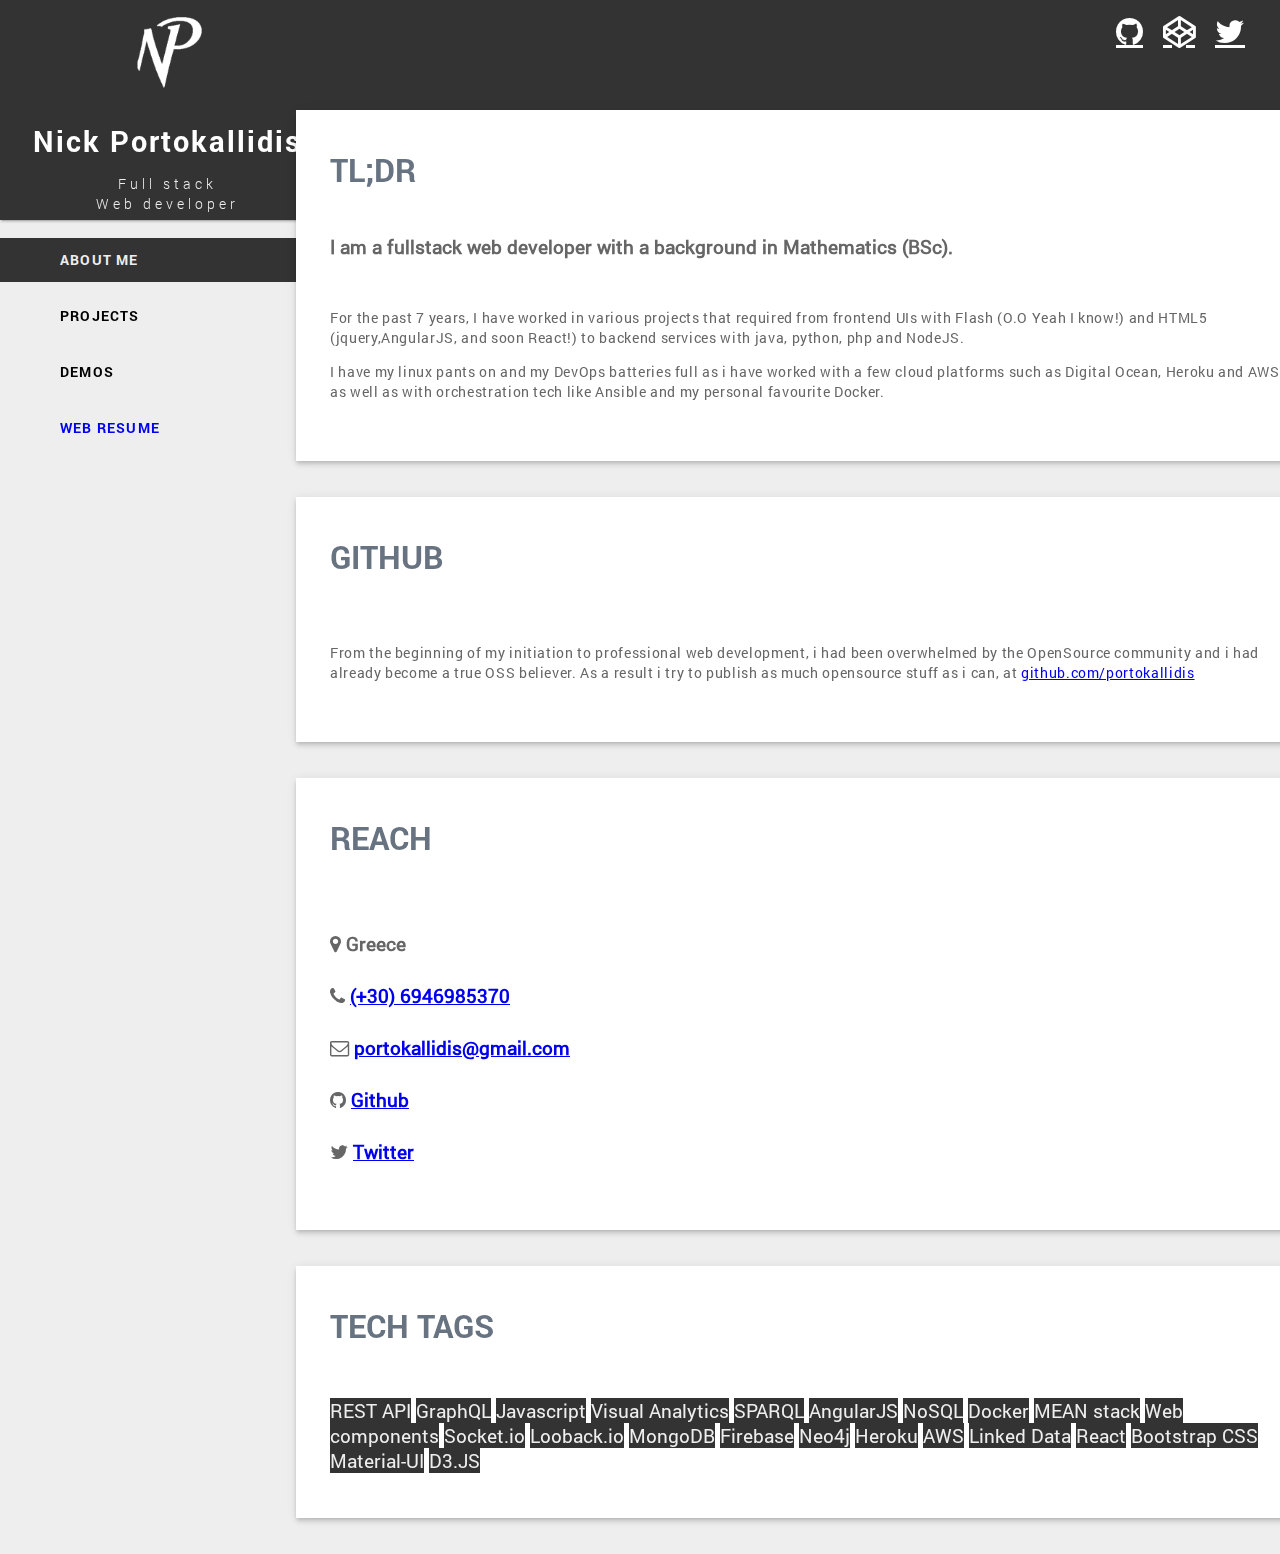
==== index.html @ b7dd83bd "deploy" ====
<!doctype html><html ng-app="nportoCom"><head><base href="/"><meta charset="utf-8"><!--inject:signature--><!--
                             __                                           
                            /\ \__                                        
  ___   _____     ___   _ __\ \ ,_\   ___       ___    ___     ___ ___    
/' _ `\/\ '__`\  / __`\/\`'__\ \ \/  / __`\    /'___\ / __`\ /' __` __`\  
/\ \/\ \ \ \ \ \/\ \ \ \ \ \/ \ \ \_/\ \ \ \__/\ \__//\ \ \ \/\ \/\ \/\ \ 
\ \_\ \_\ \ ,__/\ \____/\ \_\  \ \__\ \____/\_\ \____\ \____/\ \_\ \_\ \_\
 \/_/\/_/\ \ \/  \/___/  \/_/   \/__/\/___/\/_/\/____/\/___/  \/_/\/_/\/_/
          \ \_\                                                           
           \/_/                                                           
           
~/$ Hi! I am Nick Portokallidis, a Full stack web developer and aspiring FOSS contributor.
~/$ Stop trying to hack my stuff and give me some love at github.com/portokallidis, i would happily give you the source


--><!--endinject--><title>Nick Portokallidis :: Full stack Web Developer</title><meta name="description" content=""><meta name="viewport" content="width=device-width"><!--Place favicon.ico and apple-touch-icon.png in the root directory--><link rel="stylesheet" href="styles/app-e3cb44bc48.css"><link rel="stylesheet" href="https://maxcdn.bootstrapcdn.com/bootstrap/3.3.6/css/bootstrap.min.css" integrity="sha384-1q8mTJOASx8j1Au+a5WDVnPi2lkFfwwEAa8hDDdjZlpLegxhjVME1fgjWPGmkzs7" crossorigin="anonymous"><link href="//maxcdn.bootstrapcdn.com/font-awesome/4.1.0/css/font-awesome.min.css" rel="stylesheet"></head><body><!--[if lt IE 10]>
 <p class="browsehappy">You are using an <strong>outdated</strong> browser. Please <a href="http://browsehappy.com/">upgrade your browser</a> to improve your experience.</p>
 <![endif]--><!--LOADERS--><div class="loads"><div class="pre-loader" data-ng-hide="loader"><h1 style="position:fixed;top:150px">Good things come to those who wait</h1><img src="/img/icons/load.svg" alt="/img/icons/load.svg"></div></div><div ui-view=""></div><script src="scripts/vendor-253da6dd9e.js"></script><script src="scripts/app-14f62c822e.js"></script></body></html>
---- styles/app-e3cb44bc48.css ----
.full,img{width:100%}:focus,input:focus,textarea:focus{outline:0}.loads h1,button{text-align:center}.close-button,.menu{background-image:url(/img/icons/close.svg);cursor:pointer}img,label{pointer-events:none}.primary{background-color:#333;color:#eee}.warn{background-color:#F44336}.accent{background-color:#FF4081}.primary-font{color:#687381}.warn-font{color:#F44336}.accent-font{color:#FF4081}h1.loadingLine{position:relative;margin-bottom:0;padding-bottom:0;font-size:200%}.full{height:auto;margin:0 0 20px;min-height:120px;background-color:#fff;position:relative;padding:34px;color:#666;display:inline-block;box-shadow:0 2px 4px -1px rgba(0,0,0,.14),0 4px 5px 0 rgba(0,0,0,.098),0 1px 10px 0 rgba(0,0,0,.084)}::selection,body,code,html{background-color:#eee}@font-face{font-family:Roboto-Regular;src:url(/fonts/Roboto-Regular.ttf)}@font-face{font-family:Roboto-Light;src:url(/fonts/Roboto-Light.ttf)}@font-face{font-family:Roboto-LightItalic;src:url(/fonts/Roboto-LightItalic.ttf)}@font-face{font-family:Roboto-Medium;src:url(/fonts/Roboto-Medium.ttf)}@font-face{font-family:Roboto-Bold;src:url(/fonts/Roboto-Bold.ttf)}body,html{min-height:100%;padding:0;font-family:Roboto-Regular;margin:0}::selection{color:#6CAFEC}::-moz-selection{color:#6CAFEC;background-color:#eee}::-webkit-selection{color:#6CAFEC;background-color:#eee}hr{padding:0;border:1.9px solid #eee}code{padding:4px 12px}button{border:0;padding:0 6px!important;border-radius:3px;box-shadow:0 2px 5px 0 rgba(0,0,0,.26);letter-spacing:.01em;margin:6px 8px 6px 0;line-height:36px;min-height:36px;color:rgba(58,58,58,.87);cursor:pointer;min-width:88px;text-transform:uppercase;font-weight:500;font-size:14px;font-style:inherit;font-variant:inherit;font-family:inherit;background-color:rgba(250,250,250,.89)}label,p{font-weight:400}button.accent,button.primary,button.warn{color:rgba(250,250,250,.89)}h1,h2,h3,h4,h5,h6{margin-bottom:1rem;margin-top:1rem;word-break:break-word;line-height:inherit;padding:.34rem 0}[ng-click]{cursor:pointer}p{font-size:14px;letter-spacing:.01em;line-height:20px}input,textarea{padding:20px 10px 10px 5px;display:block;width:98.666%;border:none;border-bottom:1px solid #eee}textarea{resize:none}label{color:#999;position:absolute;left:5px;top:10px;-webkit-transition:all ease .2s;-moz-transition:all ease .2s;-o-transition:all ease .2s;transition:all ease .2s}input.ng-dirty~label,input:focus~label,textarea.ng-dirty~label,textarea:focus~label{top:-18px;color:#999;font-size:12px}.left-side{width:340px;height:auto;display:block;margin:18px 0;padding:0;background-color:transparent;position:relative;z-index:1}.right-side{width:75%;position:absolute;right:24px;top:110px;z-index:4}.loads,.pre-loader{width:100%;height:100%}.loads h1,.pre-loader>img{margin-right:auto;margin-left:auto;right:0;left:0}.loads{position:fixed;z-index:9999;background-color:#aaa;-webkit-transition:all ease .3s;-moz-transition:all ease .3s;-o-transition:all ease .3s;transition:all ease .3s}.loads h1{color:#fff;letter-spacing:1.2px;font-size:1.4em;top:38%;position:absolute}.loads>.pre-loader{top:100px}.pre-loader{position:fixed;z-index:111;opacity:1}.pre-loader>img{margin-top:0;display:block;width:60px;-webkit-animation:rotating .4s infinite;-o-animation:rotating .4s infinite;animation:rotating .4s infinite}.info-content{width:100%;margin:12px 0;position:relative;padding:1px 0 28px;border-bottom:1px solid rgba(200,200,200,.3);display:inline-block}.info-content>.title{font-family:Roboto-Bold;letter-spacing:1px;color:#666}.close-button{width:45px;height:45px;min-width:45px;padding:0!important;border-radius:50%;display:block;margin:-36px auto 0;position:relative;background-position:center;background-size:50%;background-repeat:no-repeat;box-shadow:0 3px 1px -2px rgba(0,0,0,.14),0 2px 2px 0 rgba(0,0,0,.098),0 1px 5px 0 rgba(0,0,0,.084)}.comments,.date,.ic-attach-file,.ic-build,.ic-forum,.ic-map,.ic-photo-library,.ic-work,.name{width:16px;height:16px;margin:0 6px;float:left;background-repeat:no-repeat}.comments,.date,.ic-attach-file,.ic-build,.ic-forum,.ic-map,.ic-work,.menu,.name,.social-icons{background-size:cover}.info-content>.second-title{font-family:Roboto-LightItalic;letter-spacing:.78px;color:#6e6e6e}.info-content>p{font-family:Roboto-Regular;letter-spacing:.65px}.portfolio-page>.title,.simple-page>.title,.single-portfolio-page>.title{font-family:Roboto-Bold;font-size:32px;word-wrap:break-word;font-weight:400}.comments{background-image:url(/img/icons/comment.svg)}.date{background-image:url(/img/icons/time.svg)}.name{background-image:url(/img/icons/person.svg)}.ic-work{background-image:url(/img/icons/work.svg)}.ic-attach-file{background-image:url(/img/icons/attach_file.svg)}.ic-photo-library{background-image:url(/img/icons/photo_library.svg);background-size:cover}.ic-map{background-image:url(/img/icons/map.svg)}.ic-forum{background-image:url(/img/icons/forum.svg)}.ic-build{background-image:url(/img/icons/build.svg)}.portfolio-page,.simple-page{height:auto;background-color:#fff;color:#666;box-shadow:0 2px 4px -1px rgba(0,0,0,.14),0 4px 5px 0 rgba(0,0,0,.098),0 1px 10px 0 rgba(0,0,0,.084);position:relative;min-height:120px;display:inline-block}.single-info-container{width:100%;margin-right:10px;padding-bottom:23px;float:left}.info-container{width:calc(68% - 10px);margin-right:10px;float:left}.info-container-two{width:calc(32% - 10px);margin-left:10px;float:right}.simple-page{width:100%;margin:0 0 36px;padding:0 34px 5px;-webkit-transition:all ease .6s;-moz-transition:all ease .6s;-o-transition:all ease .6s;transition:all ease .6s}.portfolio-avatar,.portfolio-page>.info-content>div>img{-moz-transition:all ease .6s;-o-transition:all ease .6s}.portfolio-page{margin:0 0 20px;padding:0 34px}.info-content:last-child{border-bottom:none}.activities-page>.title,.price-page>.title{padding:32px 34px 22px!important}.portfolio-page>.title,.simple-page>.title{padding:22px 0;text-transform:uppercase}.single-portfolio-page>.title{background-color:transparent!important;padding:32px 0 22px;letter-spacing:1.2px}.td-main,.td-second{letter-spacing:1px;border:none}.simple-page>table{margin:14px 0}.simple-page>table>tbody>tr>td{border:none;padding:18px 6px 18px 0}.td-main{color:#3a3a3a;font-size:14px;margin:0 12px 0 0;font-family:Roboto-Bold,sans-serif;text-transform:uppercase}.td-second{word-break:break-word;padding:8px;font-size:13px;margin:0;font-style:italic;font-family:Roboto-Regular,serif}.portfolio-page>.info-content{width:calc(50% - 24px);float:left;position:relative;cursor:pointer;color:#fff;padding:0 24px;margin:12px;display:inline-block;box-shadow:0 3px 1px -2px rgba(0,0,0,.14),0 2px 2px 0 rgba(0,0,0,.098),0 1px 5px 0 rgba(0,0,0,.084)}.portfolio-page>.info-content:hover img{opacity:.3}.portfolio-page>.info-content>div>img{width:calc(100% + 48px);display:inline-block;background-color:#fff;margin-bottom:-1px;margin-left:-24px;-webkit-transition:all ease .6s;transition:all ease .6s}.cover,.portfolio-avatar{-webkit-transition:all ease .6s}.portfolio-avatar{width:45px!important;height:45px!important;border-radius:50%;z-index:11;left:12px;top:12px;position:absolute;transition:all ease .6s;margin-top:-20px}.cover,.portfolio-page>.info-content>div>.cover>.info-title{-moz-transition:all ease .6s;-o-transition:all ease .6s;position:absolute}.portfolio-page>.info-content>div>.user-content{width:100%;height:auto;min-height:120px;position:absolute;bottom:0}.portfolio-page>.info-content:hover .info-title{margin-top:0!important}.portfolio-page>.info-content:hover .portfolio-avatar{margin-top:0!important;opacity:1}.portfolio-page>.info-content:hover .cover{opacity:1}.cover{width:100%;height:100%;height:0;top:0;opacity:0;left:0;z-index:2;transition:all ease .6s}.portfolio-page>.info-content>div>.info-title:hover{color:#fff}.portfolio-page>.info-content>div>.cover>.info-title{letter-spacing:1.1px;margin-top:120px;padding-top:12px;cursor:pointer;color:#FFF;top:38px;font-family:Roboto-Bold;left:68px;text-transform:uppercase;margin-right:64px;font-weight:200;font-size:1.8em;-webkit-transition:all ease .6s;transition:all ease .6s}.portfolio-page>.info-content>div>div>.icon{position:absolute;width:auto;border-bottom:1px solid rgba(200,200,200,.3);height:auto;display:inline-block;padding:6px;background-color:transparent;left:68px;font-size:12px;font-style:italic;color:#eee;letter-spacing:1px;font-family:Roboto-Regular;top:14px}.menu,.menu-cont{position:fixed;right:0;top:0}.menu{width:30px;height:30px;background-repeat:no-repeat;background-position:center;margin:8px 12px;z-index:99}.menu-cont{width:auto;min-width:220px;height:100%;background-color:#eee;box-shadow:-1px 0 15px #A0A0A0}.top-nav{width:100%;min-height:220px;position:relative;display:block;z-index:3;box-shadow:0 3px 1px -2px rgba(0,0,0,.14),0 2px 2px 0 rgba(0,0,0,.098),0 1px 5px 0 rgba(0,0,0,.084);-webkit-transition:all ease .6s;-moz-transition:all ease .6s;-o-transition:all ease .6s;transition:all ease .6s}.top-nav-socials{width:auto;position:relative;z-index:5;height:auto;margin-top:6px;margin-right:25px;float:right}ul.top-nav-socials li{padding:0;float:left;list-style:none;margin:0}.social-icons{background-color:transparent;z-index:6;color:#fff;padding:2px;list-style:none;margin:8px;float:left;font-size:14px}a.social-icons:active,a.social-icons:focus,a.social-icons:hover{color:#000;text-decoration:none}.menu-list{padding:0;margin:0}.menu-list>li{padding:12px 0;margin:12px 0;list-style:none}.menu-list>li .fa,.menu-list>li>div .fa{background-color:transparent;position:absolute;left:28px;line-height:20px;font-size:14px;color:rgba(45,45,45,.9)}.child-data{position:relative;display:block;z-index:33;list-style:square!important;padding:12px 2px 12px 54px}.child-data li{padding:8px 2px!important;color:#eee!important}.child-data li,.menu-list>li>div>span,.menu-list>li>span{text-transform:uppercase;padding-left:60px;margin:0;border-radius:0;cursor:pointer;display:block;align-items:inherit;line-height:20px;overflow:hidden;text-align:left;font-size:14px;letter-spacing:1.2px;text-decoration:none;white-space:normal;font-family:Roboto-Bold,sans-serif}.menu-list>li:hover{cursor:pointer}.menu-list>li:hover .fa,.menu-list>li:hover div>.fa,.menu-list>li:hover div>span,.menu-list>li:hover span{text-decoration:none;cursor:pointer;opacity:.8}.menu-list>li .child-data li:hover>div>span{text-decoration:none;cursor:pointer;opacity:1}.toggle{-webkit-transition:all 0 cubic-bezier(.25,.46,.45,.94);-moz-transition:all 0 cubic-bezier(.25,.46,.45,.94);-ms-transition:all 0 cubic-bezier(.25,.46,.45,.94);-o-transition:all 0 cubic-bezier(.25,.46,.45,.94);transition:all 0 cubic-bezier(.25,.46,.45,.94);-webkit-transition-timing-function:cubic-bezier(.25,.46,.45,.94);-moz-transition-timing-function:cubic-bezier(.25,.46,.45,.94);-ms-transition-timing-function:cubic-bezier(.25,.46,.45,.94);-o-transition-timing-function:cubic-bezier(.25,.46,.45,.94);transition-timing-function:cubic-bezier(.25,.46,.45,.94)}.toggle.ng-enter{opacity:0;transition-duration:.4s;-webkit-transition-duration:.4s}.toggle.ng-enter-active{opacity:1}.toggle.ng-leave{opacity:1;transition-duration:.4s;-webkit-transition-duration:.4s}.toggle.ng-leave-active{opacity:0}.toggle.ng-hide-add{transition-duration:.4s;-webkit-transition-duration:.4s;opacity:1}.toggle.ng-hide-add.ng-hide-add-active{opacity:0}.toggle.ng-hide-remove{transition-duration:.4s;-webkit-transition-duration:.4s;display:block!important;opacity:0}.toggle.ng-hide-remove.ng-hide-remove-active{opacity:1}.slide-top{-webkit-transition:all 0 cubic-bezier(.25,.46,.45,.94);-moz-transition:all 0 cubic-bezier(.25,.46,.45,.94);-ms-transition:all 0 cubic-bezier(.25,.46,.45,.94);-o-transition:all 0 cubic-bezier(.25,.46,.45,.94);transition:all 0 cubic-bezier(.25,.46,.45,.94);-webkit-transition-timing-function:cubic-bezier(.25,.46,.45,.94);-moz-transition-timing-function:cubic-bezier(.25,.46,.45,.94);-ms-transition-timing-function:cubic-bezier(.25,.46,.45,.94);-o-transition-timing-function:cubic-bezier(.25,.46,.45,.94);transition-timing-function:cubic-bezier(.25,.46,.45,.94)}.slide-top.ng-enter{transform:translateY(60px);-ms-transform:translateY(60px);-webkit-transform:translateY(60px);transition-duration:.4s;-webkit-transition-duration:.4s;opacity:0}.slide-top.ng-enter-active{transform:translateY(0);-ms-transform:translateY(0);-webkit-transform:translateY(0);opacity:1}.slide-top.ng-leave{transform:translateY(0);-ms-transform:translateY(0);-webkit-transform:translateY(0);transition-duration:.4s;-webkit-transition-duration:.4s;opacity:1}.slide-top.ng-leave-active{transform:translateY(60px);-ms-transform:translateY(60px);-webkit-transform:translateY(60px);opacity:0}.slide-top.ng-hide-add{transform:translateY(0);-ms-transform:translateY(0);-webkit-transform:translateY(0);transition-duration:.4s;-webkit-transition-duration:.4s;opacity:1}.slide-top.ng-hide-add.ng-hide-add-active{transform:translateY(60px);-ms-transform:translateY(60px);-webkit-transform:translateY(60px);opacity:0}.slide-top.ng-hide-remove{transform:translateY(60px);-ms-transform:translateY(60px);-webkit-transform:translateY(60px);transition-duration:.4s;-webkit-transition-duration:.4s;display:block!important;opacity:0}.slide-top.ng-hide-remove.ng-hide-remove-active{transform:translateY(0);-ms-transform:translateY(0);-webkit-transform:translateY(0);opacity:1}@-webkit-keyframes rotating{from{-ms-transform:rotate(0);-moz-transform:rotate(0);-webkit-transform:rotate(0);-o-transform:rotate(0);transform:rotate(0)}to{-ms-transform:rotate(360deg);-moz-transform:rotate(360deg);-webkit-transform:rotate(360deg);-o-transform:rotate(360deg);transform:rotate(360deg)}}@keyframes rotating{from{-ms-transform:rotate(0);-moz-transform:rotate(0);-webkit-transform:rotate(0);-o-transform:rotate(0);transform:rotate(0)}to{-ms-transform:rotate(360deg);-moz-transform:rotate(360deg);-webkit-transform:rotate(360deg);-o-transform:rotate(360deg);transform:rotate(360deg)}}@media screen and (max-width:1200px){.open-button{display:none!important;opacity:none!important}.closeMobileMenu{opacity:0!important;min-width:140px!important;z-index:0!important;transform:translateX(-60px);-ms-transform:translateX(-60px);-webkit-transform:translateX(-60px);transition-duration:.4s;-webkit-transition-duration:.4s}.openMobileMenu{opacity:1!important;min-width:100%!important;z-index:99!important;transform:translateX(0);-ms-transform:translateX(0);-webkit-transform:translateX(0);transition-duration:.4s;-webkit-transition-duration:.4s}.mobile-menu{width:45px;height:45px;position:absolute;left:5%;top:12px;background:url(/img/icons/menu.svg) center no-repeat;z-index:19;cursor:pointer}.menu-list{position:fixed!important;min-width:240px;padding:26px;top:0;margin:0;min-height:100%;background-color:#fff}.left-side{margin:0;min-width:140px;width:auto;min-height:720px;background-color:rgba(0,0,0,.52);height:100%;opacity:0;top:0;bottom:0;position:absolute;z-index:0;box-shadow:0 3px 5px -1px rgba(0,0,0,.14),0 6px 10px 0 rgba(0,0,0,.098),0 1px 18px 0 rgba(0,0,0,.084)}.top-nav-avatar{margin:0 auto;padding-top:22px;display:block}.top-nav{min-height:420px}.right-side{width:92%;right:0;margin:4%;top:224px}.info-container,.info-container-two,.single-info-container{width:100%}.menu-list>li:after{left:0;opacity:.1}.pre-loader>img{margin-right:auto;margin-left:auto;right:0;left:0;margin-top:0;display:block}.portfolio-page>.info-content{width:100%;margin:12px 0}}@media screen and (max-width:767px){.color-changer{display:none}.top-nav-avatar{width:135px;height:135px}.right-side{top:224px}.portfolio-page>.info-content>.info-title{position:relative!important;left:0!important;right:0!important;top:0!important;bottom:0!important;margin-right:0!important}.simple-page>iframe,.simple-page>img,.single-portfolio-page iframe,.single-portfolio-page img{min-height:135px}}@media screen and (max-width:520px){.simple-page,.single-blog-page,.single-portfolio-page{margin:0 0 12px}.portfolio-page>.title,.simple-page>.title{font-size:18px}.top-nav-socials{display:none}.td-main{font-size:12px}.portfolio-page>.info-content>div>.cover>.info-title{font-size:14px}.info-content>.title{font-size:18px}.col-lg-1,.col-lg-10,.col-lg-11,.col-lg-12,.col-lg-2,.col-lg-3,.col-lg-4,.col-lg-5,.col-lg-6,.col-lg-7,.col-lg-8,.col-lg-9,.col-md-1,.col-md-10,.col-md-11,.col-md-12,.col-md-2,.col-md-3,.col-md-4,.col-md-5,.col-md-6,.col-md-7,.col-md-8,.col-md-9,.col-sm-1,.col-sm-10,.col-sm-11,.col-sm-12,.col-sm-2,.col-sm-3,.col-sm-4,.col-sm-5,.col-sm-6,.col-sm-7,.col-sm-8,.col-sm-9,.col-xs-1,.col-xs-10,.col-xs-11,.col-xs-12,.col-xs-2,.col-xs-3,.col-xs-4,.col-xs-5,.col-xs-6,.col-xs-7,.col-xs-8,.col-xs-9{padding-right:0;padding-left:0}}@media screen and (max-width:420px){.portfolio-page>.info-content>div>.cover{display:none}}.top-nav-avatar{width:335px;height:135px;position:relative;display:block;padding-top:12px;z-index:5}.top-nav-avatar h2{text-align:center;color:#fff;display:block;letter-spacing:2px;font-family:Roboto-Bold}.top-nav-avatar p{text-align:center;color:#eee;display:block;letter-spacing:4px;font-family:Roboto-Light}.top-avatar{background:url(/img/np_logo_white.png) no-repeat;background-size:auto 80px;width:70px;height:90px;position:relative;margin:0 auto;display:block}.hvr-float-shadow,.hvr-hang{display:inline-block;vertical-align:middle;box-shadow:0 0 1px transparent;-moz-osx-font-smoothing:grayscale}.hvr-float-shadow{-webkit-transform:translateZ(0);transform:translateZ(0);-webkit-backface-visibility:hidden;backface-visibility:hidden;position:relative;-webkit-transition-duration:.3s;transition-duration:.3s;-webkit-transition-property:transform;transition-property:transform}.hvr-float-shadow:before{pointer-events:none;position:absolute;z-index:-1;content:'';top:100%;left:5%;height:10px;width:90%;opacity:0;background:-webkit-radial-gradient(center,ellipse,rgba(0,0,0,.35) 0,rgba(0,0,0,0) 80%);background:radial-gradient(ellipse at center,rgba(0,0,0,.35) 0,rgba(0,0,0,0) 80%);-webkit-transition-duration:.3s;transition-duration:.3s;-webkit-transition-property:transform,opacity;transition-property:transform,opacity}.hvr-float-shadow:active:before,.hvr-float-shadow:focus:before,.hvr-float-shadow:hover:before{opacity:1}@-webkit-keyframes hvr-hang{0%,100%{-webkit-transform:translateY(8px);transform:translateY(8px)}50%{-webkit-transform:translateY(4px);transform:translateY(4px)}}@keyframes hvr-hang{0%,100%{-webkit-transform:translateY(8px);transform:translateY(8px)}50%{-webkit-transform:translateY(4px);transform:translateY(4px)}}@-webkit-keyframes hvr-hang-sink{100%{-webkit-transform:translateY(8px);transform:translateY(8px)}}@keyframes hvr-hang-sink{100%{-webkit-transform:translateY(8px);transform:translateY(8px)}}.hvr-hang{-webkit-transform:translateZ(0);transform:translateZ(0);-webkit-backface-visibility:hidden;backface-visibility:hidden}.hvr-hang:active,.hvr-hang:focus,.hvr-hang:hover{-webkit-animation-name:hvr-hang-sink,hvr-hang;animation-name:hvr-hang-sink,hvr-hang;-webkit-animation-duration:.3s,1.5s;animation-duration:.3s,1.5s;-webkit-animation-delay:0s,.3s;animation-delay:0s,.3s;-webkit-animation-timing-function:ease-out,ease-in-out;animation-timing-function:ease-out,ease-in-out;-webkit-animation-iteration-count:1,infinite;animation-iteration-count:1,infinite;-webkit-animation-fill-mode:forwards;animation-fill-mode:forwards;-webkit-animation-direction:normal,alternate;animation-direction:normal,alternate}
/*# sourceMappingURL=../maps/styles/app-e3cb44bc48.css.map */
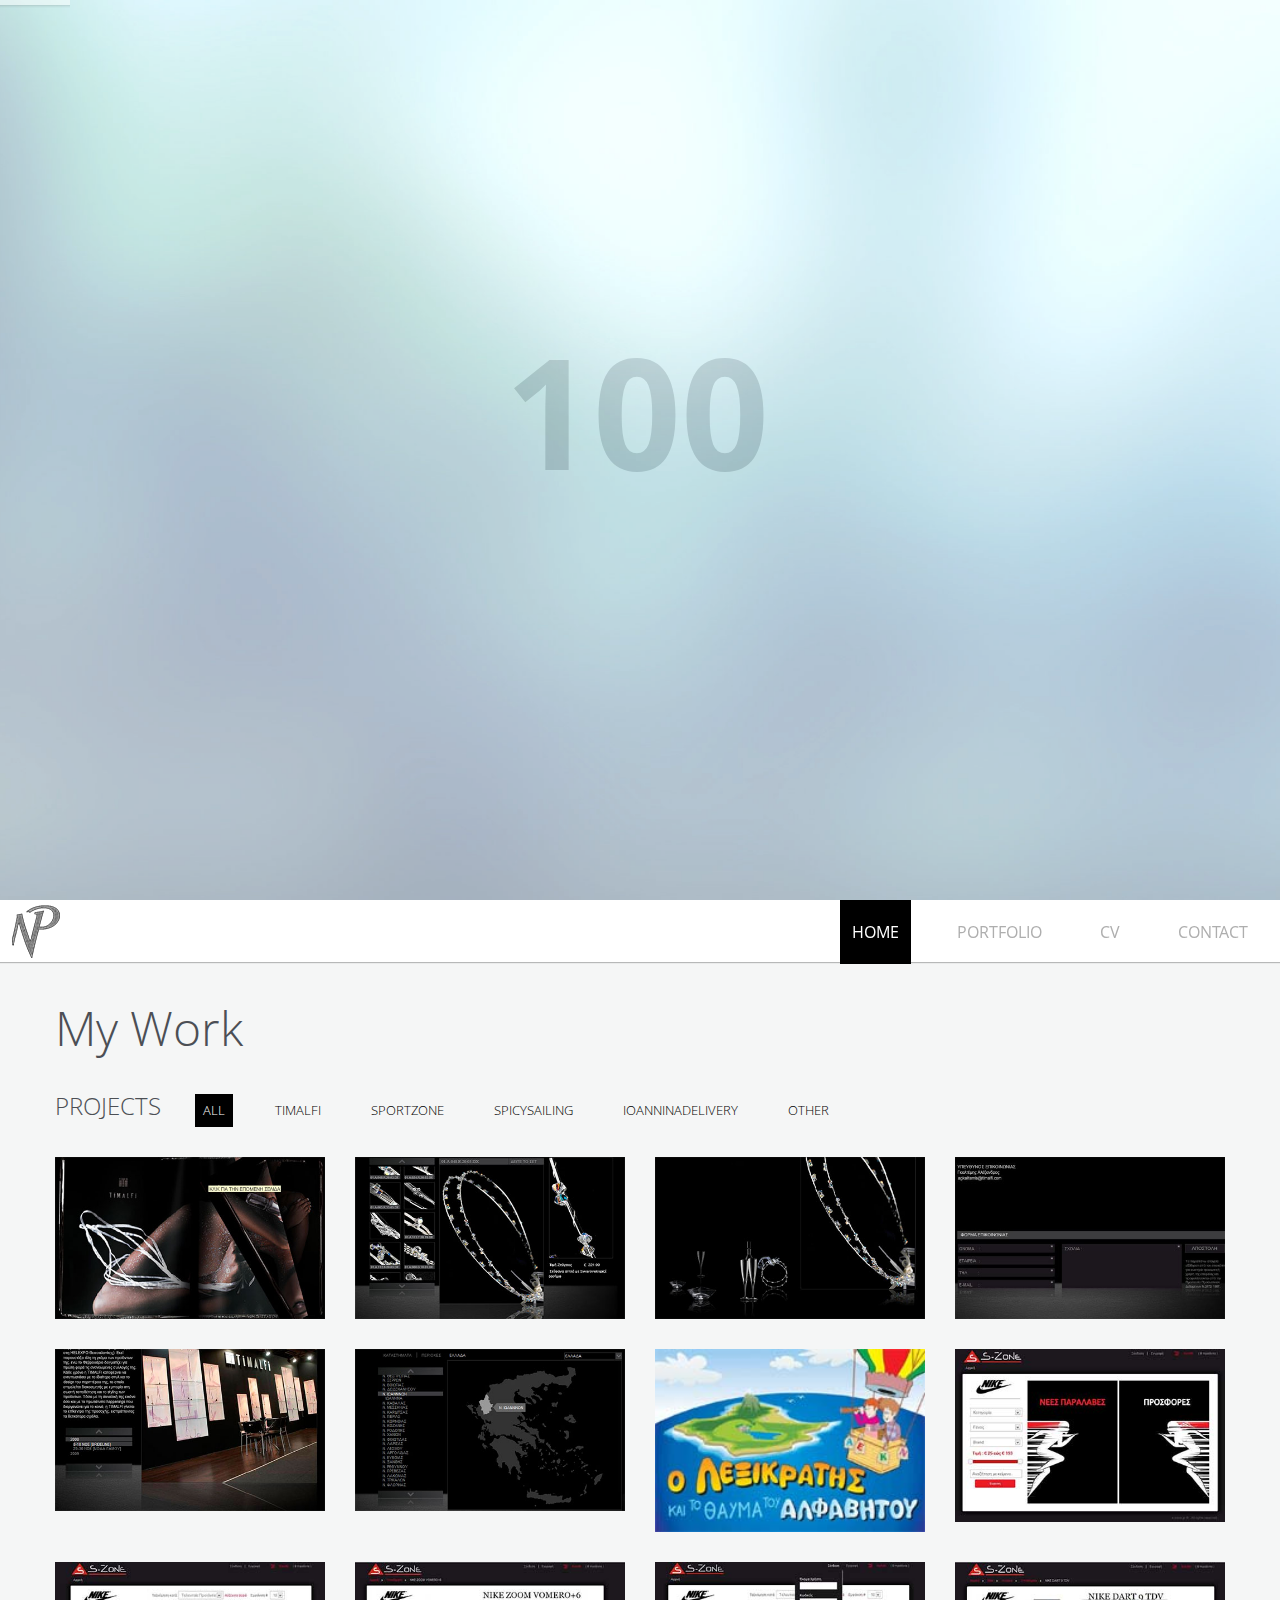
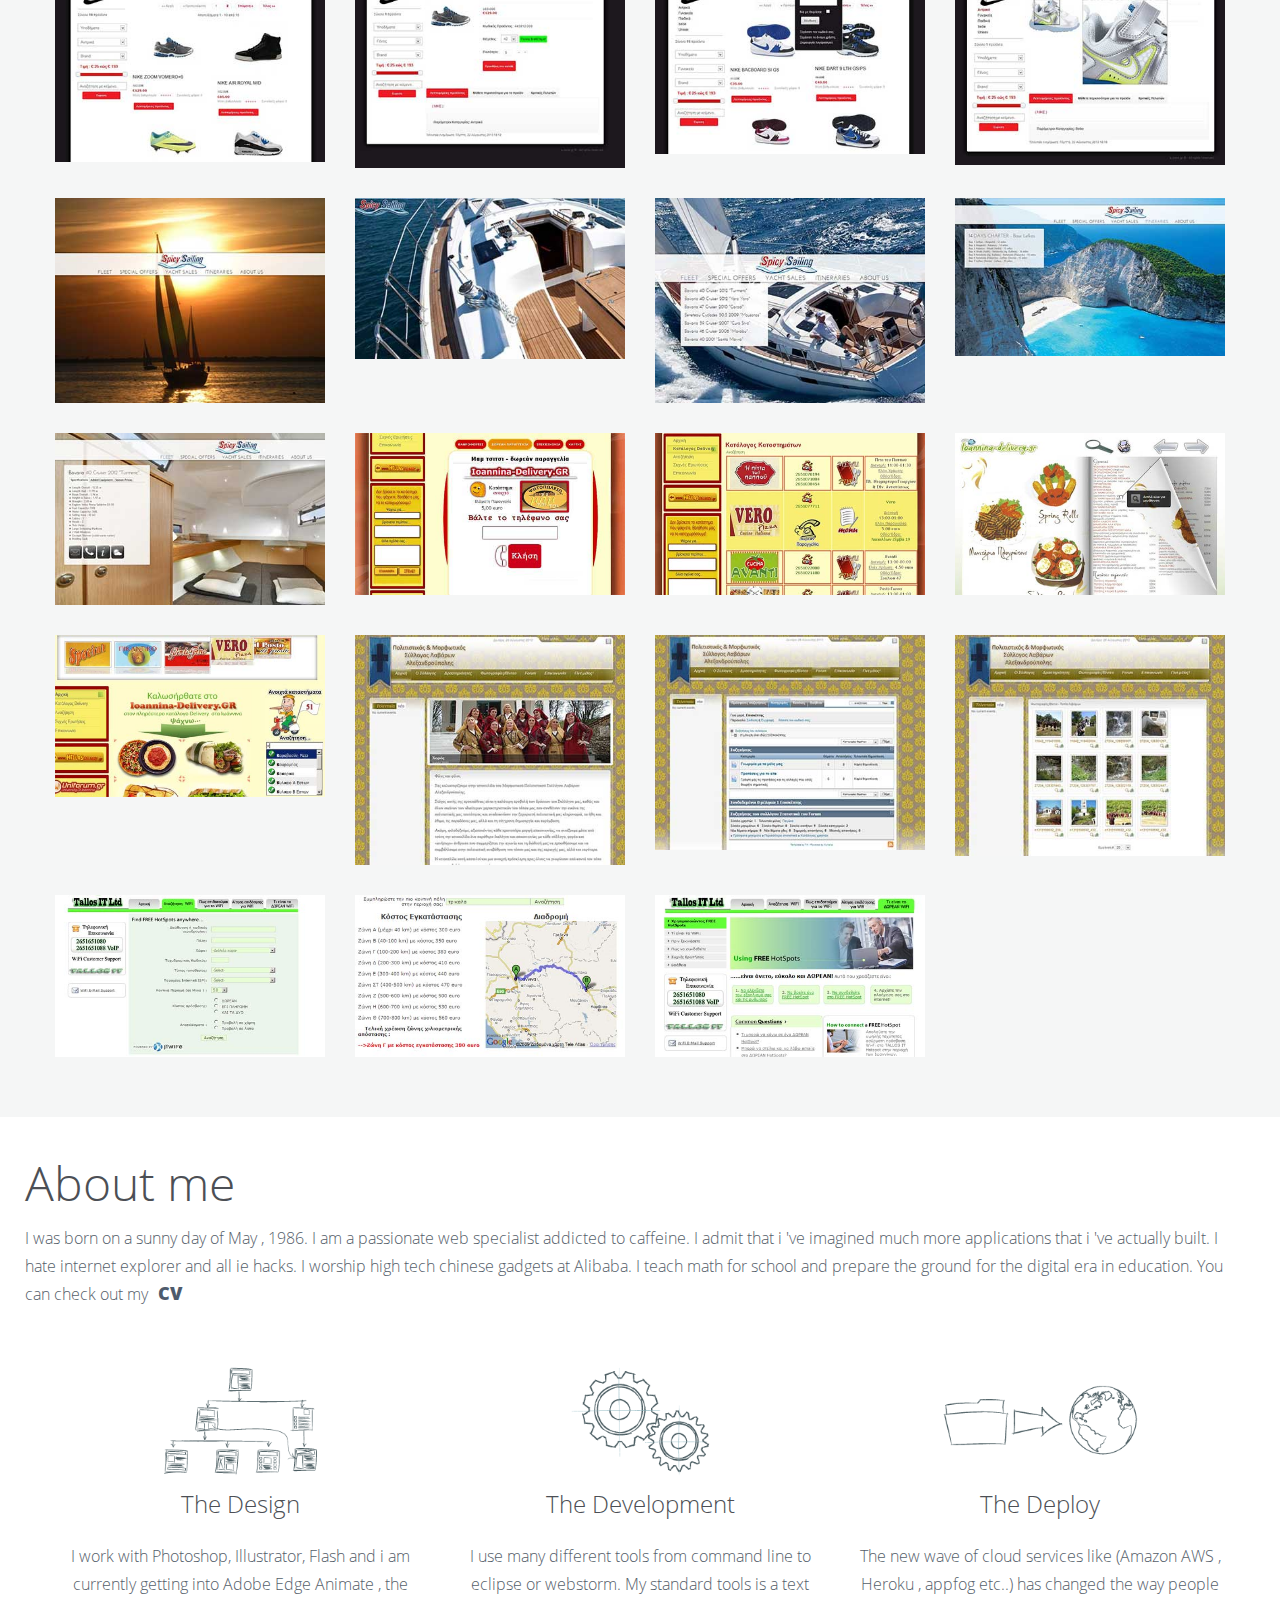
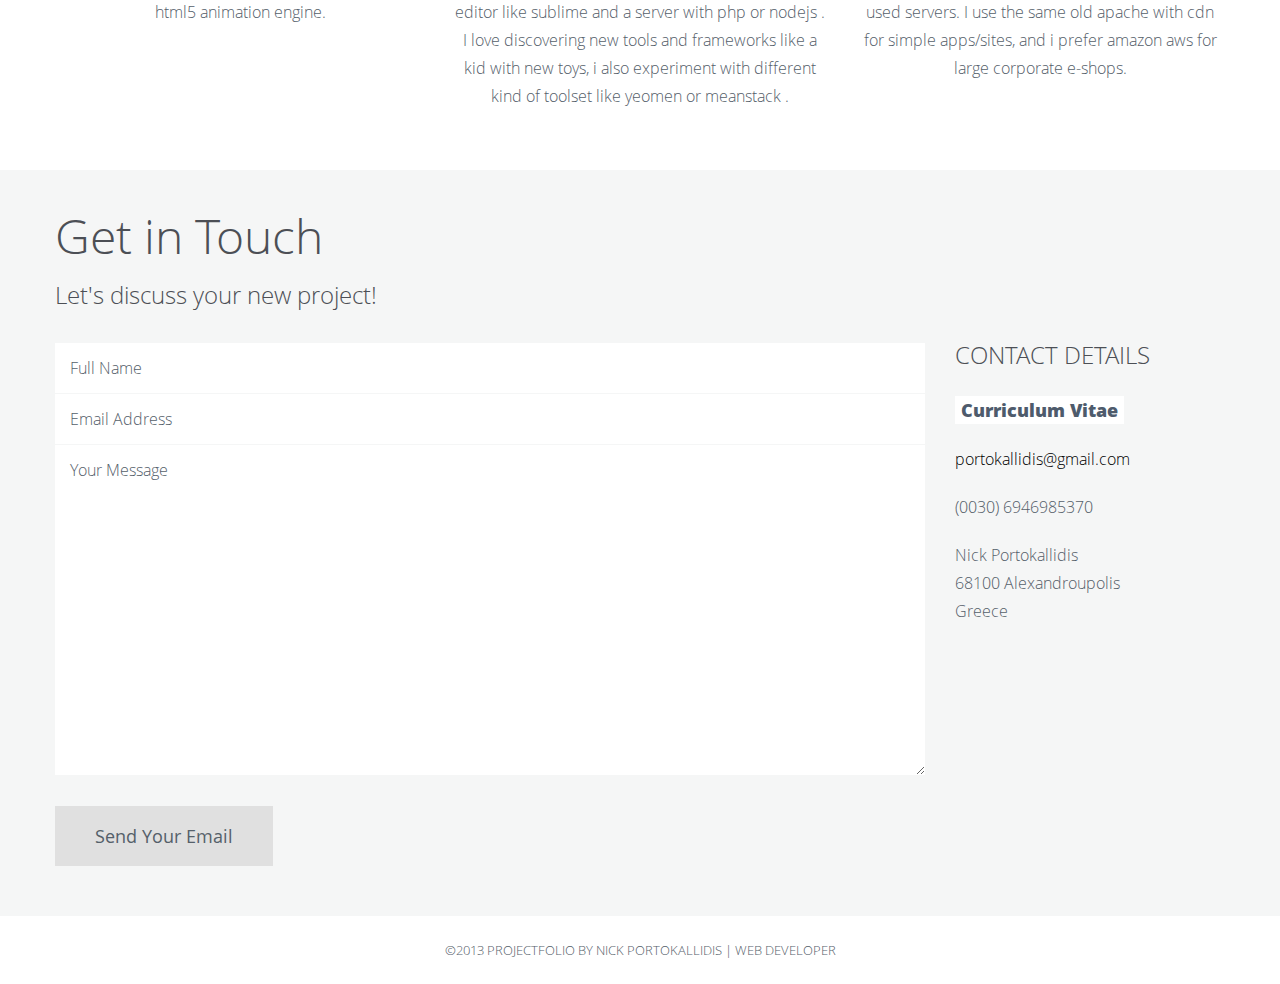
==== commit daf81838: "deploy" ====
--- a/index.html
+++ b/index.html
@@ -1,5 +1,5 @@
-<!doctype html><html ng-app="nportoCom"><head><base href="/"><meta charset="utf-8"><!--inject:signature--><!--
-                             __                                           
+<!DOCTYPE html><!--[if lt IE 7]><html class="no-js lt-ie9 lt-ie8 lt-ie7" lang="en"><![endif]--><!--[if (IE 7)&!(IEMobile)]><html class="no-js lt-ie9 lt-ie8" lang="en"><![endif]--><!--[if (IE 8)&!(IEMobile)]><html class="no-js lt-ie9" lang="en"><![endif]--><!--[if (IE 9)]><html class="no-js ie9" lang="en"><![endif]--><!--[if gt IE 8]><!--> <html lang="en-US"> <!--<![endif]--><head><meta charset="utf-8"> 
+<!--                         __                                           
                             /\ \__                                        
   ___   _____     ___   _ __\ \ ,_\   ___       ___    ___     ___ ___    
 /' _ `\/\ '__`\  / __`\/\`'__\ \ \/  / __`\    /'___\ / __`\ /' __` __`\  
@@ -8,11 +8,8 @@
  \/_/\/_/\ \ \/  \/___/  \/_/   \/__/\/___/\/_/\/____/\/___/  \/_/\/_/\/_/
           \ \_\                                                           
            \/_/                                                           
-           
-~/$ Hi! I am Nick Portokallidis, a Full stack web developer and aspiring FOSS contributor.
-~/$ Stop trying to hack my stuff and give me some love at github.com/portokallidis, i would happily give you the source
 
-
---><!--endinject--><title>Nick Portokallidis :: Full stack Web Developer</title><meta name="description" content=""><meta name="viewport" content="width=device-width"><!--Place favicon.ico and apple-touch-icon.png in the root directory--><link rel="stylesheet" href="styles/app-e3cb44bc48.css"><link rel="stylesheet" href="https://maxcdn.bootstrapcdn.com/bootstrap/3.3.6/css/bootstrap.min.css" integrity="sha384-1q8mTJOASx8j1Au+a5WDVnPi2lkFfwwEAa8hDDdjZlpLegxhjVME1fgjWPGmkzs7" crossorigin="anonymous"><link href="//maxcdn.bootstrapcdn.com/font-awesome/4.1.0/css/font-awesome.min.css" rel="stylesheet"></head><body><!--[if lt IE 10]>
- <p class="browsehappy">You are using an <strong>outdated</strong> browser. Please <a href="http://browsehappy.com/">upgrade your browser</a> to improve your experience.</p>
- <![endif]--><!--LOADERS--><div class="loads"><div class="pre-loader" data-ng-hide="loader"><h1 style="position:fixed;top:150px">Good things come to those who wait</h1><img src="/img/icons/load.svg" alt="/img/icons/load.svg"></div></div><div ui-view=""></div><script src="scripts/vendor-253da6dd9e.js"></script><script src="scripts/app-14f62c822e.js"></script></body></html>+Built and minified with grunt and various plugins , thanks yeoman!
+Based on a html5BoilerPlate and Twitter Bootstrap.
+<== NICK PORTOKALLIDIS : web developer ==>
+--><title>Nick Portokallidis | web developer</title> <meta http-equiv="X-UA-Compatible" content="IE=edge"> <meta name="description" content="Hello World , I am Nick Portokallidis and i make stuff for the Web!"> <meta name="viewport" content="width=device-width, initial-scale=1.0"> <meta name="HandheldFriendly" content="true"> <meta name="MobileOptimized" content="320"> <link rel="stylesheet" href="styles/724dc9bd.main.css"/> <!--[if IEMobile]><meta http-equiv="cleartype" content="on"><![endif]--> <style type="text/css">#jpreOverlay,#jSplash {background-color: #FFFFFF;position: absolute;width: 100%;height: 100%;z-index: 700;}#jpreSlide{position: absolute;top: 50% !important;left: 50% !important;margin: -50px 0 0 -50px;width: 100px;height: 100px;}#jpreLoader {position: relative !important;width: 100% !important;height: 100% !important;top: 0 !important;}#jprePercentage {width: 150px;height: 150px !important;line-height: 150px;position: absolute !important;text-align: center;left: 50%;top: 50%;margin-left: -135px;margin-top:-115px;z-index: 800;font-size: 154px;font-weight: bold;color: #8c8a8c;}</style> </head> <body> <section id="jSplash"> <div id="circle"></div> </section> <div id="home-slider" class="fullscreen-container"> <div class="fullscreenbanner"> <ul> <li data-transition="slidehorizontal" data-slotamount="1" data-masterspeed="300"> <img src="img/slides/2.jpg" alt="background 2"> <div class="tp-caption modern_medium_fat sft" data-x="350" data-y="171" data-speed="300" data-start="400" data-easing="easeOutExpo"> Hello world! Welcome to my Lab! </div> <div class="tp-caption lfl" data-x="780" data-y="50" data-speed="300" data-start="1400" data-easing="easeOutExpo"> <img src="img/slides/mylab.png" alt="lab"> </div> <div class="tp-caption modern_big_redbg sfr" data-x="353" data-y="220" data-speed="300" data-start="2200" data-easing="easeOutExpo"> I am </div> <div class="tp-caption modern_big_bluebg sfl" data-x="446" data-y="220" data-speed="300" data-start="2800" data-easing="easeOutExpo"> Nick Portokallidis </div> <div class="tp-caption modern_big_redbg sfr" data-x="353" data-y="300" data-speed="300" data-start="3600" data-easing="easeOutExpo"> and i make stuff for the </div> <div class="tp-caption modern_big_bluebg sfl" data-x="700" data-y="300" data-speed="300" data-start="4400" data-easing="easeOutExpo"> WEB </div> </li> <li data-transition="slidehorizontal" data-slotamount="7" data-masterspeed="300" data-delay="7000"> <img src="img/6.jpg" alt="6"> <div class="tp-caption big_white fade" data-x="338" data-y="66" data-speed="300" data-start="800" data-easing="easeOutExpo">NOT </div> <div class="tp-caption large_text fade" data-x="432" data-y="64" data-speed="300" data-start="1100" data-easing="easeOutExpo">yet another web designer </div> <div class="tp-caption modern_medium_fat_white fade" data-x="217" data-y="174" data-speed="300" data-start="1400" data-easing="easeOutExpo">I build from </div> <div class="tp-caption modern_big_redbg fade" data-x="383" data-y="164" data-speed="300" data-start="1700" data-easing="easeOutExpo">scratch </div> <div class="tp-caption modern_medium_fat_white fade" data-x="522" data-y="173" data-speed="300" data-start="2000" data-easing="easeOutExpo">with the latest </div> <div class="tp-caption modern_big_bluebg fade" data-x="723" data-y="159" data-speed="300" data-start="2300" data-easing="easeOutExpo">tech </div> <div class="tp-caption modern_medium_fat_white fade" data-x="828" data-y="174" data-speed="300" data-start="2600" data-easing="easeOutExpo">available </div> <div class="tp-caption randomrotate" data-x="244" data-y="301" data-speed="300" data-start="2900" data-easing="easeOutExpo"><img src="img/bootstrap_icon.png" alt="twitter bootstrap"> </div> <div class="tp-caption randomrotate" data-x="423" data-y="300" data-speed="300" data-start="3200" data-easing="easeOutExpo"><img src="img/wordpress_icon.png" alt="wordpress"> </div> <div class="tp-caption randomrotate" data-x="509" data-y="282" data-speed="300" data-start="3500" data-easing="easeOutExpo"><img src="img/html5_icon.png" alt="html 5"> </div> <div class="tp-caption randomrotate" data-x="618" data-y="297" data-speed="300" data-start="3800" data-easing="easeInCirc"><img src="img/joomla_icon.png" alt="joomla 3"> </div> <div class="tp-caption randomrotate" data-x="743" data-y="293" data-speed="300" data-start="4100" data-easing="easeInCirc"><img src="img/nodejs_icon.png" alt="nodejs"> </div> <div class="tp-caption randomrotate" data-x="250" data-y="393" data-speed="300" data-start="4300" data-easing="easeInCirc"><img src="img/yo.png" alt="Yeoman"> </div> <div class="tp-caption randomrotate" data-x="370" data-y="400" data-speed="300" data-start="4600" data-easing="easeInCirc"><img src="img/bower.png" alt="Twitter Bower"> </div> <div class="tp-caption randomrotate" data-x="490" data-y="393" data-speed="300" data-start="4900" data-easing="easeInCirc"><img src="img/grunt.png" alt="Grunt Task Manager"> </div> <div class="tp-caption randomrotate" data-x="618" data-y="393" data-speed="300" data-start="5100" data-easing="easeInCirc"><img src="img/angular.png" alt="Angular JS"> </div> <div class="tp-caption randomrotate" data-x="743" data-y="393" data-speed="300" data-start="5300" data-easing="easeInCirc"><img src="img/laravel.png" alt="Laravel PHP"> </div> </li> <li data-transition="slidehorizontal" data-slotamount="1" data-masterspeed="300" data-delay="5000"> <img src="img/transparent.png" style="background-color:#a70023" alt=""> <div class="tp-caption very_large_text lft" data-x="209" data-y="57" data-speed="400" data-start="700" data-easing="easeOutExpo">I build for Mobile and Tablet </div> <div class="tp-caption lfr" data-x="481" data-y="168" data-speed="300" data-start="2200" data-easing="easeOutExpo"><img src="img/tablet-frame.png" alt="tablet"> </div> <div class="tp-caption lfl" data-x="217" data-y="156" data-speed="300" data-start="1500" data-easing="easeOutExpo"><img src="img/phone_frame.png" alt="mobile"> </div> </li> <li data-transition="slidehorizontal" data-slotamount="1" data-masterspeed="300"> <img src="img/slides/4.jpg" alt="citybg"> <div class="tp-caption sft" data-x="0" data-y="0" data-speed="1000" data-start="1000" data-easing="easeOutBack"> <div class="np"><img src="img/np.png" alt="nick portokallidis"></div> </div> <div class="tp-caption modern_medium_fat_white sfl" data-x="260" data-y="122" data-speed="300" data-start="1000" data-easing="easeOutExpo"> Let's build together your next </div> <div class="tp-caption modern_big_bluebg sfl" data-x="280" data-y="200" data-speed="300" data-start="1600" data-easing="easeOutExpo"> Project </div> <div class="tp-caption modern_big_redbg sfl" data-x="450" data-y="201" data-speed="300" data-start="2400" data-easing="easeOutExpo"> with style! </div> <div class="tp-caption sfb" data-x="520" data-y="bottom" data-speed="300" data-start="3500" data-easing="easeOutExpo"> <a id="nextsection" href="#work"> <img src="img/mywork.png"> </a> </div> <div class="tp-caption sfb" data-x="200" data-y="400" data-speed="300" data-start="3000" data-easing="easeOutExpo"> <a id="contactme" href="#contact"> <img src="img/contactme.png"> </a> </div> </li> </ul> <div class="tp-bannertimer"> </div> </div> </div> <header> <div class="sticky-nav"> <a id="mobile-nav" class="menu-nav" href="#menu-nav"></a> <div id="logo"> <a id="goHome" href="#home-slider" title="Nick Portokallidis | Software Developer">NP</a> </div> <nav id="menu"> <ul id="menu-nav"> <li class="current"><a href="#home-slider">Home</a></li> <li><a href="#work">PortFolio</a></li> <li><a href="#about">CV</a></li> <li><a href="#contact">Contact</a></li> </ul> </nav> </div> </header> <div id="home-m" class="page" style="display:none"> <div class="container"> <div class="row"> <div class="span12"> <h2> Hello world! I am <span><strong>Nick Portokallidis </strong></span> and i make stuff for the WEB. </h2> <h3 class="title-description">I am a Web developer from Greece addicted to code perfection. </h3> </div> </div> </div> </div> <div id="work" class="page"> <div class="container"> <div class="row"> <div class="span12"> <div class="title-page"> <h2 class="title">My Work</h2> <h3 class="title-description"></h3> </div> </div> </div> <div class="row"> <div class="span12"> <nav id="options" class="work-nav"> <ul id="filters" class="option-set" data-option-key="filter"> <li class="type-work">Projects</li> <li><a href="#filter" data-option-value="*" class="selected">All</a></li> <li><a href="#filter" data-option-value=".timalfi">Timalfi</a></li> <li><a href="#filter" data-option-value=".szone">SportZone</a></li> <li><a href="#filter" data-option-value=".spicy">SpicySailing</a></li> <li><a href="#filter" data-option-value=".delivery">IoanninaDelivery</a></li> <li><a href="#filter" data-option-value=".other">Other</a></li> </ul> </nav> </div> <div class="span12"> <div class="row"> <section id="projects"> <ul id="thumbs"> <li class="item-thumbs span3 timalfi"> <a class="hover-wrap fancybox" data-fancybox-group="timalfi" title="Timalfi.com : Corporate site" href="img/work/full/timalfi/magazine.jpg"> <span class="overlay-img"></span> <span class="overlay-img-thumb font-icon-search"></span> </a> <img src="img/work/thumbs/t-m6.jpg" alt="#Magazine paper effect <br/> <i><a href='http://www.timalfi.com'>Site Online</a> : Full flash catalog based on Virtuemart/Joomla.Dynamic flash animations & effects.</i> "> </li> <li class="item-thumbs span3 timalfi"> <a class="hover-wrap fancybox" data-fancybox-group="timalfi" title="Timalfi.com : Corporate site" href="img/work/full/timalfi/p-l1.jpg"> <span class="overlay-img"></span> <span class="overlay-img-thumb font-icon-search"></span> </a> <img src="img/work/thumbs/t-m1.jpg" alt="#Product catalog <br/> <i><a href='http://www.timalfi.com'>Site Online</a> : Full flash catalog based on Virtuemart/Joomla.Dynamic flash animations & effects. </i>"> </li> <li class="item-thumbs span3 timalfi"> <a class="hover-wrap fancybox" data-fancybox-group="timalfi" title="Timalfi.com : Corporate site" href="img/work/full/timalfi/p-l2.jpg"> <span class="overlay-img"></span> <span class="overlay-img-thumb font-icon-search"></span> </a> <img src="img/work/thumbs/t-m2.jpg" alt="#Products Set Gallery <br/> <i><a href='http://www.timalfi.com'>Site Online</a> : Full flash catalog based on Virtuemart/Joomla.Dynamic flash animations & effects. </i>"> </li> <li class="item-thumbs span3 timalfi"> <a class="hover-wrap fancybox" data-fancybox-group="timalfi" title="Timalfi.com : Corporate site" href="img/work/full/timalfi/p-l3.jpg"> <span class="overlay-img"></span> <span class="overlay-img-thumb font-icon-search"></span> </a> <img src="img/work/thumbs/t-m3.jpg" alt="#Animated contact form <br/> <i><a href='http://www.timalfi.com'>Site Online</a> : Full flash catalog based on Virtuemart/Joomla.Dynamic flash animations & effects. </i>"> </li> <li class="item-thumbs span3 timalfi"> <a class="hover-wrap fancybox" data-fancybox-group="timalfi" title="Timalfi.com : Corporate site" href="img/work/full/timalfi/p-l4.jpg"> <span class="overlay-img"></span> <span class="overlay-img-thumb font-icon-search"></span> </a> <img src="img/work/thumbs/t-m4.jpg" alt="#Annual exhibition gallery <br/> <i><a href='http://www.timalfi.com'>Site Online</a> : Full flash catalog based on Virtuemart/Joomla.Dynamic flash animations & effects. </i>"> </li> <li class="item-thumbs span3 timalfi"> <a class="hover-wrap fancybox" data-fancybox-group="timalfi" title="Timalfi.com : Corporate site" href="img/work/full/timalfi/p-l5.jpg"> <span class="overlay-img"></span> <span class="overlay-img-thumb font-icon-search"></span> </a> <img src="img/work/thumbs/t-m5.jpg" alt="#Database driven Map-locator <br/> <i><a href='http://www.timalfi.com'>Site Online</a> : Full flash catalog based on Virtuemart/Joomla.Dynamic flash animations & effects. </i>"> </li> <li class="item-thumbs span3 other"> <a class="hover-wrap fancybox" data-fancybox-group="other" title="Λεξικράτης" href="img/work/full/education/lexikratis.jpg"> <span class="overlay-img"></span> <span class="overlay-img-thumb font-icon-search"></span> </a> <img src="img/work/thumbs/lexikratis.jpg" alt="#Educational Software <br/> <i><a href='http://nlampp-lab.uoi.gr/lexikratis/app/loadpage.php'>Site Online</a> : Flash development of custom apps designed for children with special needs. </i>"> </li> <li class="item-thumbs span3 szone"> <a class="hover-wrap fancybox" data-fancybox-group="szone" title="Sports Zone Ioannina" href="img/work/full/szone/homepage.jpg"> <span class="overlay-img"></span> <span class="overlay-img-thumb font-icon-search"></span> </a> <img src="img/work/thumbs/szonehome.jpg" alt="#Sports Zone Eshop <br/> <i><a href='http://www.ktriadas.com/demoszone/'>Site Online</a> : Joomla + virtuemart implementation with custom search engine and back-office integration</i>"> </li> <li class="item-thumbs span3 szone"> <a class="hover-wrap fancybox" data-fancybox-group="szone" title="Sports Zone Ioannina" href="img/work/full/szone/1.jpg"> <span class="overlay-img"></span> <span class="overlay-img-thumb font-icon-search"></span> </a> <img src="img/work/thumbs/szone1.jpg" alt="#Sports Zone Eshop <br/> <i><a href='http://www.ktriadas.com/demoszone/'>Site Online</a> : Joomla + virtuemart implementation with custom search engine and back-office integration</i>"> </li> <li class="item-thumbs span3 szone"> <a class="hover-wrap fancybox" data-fancybox-group="szone" title="Sports Zone Ioannina" href="img/work/full/szone/2.jpg"> <span class="overlay-img"></span> <span class="overlay-img-thumb font-icon-search"></span> </a> <img src="img/work/thumbs/szone2.jpg" alt="#Sports Zone Eshop <br/> <i><a href='http://www.ktriadas.com/demoszone/'>Site Online</a> : Joomla + virtuemart implementation with custom search engine and back-office integration</i>"> </li> <li class="item-thumbs span3 szone"> <a class="hover-wrap fancybox" data-fancybox-group="szone" title="Sports Zone Ioannina" href="img/work/full/szone/3.jpg"> <span class="overlay-img"></span> <span class="overlay-img-thumb font-icon-search"></span> </a> <img src="img/work/thumbs/szone3.jpg" alt="#Sports Zone Eshop <br/> <i><a href='http://www.ktriadas.com/demoszone/'>Site Online</a> : Joomla + virtuemart implementation with custom search engine and back-office integration</i>"> </li> <li class="item-thumbs span3 szone"> <a class="hover-wrap fancybox" data-fancybox-group="szone" title="Sports Zone Ioannina" href="img/work/full/szone/4.jpg"> <span class="overlay-img"></span> <span class="overlay-img-thumb font-icon-search"></span> </a> <img src="img/work/thumbs/szone4.jpg" alt="#Sports Zone Ioannina: Eshop <br/> <i><a href='http://www.ktriadas.com/demoszone/'>Site Online</a> : Joomla + virtuemart implementation with custom search engine and back-office integration</i>"> </li> <li class="item-thumbs span3 spicy"> <a class="hover-wrap fancybox" data-fancybox-group="spicy" title="Spicy Sailing" href="img/work/full/spicysailing/homepage.jpg"> <span class="overlay-img"></span> <span class="overlay-img-thumb font-icon-search"></span> </a> <img src="img/work/thumbs/spicyhome.jpg" alt="#Spicy Sailing :Luxury yacht renting site <br/> <i><a href='http://beta.spicy-sailing.gr'>Site Online</a> : Simple Joomla site </i>"> </li> <li class="item-thumbs span3 spicy"> <a class="hover-wrap fancybox" data-fancybox-group="spicy" title="Spicy Sailing" href="img/work/full/spicysailing/1.jpg"> <span class="overlay-img"></span> <span class="overlay-img-thumb font-icon-search"></span> </a> <img src="img/work/thumbs/spicy1.jpg" alt="#Spicy Sailing :Luxury yacht renting site <br/> <i><a href='http://beta.spicy-sailing.gr'>Site Online</a> : Simple Joomla site </i>"> </li> <li class="item-thumbs span3 spicy"> <a class="hover-wrap fancybox" data-fancybox-group="spicy" title="Spicy Sailing" href="img/work/full/spicysailing/2.jpg"> <span class="overlay-img"></span> <span class="overlay-img-thumb font-icon-search"></span> </a> <img src="img/work/thumbs/spicy2.jpg" alt="#Spicy Sailing :Luxury yacht renting site <br/> <i><a href='http://beta.spicy-sailing.gr'>Site Online</a> : Simple Joomla site </i>"> </li> <li class="item-thumbs span3 spicy"> <a class="hover-wrap fancybox" data-fancybox-group="spicy" title="Spicy Sailing" href="img/work/full/spicysailing/3.jpg"> <span class="overlay-img"></span> <span class="overlay-img-thumb font-icon-search"></span> </a> <img src="img/work/thumbs/spicy3.jpg" alt="#Spicy Sailing :Luxury yacht renting site <br/> <i><a href='http://beta.spicy-sailing.gr'>Site Online</a> : Simple Joomla site </i>"> </li> <li class="item-thumbs span3 spicy"> <a class="hover-wrap fancybox" data-fancybox-group="spicy" title="Spicy Sailing" href="img/work/full/spicysailing/4.jpg"> <span class="overlay-img"></span> <span class="overlay-img-thumb font-icon-search"></span> </a> <img src="img/work/thumbs/spicy4.jpg" alt="#Spicy Sailing :Luxury yacht renting site <br/> <i><a href='http://beta.spicy-sailing.gr'>Site Online</a> : Simple Joomla site </i>"> </li> <li class="item-thumbs span3 delivery"> <a class="hover-wrap fancybox" data-fancybox-group="delivery" title="Ioannina Delivery" href="img/work/full/ioanninadelivery/p-l1.jpg"> <span class="overlay-img"></span><span class="overlay-img-thumb font-icon-search"></span> </a><img src="img/work/thumbs/d-m1.jpg" alt="#Ioannina-delivery.gr :Food portal with menus click to call order <br/><i>Featured Shop minisite integrated!</i>"> </li> <li class="item-thumbs span3 delivery"> <a class="hover-wrap fancybox" data-fancybox-group="delivery" title="Ioannina Delivery" href="img/work/full/ioanninadelivery/p-l2.jpg"> <span class="overlay-img"></span><span class="overlay-img-thumb font-icon-search"></span> </a><img src="img/work/thumbs/d-m2.jpg" alt="#Ioannina-delivery.gr :Food portal with menus click to call order <br/><i>Featured Shop look in the catalog</i>"> </li> <li class="item-thumbs span3 delivery"> <a class="hover-wrap fancybox" data-fancybox-group="delivery" title="Ioannina Delivery" href="img/work/full/ioanninadelivery/p-l3.jpg"> <span class="overlay-img"></span><span class="overlay-img-thumb font-icon-search"></span> </a><img src="img/work/thumbs/d-m3.jpg" alt="#Ioannina-delivery.gr :Food portal with menus click to call order <br/><i>Featured Shop brochure magazine effect!</i>"> </li> <li class="item-thumbs span3 delivery"> <a class="hover-wrap fancybox" data-fancybox-group="delivery" title="Ioannina Delivery" href="img/work/full/ioanninadelivery/p-l4.jpg"> <span class="overlay-img"></span><span class="overlay-img-thumb font-icon-search"></span> </a><img src="img/work/thumbs/d-m4.jpg" alt="#Ioannina-delivery.gr :Food portal with menus click to call order <br/><i>Featured Shop top advertising and easy search module! </i>"> </li> <li class="item-thumbs span3 other"> <a class="hover-wrap fancybox" data-fancybox-group="elavara" title="e-lavara.gr" href="img/work/full/elavara/home.jpg"> <span class="overlay-img"></span><span class="overlay-img-thumb font-icon-search"></span> </a><img src="img/work/thumbs/l-home.jpg" alt="#e-lavara.gr :Cultural Organization portal with basic features based on joomla <br/><i>Home page </i>"> </li> <li class="item-thumbs span3 other"> <a class="hover-wrap fancybox" data-fancybox-group="elavara" title="e-lavara.gr" href="img/work/full/elavara/forum.jpg"> <span class="overlay-img"></span><span class="overlay-img-thumb font-icon-search"></span> </a><img src="img/work/thumbs/l-forum.jpg" alt="#e-lavara.gr :Cultural Organization portal with basic features based on joomla <br/><i>Forum integration page </i>"> </li> <li class="item-thumbs span3 other"> <a class="hover-wrap fancybox" data-fancybox-group="elavara" title="e-lavara.gr" href="img/work/full/elavara/gallery.jpg"> <span class="overlay-img"></span><span class="overlay-img-thumb font-icon-search"></span> </a><img src="img/work/thumbs/l-gallery.jpg" alt="#e-lavara.gr :Cultural Organization portal with basic features based on joomla <br/><i>Photo and Video gallery page </i>"> </li> <li class="item-thumbs span3 other"> <a class="hover-wrap fancybox" data-fancybox-group="wifitallos" title="Wifi Tallosweb" href="img/work/full/wifitallos/p-l1.jpg"> <span class="overlay-img"></span><span class="overlay-img-thumb font-icon-search"></span> </a><img src="img/work/thumbs/wifi-m1.jpg" alt="#Wifi Tallosweb : Front-end Html design + Javascript programming (cost-map calculator). <br/><i>Hotspot locator form </i>"> </li> <li class="item-thumbs span3 other"> <a class="hover-wrap fancybox" data-fancybox-group="wifitallos" title="Wifi Tallosweb" href="img/work/full/wifitallos/p-l2.jpg"> <span class="overlay-img"></span><span class="overlay-img-thumb font-icon-search"></span> </a><img src="img/work/thumbs/wifi-m2.jpg" alt="#Wifi Tallosweb : Front-end Html design + Javascript programming (cost-map calculator). <br/><i>Cost calculator</i>"> </li> <li class="item-thumbs span3 other"> <a class="hover-wrap fancybox" data-fancybox-group="wifitallos" title="Wifi Tallosweb" href="img/work/full/wifitallos/p-l3.jpg"> <span class="overlay-img"></span><span class="overlay-img-thumb font-icon-search"></span> </a><img src="img/work/thumbs/wifi-m3.jpg" alt="#Wifi Tallosweb : Front-end Html design + Javascript programming (cost-map calculator). <br/><i>Hotspot wifi guide</i>"> </li> </ul> </section> </div> </div> </div> </div> </div> <div class="page-alternate" id="about"> <div class="container"> <div class="row"> <div class="span12"> <div class="title-page"> <div class="page-description"> <div class="row"> <h2 class="title">About me</h2> <p> I was born on a sunny day of May , 1986. I am a passionate web specialist addicted to caffeine. I admit that i 've imagined much more applications that i 've actually built. I hate internet explorer and all ie hacks. I worship high tech chinese gadgets at Alibaba. I teach math for school and prepare the ground for the digital era in education. You can check out my <a target="_blank" href="http://www.nporto.com/cv/"><span class="cvtemplate">CV</span></a></p> <br> <div class="span4"> <div class="services-box"> <img class="sicon" src="img/design_icon.png"> <h3>The Design</h3> <p>I work with Photoshop, Illustrator, Flash and i am currently getting into Adobe Edge Animate , the html5 animation engine.</p> </div> </div> <div class="span4"> <div class="services-box"> <img class="sicon" src="img/develop_icon.png"> <h3>The Development</h3> <p>I use many different tools from command line to eclipse or webstorm. My standard tools is a text editor like sublime and a server with php or nodejs . I love discovering new tools and frameworks like a kid with new toys, i also experiment with different kind of toolset like yeomen or meanstack .</p> </div> </div> <div class="span4"> <div class="services-box"> <img class="sicon" src="img/deploy_icon.png"> <h3>The Deploy</h3> <p>The new wave of cloud services like (Amazon AWS , Heroku , appfog etc..) has changed the way people used servers. I use the same old apache with cdn for simple apps/sites, and i prefer amazon aws for large corporate e-shops.</p> </div> </div> </div> </div> </div> </div> </div> </div> </div> <div id="contact" class="page"> <div class="container"> <div class="row"> <div class="span12"> <div class="title-page"> <h2 class="title">Get in Touch</h2> <h3 class="title-description">Let's discuss your new project!</h3> <div class="page-description"> </div> </div> </div> </div> <div class="row"> <div class="span9"> <form id="contact-form" class="contact-form" action="#"> <p class="contact-name"> <input id="contact_name" type="text" placeholder="Full Name" value="" name="name"> </p> <p class="contact-email"> <input id="contact_email" type="text" placeholder="Email Address" value="" name="email"> </p> <p class="contact-message"> <textarea id="contact_message" placeholder="Your Message" name="message" rows="15" cols="40"></textarea> </p> <p class="contact-submit"> <a id="contact-submit" class="submit" href="#">Send Your Email</a> </p> <div id="response"> </div> </div> <div class="span3"> <div class="contact-details"> <h3>Contact Details</h3> <ul> <li><a target="_blank" href="http://www.nporto.com/cv/"><span class="cvtemplate">Curriculum Vitae</span></a></li> <li><a href="mailto:portokallidis@gmail.com">portokallidis@gmail.com</a></li> <li>(0030) 6946985370</li> <li> Nick Portokallidis <br> 68100 Alexandroupolis <br> Greece </li> </ul> </div> </div> </div> </div> </div> <footer> <p class="credits">&copy;2013 ProjectFolio by Nick Portokallidis | Web Developer</p> </footer> <a id="back-to-top" href="#"> <i class="font-icon-arrow-simple-up"></i></a> <script src="scripts/4baf8ffb.main.js"></script> <!--[if lt IE 7]><p class="browsehappy">You are using an <strong>outdated</strong> browser. Please <a href="http://browsehappy.com/">upgrade your browser</a> to improve your experience.</p><![endif]--> </body> </html>--- a/styles/724dc9bd.main.css
+++ b/styles/724dc9bd.main.css
@@ -0,0 +1,9 @@
+.clearfix{*zoom:1}.clearfix:before,.clearfix:after{display:table;line-height:0;content:""}.clearfix:after{clear:both}.hide-text{font:0/0 a;color:transparent;text-shadow:none;background-color:transparent;border:0}.input-block-level{display:block;width:100%;min-height:30px;-moz-box-sizing:border-box;box-sizing:border-box}article,aside,details,figcaption,figure,footer,header,hgroup,nav,section{display:block}audio,canvas,video{display:inline-block;*display:inline;*zoom:1}audio:not([controls]){display:none}html{font-size:100%;-webkit-text-size-adjust:100%;-ms-text-size-adjust:100%}a:focus{outline:thin dotted #333;outline:5px auto -webkit-focus-ring-color;outline-offset:-2px}a:hover,a:active{outline:0}sub,sup{position:relative;font-size:75%;line-height:0;vertical-align:baseline}sup{top:-.5em}sub{bottom:-.25em}img{width:auto\9;height:auto;max-width:100%;vertical-align:middle;border:0;-ms-interpolation-mode:bicubic}#map_canvas img,.google-maps img{max-width:none}button,input,select,textarea{margin:0;font-size:100%;vertical-align:middle}button,input{*overflow:visible;line-height:normal}button::-moz-focus-inner,input::-moz-focus-inner{padding:0;border:0}button,html input[type=button],input[type=reset],input[type=submit]{cursor:pointer;-webkit-appearance:button}label,select,button,input[type=button],input[type=reset],input[type=submit],input[type=radio],input[type=checkbox]{cursor:pointer}input[type=search]{-moz-box-sizing:content-box;box-sizing:content-box;-webkit-appearance:textfield}input[type=search]::-webkit-search-decoration,input[type=search]::-webkit-search-cancel-button{-webkit-appearance:none}textarea{overflow:auto;vertical-align:top}@media print{*{color:#000!important;text-shadow:none!important;background:transparent!important;box-shadow:none!important}a,a:visited{text-decoration:underline}a[href]:after{content:" (" attr(href) ")"}abbr[title]:after{content:" (" attr(title) ")"}.ir a:after,a[href^="javascript:"]:after,a[href^="#"]:after{content:""}pre,blockquote{border:1px solid #999;page-break-inside:avoid}thead{display:table-header-group}tr,img{page-break-inside:avoid}img{max-width:100%!important}@page{margin:.5cm}p,h2,h3{orphans:3;widows:3}h2,h3{page-break-after:avoid}}body{margin:0;font-family:"Helvetica Neue",Helvetica,Arial,sans-serif;font-size:14px;line-height:20px;color:#333;background-color:#fff}a{color:#08c;text-decoration:none}a:hover,a:focus{color:#005580;text-decoration:underline}.img-rounded{border-radius:6px}.img-polaroid{padding:4px;background-color:#fff;border:1px solid #ccc;border:1px solid rgba(0,0,0,.2);box-shadow:0 1px 3px rgba(0,0,0,.1)}.img-circle{border-radius:500px}.row{margin-left:-20px;*zoom:1}.row:before,.row:after{display:table;line-height:0;content:""}.row:after{clear:both}[class*=span]{float:left;min-height:1px;margin-left:20px}.container,.navbar-static-top .container,.navbar-fixed-top .container,.navbar-fixed-bottom .container{width:940px}.span12{width:940px}.span11{width:860px}.span10{width:780px}.span9{width:700px}.span8{width:620px}.span7{width:540px}.span6{width:460px}.span5{width:380px}.span4{width:300px}.span3{width:220px}.span2{width:140px}.span1{width:60px}.offset12{margin-left:980px}.offset11{margin-left:900px}.offset10{margin-left:820px}.offset9{margin-left:740px}.offset8{margin-left:660px}.offset7{margin-left:580px}.offset6{margin-left:500px}.offset5{margin-left:420px}.offset4{margin-left:340px}.offset3{margin-left:260px}.offset2{margin-left:180px}.offset1{margin-left:100px}.row-fluid{width:100%;*zoom:1}.row-fluid:before,.row-fluid:after{display:table;line-height:0;content:""}.row-fluid:after{clear:both}.row-fluid [class*=span]{display:block;float:left;width:100%;min-height:30px;margin-left:2.127659574468085%;*margin-left:2.074468085106383%;-moz-box-sizing:border-box;box-sizing:border-box}.row-fluid [class*=span]:first-child{margin-left:0}.row-fluid .controls-row [class*=span]+[class*=span]{margin-left:2.127659574468085%}.row-fluid .span12{width:100%;*width:99.94680851063829%}.row-fluid .span11{width:91.48936170212765%;*width:91.43617021276594%}.row-fluid .span10{width:82.97872340425532%;*width:82.92553191489361%}.row-fluid .span9{width:74.46808510638297%;*width:74.41489361702126%}.row-fluid .span8{width:65.95744680851064%;*width:65.90425531914893%}.row-fluid .span7{width:57.44680851063829%;*width:57.39361702127659%}.row-fluid .span6{width:48.93617021276595%;*width:48.88297872340425%}.row-fluid .span5{width:40.42553191489362%;*width:40.37234042553192%}.row-fluid .span4{width:31.914893617021278%;*width:31.861702127659576%}.row-fluid .span3{width:23.404255319148934%;*width:23.351063829787233%}.row-fluid .span2{width:14.893617021276595%;*width:14.840425531914894%}.row-fluid .span1{width:6.382978723404255%;*width:6.329787234042553%}.row-fluid .offset12{margin-left:104.25531914893617%;*margin-left:104.14893617021275%}.row-fluid .offset12:first-child{margin-left:102.12765957446808%;*margin-left:102.02127659574467%}.row-fluid .offset11{margin-left:95.74468085106382%;*margin-left:95.6382978723404%}.row-fluid .offset11:first-child{margin-left:93.61702127659574%;*margin-left:93.51063829787232%}.row-fluid .offset10{margin-left:87.23404255319149%;*margin-left:87.12765957446807%}.row-fluid .offset10:first-child{margin-left:85.1063829787234%;*margin-left:84.99999999999999%}.row-fluid .offset9{margin-left:78.72340425531914%;*margin-left:78.61702127659572%}.row-fluid .offset9:first-child{margin-left:76.59574468085106%;*margin-left:76.48936170212764%}.row-fluid .offset8{margin-left:70.2127659574468%;*margin-left:70.10638297872339%}.row-fluid .offset8:first-child{margin-left:68.08510638297872%;*margin-left:67.9787234042553%}.row-fluid .offset7{margin-left:61.70212765957446%;*margin-left:61.59574468085106%}.row-fluid .offset7:first-child{margin-left:59.574468085106375%;*margin-left:59.46808510638297%}.row-fluid .offset6{margin-left:53.191489361702125%;*margin-left:53.085106382978715%}.row-fluid .offset6:first-child{margin-left:51.063829787234035%;*margin-left:50.95744680851063%}.row-fluid .offset5{margin-left:44.68085106382979%;*margin-left:44.57446808510638%}.row-fluid .offset5:first-child{margin-left:42.5531914893617%;*margin-left:42.4468085106383%}.row-fluid .offset4{margin-left:36.170212765957444%;*margin-left:36.06382978723405%}.row-fluid .offset4:first-child{margin-left:34.04255319148936%;*margin-left:33.93617021276596%}.row-fluid .offset3{margin-left:27.659574468085104%;*margin-left:27.5531914893617%}.row-fluid .offset3:first-child{margin-left:25.53191489361702%;*margin-left:25.425531914893618%}.row-fluid .offset2{margin-left:19.148936170212764%;*margin-left:19.04255319148936%}.row-fluid .offset2:first-child{margin-left:17.02127659574468%;*margin-left:16.914893617021278%}.row-fluid .offset1{margin-left:10.638297872340425%;*margin-left:10.53191489361702%}.row-fluid .offset1:first-child{margin-left:8.51063829787234%;*margin-left:8.404255319148938%}[class*=span].hide,.row-fluid [class*=span].hide{display:none}[class*=span].pull-right,.row-fluid [class*=span].pull-right{float:right}.container{margin-right:auto;margin-left:auto;*zoom:1}.container:before,.container:after{display:table;line-height:0;content:""}.container:after{clear:both}.container-fluid{padding-right:20px;padding-left:20px;*zoom:1}.container-fluid:before,.container-fluid:after{display:table;line-height:0;content:""}.container-fluid:after{clear:both}p{margin:0 0 10px}.lead{margin-bottom:20px;font-size:21px;font-weight:200;line-height:30px}small{font-size:85%}strong{font-weight:700}em{font-style:italic}cite{font-style:normal}.muted{color:#999}a.muted:hover,a.muted:focus{color:gray}.text-warning{color:#c09853}a.text-warning:hover,a.text-warning:focus{color:#a47e3c}.text-error{color:#b94a48}a.text-error:hover,a.text-error:focus{color:#953b39}.text-info{color:#3a87ad}a.text-info:hover,a.text-info:focus{color:#2d6987}.text-success{color:#468847}a.text-success:hover,a.text-success:focus{color:#356635}.text-left{text-align:left}.text-right{text-align:right}.text-center{text-align:center}h1,h2,h3,h4,h5,h6{margin:10px 0;font-family:inherit;font-weight:700;line-height:20px;color:inherit;text-rendering:optimizelegibility}h1 small,h2 small,h3 small,h4 small,h5 small,h6 small{font-weight:400;line-height:1;color:#999}h1,h2,h3{line-height:40px}h1{font-size:38.5px}h2{font-size:31.5px}h3{font-size:24.5px}h4{font-size:17.5px}h5{font-size:14px}h6{font-size:11.9px}h1 small{font-size:24.5px}h2 small{font-size:17.5px}h3 small{font-size:14px}h4 small{font-size:14px}.page-header{padding-bottom:9px;margin:20px 0 30px;border-bottom:1px solid #eee}ul,ol{padding:0;margin:0 0 10px 25px}ul ul,ul ol,ol ol,ol ul{margin-bottom:0}li{line-height:20px}ul.unstyled,ol.unstyled{margin-left:0;list-style:none}ul.inline,ol.inline{margin-left:0;list-style:none}ul.inline>li,ol.inline>li{display:inline-block;*display:inline;padding-right:5px;padding-left:5px;*zoom:1}dl{margin-bottom:20px}dt,dd{line-height:20px}dt{font-weight:700}dd{margin-left:10px}.dl-horizontal{*zoom:1}.dl-horizontal:before,.dl-horizontal:after{display:table;line-height:0;content:""}.dl-horizontal:after{clear:both}.dl-horizontal dt{float:left;width:160px;overflow:hidden;clear:left;text-align:right;text-overflow:ellipsis;white-space:nowrap}.dl-horizontal dd{margin-left:180px}hr{margin:20px 0;border:0;border-top:1px solid #eee;border-bottom:1px solid #fff}abbr[title],abbr[data-original-title]{cursor:help;border-bottom:1px dotted #999}abbr.initialism{font-size:90%;text-transform:uppercase}blockquote{padding:0 0 0 15px;margin:0 0 20px;border-left:5px solid #eee}blockquote p{margin-bottom:0;font-size:17.5px;font-weight:300;line-height:1.25}blockquote small{display:block;line-height:20px;color:#999}blockquote small:before{content:'\2014 \00A0'}blockquote.pull-right{float:right;padding-right:15px;padding-left:0;border-right:5px solid #eee;border-left:0}blockquote.pull-right p,blockquote.pull-right small{text-align:right}blockquote.pull-right small:before{content:''}blockquote.pull-right small:after{content:'\00A0 \2014'}q:before,q:after,blockquote:before,blockquote:after{content:""}address{display:block;margin-bottom:20px;font-style:normal;line-height:20px}code,pre{padding:0 3px 2px;font-family:Monaco,Menlo,Consolas,"Courier New",monospace;font-size:12px;color:#333;border-radius:3px}code{padding:2px 4px;color:#d14;white-space:nowrap;background-color:#f7f7f9;border:1px solid #e1e1e8}pre{display:block;padding:9.5px;margin:0 0 10px;font-size:13px;line-height:20px;word-break:break-all;word-wrap:break-word;white-space:pre;white-space:pre-wrap;background-color:#f5f5f5;border:1px solid #ccc;border:1px solid rgba(0,0,0,.15);border-radius:4px}pre.prettyprint{margin-bottom:20px}pre code{padding:0;color:inherit;white-space:pre;white-space:pre-wrap;background-color:transparent;border:0}.pre-scrollable{max-height:340px;overflow-y:scroll}form{margin:0 0 20px}fieldset{padding:0;margin:0;border:0}legend{display:block;width:100%;padding:0;margin-bottom:20px;font-size:21px;line-height:40px;color:#333;border:0;border-bottom:1px solid #e5e5e5}legend small{font-size:15px;color:#999}label,input,button,select,textarea{font-size:14px;font-weight:400;line-height:20px}input,button,select,textarea{font-family:"Helvetica Neue",Helvetica,Arial,sans-serif}label{display:block;margin-bottom:5px}select,textarea,input[type=text],input[type=password],input[type=datetime],input[type=datetime-local],input[type=date],input[type=month],input[type=time],input[type=week],input[type=number],input[type=email],input[type=url],input[type=search],input[type=tel],input[type=color],.uneditable-input{display:inline-block;height:20px;padding:4px 6px;margin-bottom:10px;font-size:14px;line-height:20px;color:#555;vertical-align:middle;border-radius:4px}input,textarea,.uneditable-input{width:206px}textarea{height:auto}textarea,input[type=text],input[type=password],input[type=datetime],input[type=datetime-local],input[type=date],input[type=month],input[type=time],input[type=week],input[type=number],input[type=email],input[type=url],input[type=search],input[type=tel],input[type=color],.uneditable-input{background-color:#fff;border:1px solid #ccc;box-shadow:inset 0 1px 1px rgba(0,0,0,.075);-webkit-transition:border linear .2s,box-shadow linear .2s;transition:border linear .2s,box-shadow linear .2s}textarea:focus,input[type=text]:focus,input[type=password]:focus,input[type=datetime]:focus,input[type=datetime-local]:focus,input[type=date]:focus,input[type=month]:focus,input[type=time]:focus,input[type=week]:focus,input[type=number]:focus,input[type=email]:focus,input[type=url]:focus,input[type=search]:focus,input[type=tel]:focus,input[type=color]:focus,.uneditable-input:focus{border-color:rgba(82,168,236,.8);outline:0;outline:thin dotted \9;box-shadow:inset 0 1px 1px rgba(0,0,0,.075),0 0 8px rgba(82,168,236,.6)}input[type=radio],input[type=checkbox]{margin:4px 0 0;margin-top:1px \9;*margin-top:0;line-height:normal}input[type=file],input[type=image],input[type=submit],input[type=reset],input[type=button],input[type=radio],input[type=checkbox]{width:auto}select,input[type=file]{height:30px;*margin-top:4px;line-height:30px}select{width:220px;background-color:#fff;border:1px solid #ccc}select[multiple],select[size]{height:auto}select:focus,input[type=file]:focus,input[type=radio]:focus,input[type=checkbox]:focus{outline:thin dotted #333;outline:5px auto -webkit-focus-ring-color;outline-offset:-2px}.uneditable-input,.uneditable-textarea{color:#999;cursor:not-allowed;background-color:#fcfcfc;border-color:#ccc;box-shadow:inset 0 1px 2px rgba(0,0,0,.025)}.uneditable-input{overflow:hidden;white-space:nowrap}.uneditable-textarea{width:auto;height:auto}input:-moz-placeholder,textarea:-moz-placeholder{color:#999}input:-ms-input-placeholder,textarea:-ms-input-placeholder{color:#999}input::-webkit-input-placeholder,textarea::-webkit-input-placeholder{color:#999}.radio,.checkbox{min-height:20px;padding-left:20px}.radio input[type=radio],.checkbox input[type=checkbox]{float:left;margin-left:-20px}.controls>.radio:first-child,.controls>.checkbox:first-child{padding-top:5px}.radio.inline,.checkbox.inline{display:inline-block;padding-top:5px;margin-bottom:0;vertical-align:middle}.radio.inline+.radio.inline,.checkbox.inline+.checkbox.inline{margin-left:10px}.input-mini{width:60px}.input-small{width:90px}.input-medium{width:150px}.input-large{width:210px}.input-xlarge{width:270px}.input-xxlarge{width:530px}input[class*=span],select[class*=span],textarea[class*=span],.uneditable-input[class*=span],.row-fluid input[class*=span],.row-fluid select[class*=span],.row-fluid textarea[class*=span],.row-fluid .uneditable-input[class*=span]{float:none;margin-left:0}.input-append input[class*=span],.input-append .uneditable-input[class*=span],.input-prepend input[class*=span],.input-prepend .uneditable-input[class*=span],.row-fluid input[class*=span],.row-fluid select[class*=span],.row-fluid textarea[class*=span],.row-fluid .uneditable-input[class*=span],.row-fluid .input-prepend [class*=span],.row-fluid .input-append [class*=span]{display:inline-block}input,textarea,.uneditable-input{margin-left:0}.controls-row [class*=span]+[class*=span]{margin-left:20px}input.span12,textarea.span12,.uneditable-input.span12{width:926px}input.span11,textarea.span11,.uneditable-input.span11{width:846px}input.span10,textarea.span10,.uneditable-input.span10{width:766px}input.span9,textarea.span9,.uneditable-input.span9{width:686px}input.span8,textarea.span8,.uneditable-input.span8{width:606px}input.span7,textarea.span7,.uneditable-input.span7{width:526px}input.span6,textarea.span6,.uneditable-input.span6{width:446px}input.span5,textarea.span5,.uneditable-input.span5{width:366px}input.span4,textarea.span4,.uneditable-input.span4{width:286px}input.span3,textarea.span3,.uneditable-input.span3{width:206px}input.span2,textarea.span2,.uneditable-input.span2{width:126px}input.span1,textarea.span1,.uneditable-input.span1{width:46px}.controls-row{*zoom:1}.controls-row:before,.controls-row:after{display:table;line-height:0;content:""}.controls-row:after{clear:both}.controls-row [class*=span],.row-fluid .controls-row [class*=span]{float:left}.controls-row .checkbox[class*=span],.controls-row .radio[class*=span]{padding-top:5px}input[disabled],select[disabled],textarea[disabled],input[readonly],select[readonly],textarea[readonly]{cursor:not-allowed;background-color:#eee}input[type=radio][disabled],input[type=checkbox][disabled],input[type=radio][readonly],input[type=checkbox][readonly]{background-color:transparent}.control-group.warning .control-label,.control-group.warning .help-block,.control-group.warning .help-inline{color:#c09853}.control-group.warning .checkbox,.control-group.warning .radio,.control-group.warning input,.control-group.warning select,.control-group.warning textarea{color:#c09853}.control-group.warning input,.control-group.warning select,.control-group.warning textarea{border-color:#c09853;box-shadow:inset 0 1px 1px rgba(0,0,0,.075)}.control-group.warning input:focus,.control-group.warning select:focus,.control-group.warning textarea:focus{border-color:#a47e3c;box-shadow:inset 0 1px 1px rgba(0,0,0,.075),0 0 6px #dbc59e}.control-group.warning .input-prepend .add-on,.control-group.warning .input-append .add-on{color:#c09853;background-color:#fcf8e3;border-color:#c09853}.control-group.error .control-label,.control-group.error .help-block,.control-group.error .help-inline{color:#b94a48}.control-group.error .checkbox,.control-group.error .radio,.control-group.error input,.control-group.error select,.control-group.error textarea{color:#b94a48}.control-group.error input,.control-group.error select,.control-group.error textarea{border-color:#b94a48;box-shadow:inset 0 1px 1px rgba(0,0,0,.075)}.control-group.error input:focus,.control-group.error select:focus,.control-group.error textarea:focus{border-color:#953b39;box-shadow:inset 0 1px 1px rgba(0,0,0,.075),0 0 6px #d59392}.control-group.error .input-prepend .add-on,.control-group.error .input-append .add-on{color:#b94a48;background-color:#f2dede;border-color:#b94a48}.control-group.success .control-label,.control-group.success .help-block,.control-group.success .help-inline{color:#468847}.control-group.success .checkbox,.control-group.success .radio,.control-group.success input,.control-group.success select,.control-group.success textarea{color:#468847}.control-group.success input,.control-group.success select,.control-group.success textarea{border-color:#468847;box-shadow:inset 0 1px 1px rgba(0,0,0,.075)}.control-group.success input:focus,.control-group.success select:focus,.control-group.success textarea:focus{border-color:#356635;box-shadow:inset 0 1px 1px rgba(0,0,0,.075),0 0 6px #7aba7b}.control-group.success .input-prepend .add-on,.control-group.success .input-append .add-on{color:#468847;background-color:#dff0d8;border-color:#468847}.control-group.info .control-label,.control-group.info .help-block,.control-group.info .help-inline{color:#3a87ad}.control-group.info .checkbox,.control-group.info .radio,.control-group.info input,.control-group.info select,.control-group.info textarea{color:#3a87ad}.control-group.info input,.control-group.info select,.control-group.info textarea{border-color:#3a87ad;box-shadow:inset 0 1px 1px rgba(0,0,0,.075)}.control-group.info input:focus,.control-group.info select:focus,.control-group.info textarea:focus{border-color:#2d6987;box-shadow:inset 0 1px 1px rgba(0,0,0,.075),0 0 6px #7ab5d3}.control-group.info .input-prepend .add-on,.control-group.info .input-append .add-on{color:#3a87ad;background-color:#d9edf7;border-color:#3a87ad}input:focus:invalid,textarea:focus:invalid,select:focus:invalid{color:#b94a48;border-color:#ee5f5b}input:focus:invalid:focus,textarea:focus:invalid:focus,select:focus:invalid:focus{border-color:#e9322d;box-shadow:0 0 6px #f8b9b7}.form-actions{padding:19px 20px 20px;margin-top:20px;margin-bottom:20px;background-color:#f5f5f5;border-top:1px solid #e5e5e5;*zoom:1}.form-actions:before,.form-actions:after{display:table;line-height:0;content:""}.form-actions:after{clear:both}.help-block,.help-inline{color:#595959}.help-block{display:block;margin-bottom:10px}.help-inline{display:inline-block;*display:inline;padding-left:5px;vertical-align:middle;*zoom:1}.input-append,.input-prepend{display:inline-block;margin-bottom:10px;font-size:0;white-space:nowrap;vertical-align:middle}.input-append input,.input-prepend input,.input-append select,.input-prepend select,.input-append .uneditable-input,.input-prepend .uneditable-input,.input-append .dropdown-menu,.input-prepend .dropdown-menu,.input-append .popover,.input-prepend .popover{font-size:14px}.input-append input,.input-prepend input,.input-append select,.input-prepend select,.input-append .uneditable-input,.input-prepend .uneditable-input{position:relative;margin-bottom:0;*margin-left:0;vertical-align:top;border-radius:0 4px 4px 0}.input-append input:focus,.input-prepend input:focus,.input-append select:focus,.input-prepend select:focus,.input-append .uneditable-input:focus,.input-prepend .uneditable-input:focus{z-index:2}.input-append .add-on,.input-prepend .add-on{display:inline-block;width:auto;height:20px;min-width:16px;padding:4px 5px;font-size:14px;font-weight:400;line-height:20px;text-align:center;text-shadow:0 1px 0 #fff;background-color:#eee;border:1px solid #ccc}.input-append .add-on,.input-prepend .add-on,.input-append .btn,.input-prepend .btn,.input-append .btn-group>.dropdown-toggle,.input-prepend .btn-group>.dropdown-toggle{vertical-align:top;border-radius:0}.input-append .active,.input-prepend .active{background-color:#a9dba9;border-color:#46a546}.input-prepend .add-on,.input-prepend .btn{margin-right:-1px}.input-prepend .add-on:first-child,.input-prepend .btn:first-child{border-radius:4px 0 0 4px}.input-append input,.input-append select,.input-append .uneditable-input{border-radius:4px 0 0 4px}.input-append input+.btn-group .btn:last-child,.input-append select+.btn-group .btn:last-child,.input-append .uneditable-input+.btn-group .btn:last-child{border-radius:0 4px 4px 0}.input-append .add-on,.input-append .btn,.input-append .btn-group{margin-left:-1px}.input-append .add-on:last-child,.input-append .btn:last-child,.input-append .btn-group:last-child>.dropdown-toggle{border-radius:0 4px 4px 0}.input-prepend.input-append input,.input-prepend.input-append select,.input-prepend.input-append .uneditable-input{border-radius:0}.input-prepend.input-append input+.btn-group .btn,.input-prepend.input-append select+.btn-group .btn,.input-prepend.input-append .uneditable-input+.btn-group .btn{border-radius:0 4px 4px 0}.input-prepend.input-append .add-on:first-child,.input-prepend.input-append .btn:first-child{margin-right:-1px;border-radius:4px 0 0 4px}.input-prepend.input-append .add-on:last-child,.input-prepend.input-append .btn:last-child{margin-left:-1px;border-radius:0 4px 4px 0}.input-prepend.input-append .btn-group:first-child{margin-left:0}input.search-query{padding-right:14px;padding-right:4px \9;padding-left:14px;padding-left:4px \9;margin-bottom:0;border-radius:15px}.form-search .input-append .search-query,.form-search .input-prepend .search-query{border-radius:0}.form-search .input-append .search-query{border-radius:14px 0 0 14px}.form-search .input-append .btn{border-radius:0 14px 14px 0}.form-search .input-prepend .search-query{border-radius:0 14px 14px 0}.form-search .input-prepend .btn{border-radius:14px 0 0 14px}.form-search input,.form-inline input,.form-horizontal input,.form-search textarea,.form-inline textarea,.form-horizontal textarea,.form-search select,.form-inline select,.form-horizontal select,.form-search .help-inline,.form-inline .help-inline,.form-horizontal .help-inline,.form-search .uneditable-input,.form-inline .uneditable-input,.form-horizontal .uneditable-input,.form-search .input-prepend,.form-inline .input-prepend,.form-horizontal .input-prepend,.form-search .input-append,.form-inline .input-append,.form-horizontal .input-append{display:inline-block;*display:inline;margin-bottom:0;vertical-align:middle;*zoom:1}.form-search .hide,.form-inline .hide,.form-horizontal .hide{display:none}.form-search label,.form-inline label,.form-search .btn-group,.form-inline .btn-group{display:inline-block}.form-search .input-append,.form-inline .input-append,.form-search .input-prepend,.form-inline .input-prepend{margin-bottom:0}.form-search .radio,.form-search .checkbox,.form-inline .radio,.form-inline .checkbox{padding-left:0;margin-bottom:0;vertical-align:middle}.form-search .radio input[type=radio],.form-search .checkbox input[type=checkbox],.form-inline .radio input[type=radio],.form-inline .checkbox input[type=checkbox]{float:left;margin-right:3px;margin-left:0}.control-group{margin-bottom:10px}legend+.control-group{margin-top:20px;-webkit-margin-top-collapse:separate}.form-horizontal .control-group{margin-bottom:20px;*zoom:1}.form-horizontal .control-group:before,.form-horizontal .control-group:after{display:table;line-height:0;content:""}.form-horizontal .control-group:after{clear:both}.form-horizontal .control-label{float:left;width:160px;padding-top:5px;text-align:right}.form-horizontal .controls{*display:inline-block;*padding-left:20px;margin-left:180px;*margin-left:0}.form-horizontal .controls:first-child{*padding-left:180px}.form-horizontal .help-block{margin-bottom:0}.form-horizontal input+.help-block,.form-horizontal select+.help-block,.form-horizontal textarea+.help-block,.form-horizontal .uneditable-input+.help-block,.form-horizontal .input-prepend+.help-block,.form-horizontal .input-append+.help-block{margin-top:10px}.form-horizontal .form-actions{padding-left:180px}table{max-width:100%;background-color:transparent;border-collapse:collapse;border-spacing:0}.table{width:100%;margin-bottom:20px}.table th,.table td{padding:8px;line-height:20px;text-align:left;vertical-align:top;border-top:1px solid #ddd}.table th{font-weight:700}.table thead th{vertical-align:bottom}.table caption+thead tr:first-child th,.table caption+thead tr:first-child td,.table colgroup+thead tr:first-child th,.table colgroup+thead tr:first-child td,.table thead:first-child tr:first-child th,.table thead:first-child tr:first-child td{border-top:0}.table tbody+tbody{border-top:2px solid #ddd}.table .table{background-color:#fff}.table-condensed th,.table-condensed td{padding:4px 5px}.table-bordered{border:1px solid #ddd;border-collapse:separate;*border-collapse:collapse;border-left:0;border-radius:4px}.table-bordered th,.table-bordered td{border-left:1px solid #ddd}.table-bordered caption+thead tr:first-child th,.table-bordered caption+tbody tr:first-child th,.table-bordered caption+tbody tr:first-child td,.table-bordered colgroup+thead tr:first-child th,.table-bordered colgroup+tbody tr:first-child th,.table-bordered colgroup+tbody tr:first-child td,.table-bordered thead:first-child tr:first-child th,.table-bordered tbody:first-child tr:first-child th,.table-bordered tbody:first-child tr:first-child td{border-top:0}.table-bordered thead:first-child tr:first-child>th:first-child,.table-bordered tbody:first-child tr:first-child>td:first-child,.table-bordered tbody:first-child tr:first-child>th:first-child{border-top-left-radius:4px}.table-bordered thead:first-child tr:first-child>th:last-child,.table-bordered tbody:first-child tr:first-child>td:last-child,.table-bordered tbody:first-child tr:first-child>th:last-child{border-top-right-radius:4px}.table-bordered thead:last-child tr:last-child>th:first-child,.table-bordered tbody:last-child tr:last-child>td:first-child,.table-bordered tbody:last-child tr:last-child>th:first-child,.table-bordered tfoot:last-child tr:last-child>td:first-child,.table-bordered tfoot:last-child tr:last-child>th:first-child{border-bottom-left-radius:4px}.table-bordered thead:last-child tr:last-child>th:last-child,.table-bordered tbody:last-child tr:last-child>td:last-child,.table-bordered tbody:last-child tr:last-child>th:last-child,.table-bordered tfoot:last-child tr:last-child>td:last-child,.table-bordered tfoot:last-child tr:last-child>th:last-child{border-bottom-right-radius:4px}.table-bordered tfoot+tbody:last-child tr:last-child td:first-child{border-bottom-left-radius:0}.table-bordered tfoot+tbody:last-child tr:last-child td:last-child{border-bottom-right-radius:0}.table-bordered caption+thead tr:first-child th:first-child,.table-bordered caption+tbody tr:first-child td:first-child,.table-bordered colgroup+thead tr:first-child th:first-child,.table-bordered colgroup+tbody tr:first-child td:first-child{border-top-left-radius:4px}.table-bordered caption+thead tr:first-child th:last-child,.table-bordered caption+tbody tr:first-child td:last-child,.table-bordered colgroup+thead tr:first-child th:last-child,.table-bordered colgroup+tbody tr:first-child td:last-child{border-top-right-radius:4px}.table-striped tbody>tr:nth-child(odd)>td,.table-striped tbody>tr:nth-child(odd)>th{background-color:#f9f9f9}.table-hover tbody tr:hover>td,.table-hover tbody tr:hover>th{background-color:#f5f5f5}table td[class*=span],table th[class*=span],.row-fluid table td[class*=span],.row-fluid table th[class*=span]{display:table-cell;float:none;margin-left:0}.table td.span1,.table th.span1{float:none;width:44px;margin-left:0}.table td.span2,.table th.span2{float:none;width:124px;margin-left:0}.table td.span3,.table th.span3{float:none;width:204px;margin-left:0}.table td.span4,.table th.span4{float:none;width:284px;margin-left:0}.table td.span5,.table th.span5{float:none;width:364px;margin-left:0}.table td.span6,.table th.span6{float:none;width:444px;margin-left:0}.table td.span7,.table th.span7{float:none;width:524px;margin-left:0}.table td.span8,.table th.span8{float:none;width:604px;margin-left:0}.table td.span9,.table th.span9{float:none;width:684px;margin-left:0}.table td.span10,.table th.span10{float:none;width:764px;margin-left:0}.table td.span11,.table th.span11{float:none;width:844px;margin-left:0}.table td.span12,.table th.span12{float:none;width:924px;margin-left:0}.table tbody tr.success>td{background-color:#dff0d8}.table tbody tr.error>td{background-color:#f2dede}.table tbody tr.warning>td{background-color:#fcf8e3}.table tbody tr.info>td{background-color:#d9edf7}.table-hover tbody tr.success:hover>td{background-color:#d0e9c6}.table-hover tbody tr.error:hover>td{background-color:#ebcccc}.table-hover tbody tr.warning:hover>td{background-color:#faf2cc}.table-hover tbody tr.info:hover>td{background-color:#c4e3f3}[class^=icon-],[class*=" icon-"]{display:inline-block;width:14px;height:14px;margin-top:1px;*margin-right:.3em;line-height:14px;vertical-align:text-top;background-image:url(../img/glyphicons-halflings.png);background-position:14px 14px;background-repeat:no-repeat}.icon-white,.nav-pills>.active>a>[class^=icon-],.nav-pills>.active>a>[class*=" icon-"],.nav-list>.active>a>[class^=icon-],.nav-list>.active>a>[class*=" icon-"],.navbar-inverse .nav>.active>a>[class^=icon-],.navbar-inverse .nav>.active>a>[class*=" icon-"],.dropdown-menu>li>a:hover>[class^=icon-],.dropdown-menu>li>a:focus>[class^=icon-],.dropdown-menu>li>a:hover>[class*=" icon-"],.dropdown-menu>li>a:focus>[class*=" icon-"],.dropdown-menu>.active>a>[class^=icon-],.dropdown-menu>.active>a>[class*=" icon-"],.dropdown-submenu:hover>a>[class^=icon-],.dropdown-submenu:focus>a>[class^=icon-],.dropdown-submenu:hover>a>[class*=" icon-"],.dropdown-submenu:focus>a>[class*=" icon-"]{background-image:url(../img/glyphicons-halflings-white.png)}.icon-glass{background-position:0 0}.icon-music{background-position:-24px 0}.icon-search{background-position:-48px 0}.icon-envelope{background-position:-72px 0}.icon-heart{background-position:-96px 0}.icon-star{background-position:-120px 0}.icon-star-empty{background-position:-144px 0}.icon-user{background-position:-168px 0}.icon-film{background-position:-192px 0}.icon-th-large{background-position:-216px 0}.icon-th{background-position:-240px 0}.icon-th-list{background-position:-264px 0}.icon-ok{background-position:-288px 0}.icon-remove{background-position:-312px 0}.icon-zoom-in{background-position:-336px 0}.icon-zoom-out{background-position:-360px 0}.icon-off{background-position:-384px 0}.icon-signal{background-position:-408px 0}.icon-cog{background-position:-432px 0}.icon-trash{background-position:-456px 0}.icon-home{background-position:0 -24px}.icon-file{background-position:-24px -24px}.icon-time{background-position:-48px -24px}.icon-road{background-position:-72px -24px}.icon-download-alt{background-position:-96px -24px}.icon-download{background-position:-120px -24px}.icon-upload{background-position:-144px -24px}.icon-inbox{background-position:-168px -24px}.icon-play-circle{background-position:-192px -24px}.icon-repeat{background-position:-216px -24px}.icon-refresh{background-position:-240px -24px}.icon-list-alt{background-position:-264px -24px}.icon-lock{background-position:-287px -24px}.icon-flag{background-position:-312px -24px}.icon-headphones{background-position:-336px -24px}.icon-volume-off{background-position:-360px -24px}.icon-volume-down{background-position:-384px -24px}.icon-volume-up{background-position:-408px -24px}.icon-qrcode{background-position:-432px -24px}.icon-barcode{background-position:-456px -24px}.icon-tag{background-position:0 -48px}.icon-tags{background-position:-25px -48px}.icon-book{background-position:-48px -48px}.icon-bookmark{background-position:-72px -48px}.icon-print{background-position:-96px -48px}.icon-camera{background-position:-120px -48px}.icon-font{background-position:-144px -48px}.icon-bold{background-position:-167px -48px}.icon-italic{background-position:-192px -48px}.icon-text-height{background-position:-216px -48px}.icon-text-width{background-position:-240px -48px}.icon-align-left{background-position:-264px -48px}.icon-align-center{background-position:-288px -48px}.icon-align-right{background-position:-312px -48px}.icon-align-justify{background-position:-336px -48px}.icon-list{background-position:-360px -48px}.icon-indent-left{background-position:-384px -48px}.icon-indent-right{background-position:-408px -48px}.icon-facetime-video{background-position:-432px -48px}.icon-picture{background-position:-456px -48px}.icon-pencil{background-position:0 -72px}.icon-map-marker{background-position:-24px -72px}.icon-adjust{background-position:-48px -72px}.icon-tint{background-position:-72px -72px}.icon-edit{background-position:-96px -72px}.icon-share{background-position:-120px -72px}.icon-check{background-position:-144px -72px}.icon-move{background-position:-168px -72px}.icon-step-backward{background-position:-192px -72px}.icon-fast-backward{background-position:-216px -72px}.icon-backward{background-position:-240px -72px}.icon-play{background-position:-264px -72px}.icon-pause{background-position:-288px -72px}.icon-stop{background-position:-312px -72px}.icon-forward{background-position:-336px -72px}.icon-fast-forward{background-position:-360px -72px}.icon-step-forward{background-position:-384px -72px}.icon-eject{background-position:-408px -72px}.icon-chevron-left{background-position:-432px -72px}.icon-chevron-right{background-position:-456px -72px}.icon-plus-sign{background-position:0 -96px}.icon-minus-sign{background-position:-24px -96px}.icon-remove-sign{background-position:-48px -96px}.icon-ok-sign{background-position:-72px -96px}.icon-question-sign{background-position:-96px -96px}.icon-info-sign{background-position:-120px -96px}.icon-screenshot{background-position:-144px -96px}.icon-remove-circle{background-position:-168px -96px}.icon-ok-circle{background-position:-192px -96px}.icon-ban-circle{background-position:-216px -96px}.icon-arrow-left{background-position:-240px -96px}.icon-arrow-right{background-position:-264px -96px}.icon-arrow-up{background-position:-289px -96px}.icon-arrow-down{background-position:-312px -96px}.icon-share-alt{background-position:-336px -96px}.icon-resize-full{background-position:-360px -96px}.icon-resize-small{background-position:-384px -96px}.icon-plus{background-position:-408px -96px}.icon-minus{background-position:-433px -96px}.icon-asterisk{background-position:-456px -96px}.icon-exclamation-sign{background-position:0 -120px}.icon-gift{background-position:-24px -120px}.icon-leaf{background-position:-48px -120px}.icon-fire{background-position:-72px -120px}.icon-eye-open{background-position:-96px -120px}.icon-eye-close{background-position:-120px -120px}.icon-warning-sign{background-position:-144px -120px}.icon-plane{background-position:-168px -120px}.icon-calendar{background-position:-192px -120px}.icon-random{width:16px;background-position:-216px -120px}.icon-comment{background-position:-240px -120px}.icon-magnet{background-position:-264px -120px}.icon-chevron-up{background-position:-288px -120px}.icon-chevron-down{background-position:-313px -119px}.icon-retweet{background-position:-336px -120px}.icon-shopping-cart{background-position:-360px -120px}.icon-folder-close{width:16px;background-position:-384px -120px}.icon-folder-open{width:16px;background-position:-408px -120px}.icon-resize-vertical{background-position:-432px -119px}.icon-resize-horizontal{background-position:-456px -118px}.icon-hdd{background-position:0 -144px}.icon-bullhorn{background-position:-24px -144px}.icon-bell{background-position:-48px -144px}.icon-certificate{background-position:-72px -144px}.icon-thumbs-up{background-position:-96px -144px}.icon-thumbs-down{background-position:-120px -144px}.icon-hand-right{background-position:-144px -144px}.icon-hand-left{background-position:-168px -144px}.icon-hand-up{background-position:-192px -144px}.icon-hand-down{background-position:-216px -144px}.icon-circle-arrow-right{background-position:-240px -144px}.icon-circle-arrow-left{background-position:-264px -144px}.icon-circle-arrow-up{background-position:-288px -144px}.icon-circle-arrow-down{background-position:-312px -144px}.icon-globe{background-position:-336px -144px}.icon-wrench{background-position:-360px -144px}.icon-tasks{background-position:-384px -144px}.icon-filter{background-position:-408px -144px}.icon-briefcase{background-position:-432px -144px}.icon-fullscreen{background-position:-456px -144px}.dropup,.dropdown{position:relative}.dropdown-toggle{*margin-bottom:-3px}.dropdown-toggle:active,.open .dropdown-toggle{outline:0}.caret{display:inline-block;width:0;height:0;vertical-align:top;border-top:4px solid #000;border-right:4px solid transparent;border-left:4px solid transparent;content:""}.dropdown .caret{margin-top:8px;margin-left:2px}.dropdown-menu{position:absolute;top:100%;left:0;z-index:1000;display:none;float:left;min-width:160px;padding:5px 0;margin:2px 0 0;list-style:none;background-color:#fff;border:1px solid #ccc;border:1px solid rgba(0,0,0,.2);*border-right-width:2px;*border-bottom-width:2px;border-radius:6px;box-shadow:0 5px 10px rgba(0,0,0,.2);background-clip:padding-box}.dropdown-menu.pull-right{right:0;left:auto}.dropdown-menu .divider{*width:100%;height:1px;margin:9px 1px;*margin:-5px 0 5px;overflow:hidden;background-color:#e5e5e5;border-bottom:1px solid #fff}.dropdown-menu>li>a{display:block;padding:3px 20px;clear:both;font-weight:400;line-height:20px;color:#333;white-space:nowrap}.dropdown-menu>li>a:hover,.dropdown-menu>li>a:focus,.dropdown-submenu:hover>a,.dropdown-submenu:focus>a{color:#fff;text-decoration:none;background-color:#0081c2;background-image:-webkit-gradient(linear,0 0,0 100%,from(#08c),to(#0077b3));background-image:-webkit-linear-gradient(top,#08c,#0077b3);background-image:-webkit-linear-gradient(top,#08c,#0077b3);background-image:linear-gradient(to bottom,#08c,#0077b3);background-repeat:repeat-x;filter:progid:DXImageTransform.Microsoft.gradient(startColorstr='#ff0088cc', endColorstr='#ff0077b3', GradientType=0)}.dropdown-menu>.active>a,.dropdown-menu>.active>a:hover,.dropdown-menu>.active>a:focus{color:#fff;text-decoration:none;background-color:#0081c2;background-image:-webkit-gradient(linear,0 0,0 100%,from(#08c),to(#0077b3));background-image:-webkit-linear-gradient(top,#08c,#0077b3);background-image:-webkit-linear-gradient(top,#08c,#0077b3);background-image:linear-gradient(to bottom,#08c,#0077b3);background-repeat:repeat-x;outline:0;filter:progid:DXImageTransform.Microsoft.gradient(startColorstr='#ff0088cc', endColorstr='#ff0077b3', GradientType=0)}.dropdown-menu>.disabled>a,.dropdown-menu>.disabled>a:hover,.dropdown-menu>.disabled>a:focus{color:#999}.dropdown-menu>.disabled>a:hover,.dropdown-menu>.disabled>a:focus{text-decoration:none;cursor:default;background-color:transparent;background-image:none;filter:progid:DXImageTransform.Microsoft.gradient(enabled=false)}.open{*z-index:1000}.open>.dropdown-menu{display:block}.pull-right>.dropdown-menu{right:0;left:auto}.dropup .caret,.navbar-fixed-bottom .dropdown .caret{border-top:0;border-bottom:4px solid #000;content:""}.dropup .dropdown-menu,.navbar-fixed-bottom .dropdown .dropdown-menu{top:auto;bottom:100%;margin-bottom:1px}.dropdown-submenu{position:relative}.dropdown-submenu>.dropdown-menu{top:0;left:100%;margin-top:-6px;margin-left:-1px;border-radius:0 6px 6px}.dropdown-submenu:hover>.dropdown-menu{display:block}.dropup .dropdown-submenu>.dropdown-menu{top:auto;bottom:0;margin-top:0;margin-bottom:-2px;border-radius:5px 5px 5px 0}.dropdown-submenu>a:after{display:block;float:right;width:0;height:0;margin-top:5px;margin-right:-10px;border-color:transparent;border-left-color:#ccc;border-style:solid;border-width:5px 0 5px 5px;content:" "}.dropdown-submenu:hover>a:after{border-left-color:#fff}.dropdown-submenu.pull-left{float:none}.dropdown-submenu.pull-left>.dropdown-menu{left:-100%;margin-left:10px;border-radius:6px 0 6px 6px}.dropdown .dropdown-menu .nav-header{padding-right:20px;padding-left:20px}.typeahead{z-index:1051;margin-top:2px;border-radius:4px}.well{min-height:20px;padding:19px;margin-bottom:20px;background-color:#f5f5f5;border:1px solid #e3e3e3;border-radius:4px;box-shadow:inset 0 1px 1px rgba(0,0,0,.05)}.well blockquote{border-color:#ddd;border-color:rgba(0,0,0,.15)}.well-large{padding:24px;border-radius:6px}.well-small{padding:9px;border-radius:3px}.fade{opacity:0;-webkit-transition:opacity .15s linear;transition:opacity .15s linear}.fade.in{opacity:1}.collapse{position:relative;height:0;overflow:hidden;-webkit-transition:height .35s ease;transition:height .35s ease}.collapse.in{height:auto}.close{float:right;font-size:20px;font-weight:700;line-height:20px;color:#000;text-shadow:0 1px 0 #fff;opacity:.2;-webkit-filter:alpha(opacity=20);filter:alpha(opacity=20)}.close:hover,.close:focus{color:#000;text-decoration:none;cursor:pointer;opacity:.4;-webkit-filter:alpha(opacity=40);filter:alpha(opacity=40)}button.close{padding:0;cursor:pointer;background:transparent;border:0;-webkit-appearance:none}.btn{display:inline-block;*display:inline;padding:4px 12px;margin-bottom:0;*margin-left:.3em;font-size:14px;line-height:20px;color:#333;text-align:center;text-shadow:0 1px 1px rgba(255,255,255,.75);vertical-align:middle;cursor:pointer;background-color:#f5f5f5;*background-color:#e6e6e6;background-image:-webkit-gradient(linear,0 0,0 100%,from(#fff),to(#e6e6e6));background-image:-webkit-linear-gradient(top,#fff,#e6e6e6);background-image:-webkit-linear-gradient(top,#fff,#e6e6e6);background-image:linear-gradient(to bottom,#fff,#e6e6e6);background-repeat:repeat-x;border:1px solid #ccc;*border:0;border-color:#e6e6e6 #e6e6e6 #bfbfbf;border-color:rgba(0,0,0,.1) rgba(0,0,0,.1) rgba(0,0,0,.25);border-bottom-color:#b3b3b3;border-radius:4px;filter:progid:DXImageTransform.Microsoft.gradient(startColorstr='#ffffffff', endColorstr='#ffe6e6e6', GradientType=0);filter:progid:DXImageTransform.Microsoft.gradient(enabled=false);*zoom:1;box-shadow:inset 0 1px 0 rgba(255,255,255,.2),0 1px 2px rgba(0,0,0,.05)}.btn:hover,.btn:focus,.btn:active,.btn.active,.btn.disabled,.btn[disabled]{color:#333;background-color:#e6e6e6;*background-color:#d9d9d9}.btn:active,.btn.active{background-color:#ccc \9}.btn:first-child{*margin-left:0}.btn:hover,.btn:focus{color:#333;text-decoration:none;background-position:0 -15px;-webkit-transition:background-position .1s linear;transition:background-position .1s linear}.btn:focus{outline:thin dotted #333;outline:5px auto -webkit-focus-ring-color;outline-offset:-2px}.btn.active,.btn:active{background-image:none;outline:0;box-shadow:inset 0 2px 4px rgba(0,0,0,.15),0 1px 2px rgba(0,0,0,.05)}.btn.disabled,.btn[disabled]{cursor:default;background-image:none;opacity:.65;-webkit-filter:alpha(opacity=65);filter:alpha(opacity=65);box-shadow:none}.btn-large{padding:11px 19px;font-size:17.5px;border-radius:6px}.btn-large [class^=icon-],.btn-large [class*=" icon-"]{margin-top:4px}.btn-small{padding:2px 10px;font-size:11.9px;border-radius:3px}.btn-small [class^=icon-],.btn-small [class*=" icon-"]{margin-top:0}.btn-mini [class^=icon-],.btn-mini [class*=" icon-"]{margin-top:-1px}.btn-mini{padding:0 6px;font-size:10.5px;border-radius:3px}.btn-block{display:block;width:100%;padding-right:0;padding-left:0;-moz-box-sizing:border-box;box-sizing:border-box}.btn-block+.btn-block{margin-top:5px}input[type=submit].btn-block,input[type=reset].btn-block,input[type=button].btn-block{width:100%}.btn-primary.active,.btn-warning.active,.btn-danger.active,.btn-success.active,.btn-info.active,.btn-inverse.active{color:rgba(255,255,255,.75)}.btn-primary{color:#fff;text-shadow:0 -1px 0 rgba(0,0,0,.25);background-color:#006dcc;*background-color:#04c;background-image:-webkit-gradient(linear,0 0,0 100%,from(#08c),to(#04c));background-image:-webkit-linear-gradient(top,#08c,#04c);background-image:-webkit-linear-gradient(top,#08c,#04c);background-image:linear-gradient(to bottom,#08c,#04c);background-repeat:repeat-x;border-color:#04c #04c #002a80;border-color:rgba(0,0,0,.1) rgba(0,0,0,.1) rgba(0,0,0,.25);filter:progid:DXImageTransform.Microsoft.gradient(startColorstr='#ff0088cc', endColorstr='#ff0044cc', GradientType=0);filter:progid:DXImageTransform.Microsoft.gradient(enabled=false)}.btn-primary:hover,.btn-primary:focus,.btn-primary:active,.btn-primary.active,.btn-primary.disabled,.btn-primary[disabled]{color:#fff;background-color:#04c;*background-color:#003bb3}.btn-primary:active,.btn-primary.active{background-color:#039 \9}.btn-warning{color:#fff;text-shadow:0 -1px 0 rgba(0,0,0,.25);background-color:#faa732;*background-color:#f89406;background-image:-webkit-gradient(linear,0 0,0 100%,from(#fbb450),to(#f89406));background-image:-webkit-linear-gradient(top,#fbb450,#f89406);background-image:-webkit-linear-gradient(top,#fbb450,#f89406);background-image:linear-gradient(to bottom,#fbb450,#f89406);background-repeat:repeat-x;border-color:#f89406 #f89406 #ad6704;border-color:rgba(0,0,0,.1) rgba(0,0,0,.1) rgba(0,0,0,.25);filter:progid:DXImageTransform.Microsoft.gradient(startColorstr='#fffbb450', endColorstr='#fff89406', GradientType=0);filter:progid:DXImageTransform.Microsoft.gradient(enabled=false)}.btn-warning:hover,.btn-warning:focus,.btn-warning:active,.btn-warning.active,.btn-warning.disabled,.btn-warning[disabled]{color:#fff;background-color:#f89406;*background-color:#df8505}.btn-warning:active,.btn-warning.active{background-color:#c67605 \9}.btn-danger{color:#fff;text-shadow:0 -1px 0 rgba(0,0,0,.25);background-color:#da4f49;*background-color:#bd362f;background-image:-webkit-gradient(linear,0 0,0 100%,from(#ee5f5b),to(#bd362f));background-image:-webkit-linear-gradient(top,#ee5f5b,#bd362f);background-image:-webkit-linear-gradient(top,#ee5f5b,#bd362f);background-image:linear-gradient(to bottom,#ee5f5b,#bd362f);background-repeat:repeat-x;border-color:#bd362f #bd362f #802420;border-color:rgba(0,0,0,.1) rgba(0,0,0,.1) rgba(0,0,0,.25);filter:progid:DXImageTransform.Microsoft.gradient(startColorstr='#ffee5f5b', endColorstr='#ffbd362f', GradientType=0);filter:progid:DXImageTransform.Microsoft.gradient(enabled=false)}.btn-danger:hover,.btn-danger:focus,.btn-danger:active,.btn-danger.active,.btn-danger.disabled,.btn-danger[disabled]{color:#fff;background-color:#bd362f;*background-color:#a9302a}.btn-danger:active,.btn-danger.active{background-color:#942a25 \9}.btn-success{color:#fff;text-shadow:0 -1px 0 rgba(0,0,0,.25);background-color:#5bb75b;*background-color:#51a351;background-image:-webkit-gradient(linear,0 0,0 100%,from(#62c462),to(#51a351));background-image:-webkit-linear-gradient(top,#62c462,#51a351);background-image:-webkit-linear-gradient(top,#62c462,#51a351);background-image:linear-gradient(to bottom,#62c462,#51a351);background-repeat:repeat-x;border-color:#51a351 #51a351 #387038;border-color:rgba(0,0,0,.1) rgba(0,0,0,.1) rgba(0,0,0,.25);filter:progid:DXImageTransform.Microsoft.gradient(startColorstr='#ff62c462', endColorstr='#ff51a351', GradientType=0);filter:progid:DXImageTransform.Microsoft.gradient(enabled=false)}.btn-success:hover,.btn-success:focus,.btn-success:active,.btn-success.active,.btn-success.disabled,.btn-success[disabled]{color:#fff;background-color:#51a351;*background-color:#499249}.btn-success:active,.btn-success.active{background-color:#408140 \9}.btn-info{color:#fff;text-shadow:0 -1px 0 rgba(0,0,0,.25);background-color:#49afcd;*background-color:#2f96b4;background-image:-webkit-gradient(linear,0 0,0 100%,from(#5bc0de),to(#2f96b4));background-image:-webkit-linear-gradient(top,#5bc0de,#2f96b4);background-image:-webkit-linear-gradient(top,#5bc0de,#2f96b4);background-image:linear-gradient(to bottom,#5bc0de,#2f96b4);background-repeat:repeat-x;border-color:#2f96b4 #2f96b4 #1f6377;border-color:rgba(0,0,0,.1) rgba(0,0,0,.1) rgba(0,0,0,.25);filter:progid:DXImageTransform.Microsoft.gradient(startColorstr='#ff5bc0de', endColorstr='#ff2f96b4', GradientType=0);filter:progid:DXImageTransform.Microsoft.gradient(enabled=false)}.btn-info:hover,.btn-info:focus,.btn-info:active,.btn-info.active,.btn-info.disabled,.btn-info[disabled]{color:#fff;background-color:#2f96b4;*background-color:#2a85a0}.btn-info:active,.btn-info.active{background-color:#24748c \9}.btn-inverse{color:#fff;text-shadow:0 -1px 0 rgba(0,0,0,.25);background-color:#363636;*background-color:#222;background-image:-webkit-gradient(linear,0 0,0 100%,from(#444),to(#222));background-image:-webkit-linear-gradient(top,#444,#222);background-image:-webkit-linear-gradient(top,#444,#222);background-image:linear-gradient(to bottom,#444,#222);background-repeat:repeat-x;border-color:#222 #222 #000;border-color:rgba(0,0,0,.1) rgba(0,0,0,.1) rgba(0,0,0,.25);filter:progid:DXImageTransform.Microsoft.gradient(startColorstr='#ff444444', endColorstr='#ff222222', GradientType=0);filter:progid:DXImageTransform.Microsoft.gradient(enabled=false)}.btn-inverse:hover,.btn-inverse:focus,.btn-inverse:active,.btn-inverse.active,.btn-inverse.disabled,.btn-inverse[disabled]{color:#fff;background-color:#222;*background-color:#151515}.btn-inverse:active,.btn-inverse.active{background-color:#080808 \9}button.btn,input[type=submit].btn{*padding-top:3px;*padding-bottom:3px}button.btn::-moz-focus-inner,input[type=submit].btn::-moz-focus-inner{padding:0;border:0}button.btn.btn-large,input[type=submit].btn.btn-large{*padding-top:7px;*padding-bottom:7px}button.btn.btn-small,input[type=submit].btn.btn-small{*padding-top:3px;*padding-bottom:3px}button.btn.btn-mini,input[type=submit].btn.btn-mini{*padding-top:1px;*padding-bottom:1px}.btn-link,.btn-link:active,.btn-link[disabled]{background-color:transparent;background-image:none;box-shadow:none}.btn-link{color:#08c;cursor:pointer;border-color:transparent;border-radius:0}.btn-link:hover,.btn-link:focus{color:#005580;text-decoration:underline;background-color:transparent}.btn-link[disabled]:hover,.btn-link[disabled]:focus{color:#333;text-decoration:none}.btn-group{position:relative;display:inline-block;*display:inline;*margin-left:.3em;font-size:0;white-space:nowrap;vertical-align:middle;*zoom:1}.btn-group:first-child{*margin-left:0}.btn-group+.btn-group{margin-left:5px}.btn-toolbar{margin-top:10px;margin-bottom:10px;font-size:0}.btn-toolbar>.btn+.btn,.btn-toolbar>.btn-group+.btn,.btn-toolbar>.btn+.btn-group{margin-left:5px}.btn-group>.btn{position:relative;border-radius:0}.btn-group>.btn+.btn{margin-left:-1px}.btn-group>.btn,.btn-group>.dropdown-menu,.btn-group>.popover{font-size:14px}.btn-group>.btn-mini{font-size:10.5px}.btn-group>.btn-small{font-size:11.9px}.btn-group>.btn-large{font-size:17.5px}.btn-group>.btn:first-child{margin-left:0;border-bottom-left-radius:4px;border-top-left-radius:4px}.btn-group>.btn:last-child,.btn-group>.dropdown-toggle{border-top-right-radius:4px;border-bottom-right-radius:4px}.btn-group>.btn.large:first-child{margin-left:0;border-bottom-left-radius:6px;border-top-left-radius:6px}.btn-group>.btn.large:last-child,.btn-group>.large.dropdown-toggle{border-top-right-radius:6px;border-bottom-right-radius:6px}.btn-group>.btn:hover,.btn-group>.btn:focus,.btn-group>.btn:active,.btn-group>.btn.active{z-index:2}.btn-group .dropdown-toggle:active,.btn-group.open .dropdown-toggle{outline:0}.btn-group>.btn+.dropdown-toggle{*padding-top:5px;padding-right:8px;*padding-bottom:5px;padding-left:8px;box-shadow:inset 1px 0 0 rgba(255,255,255,.125),inset 0 1px 0 rgba(255,255,255,.2),0 1px 2px rgba(0,0,0,.05)}.btn-group>.btn-mini+.dropdown-toggle{*padding-top:2px;padding-right:5px;*padding-bottom:2px;padding-left:5px}.btn-group>.btn-small+.dropdown-toggle{*padding-top:5px;*padding-bottom:4px}.btn-group>.btn-large+.dropdown-toggle{*padding-top:7px;padding-right:12px;*padding-bottom:7px;padding-left:12px}.btn-group.open .dropdown-toggle{background-image:none;box-shadow:inset 0 2px 4px rgba(0,0,0,.15),0 1px 2px rgba(0,0,0,.05)}.btn-group.open .btn.dropdown-toggle{background-color:#e6e6e6}.btn-group.open .btn-primary.dropdown-toggle{background-color:#04c}.btn-group.open .btn-warning.dropdown-toggle{background-color:#f89406}.btn-group.open .btn-danger.dropdown-toggle{background-color:#bd362f}.btn-group.open .btn-success.dropdown-toggle{background-color:#51a351}.btn-group.open .btn-info.dropdown-toggle{background-color:#2f96b4}.btn-group.open .btn-inverse.dropdown-toggle{background-color:#222}.btn .caret{margin-top:8px;margin-left:0}.btn-large .caret{margin-top:6px}.btn-large .caret{border-top-width:5px;border-right-width:5px;border-left-width:5px}.btn-mini .caret,.btn-small .caret{margin-top:8px}.dropup .btn-large .caret{border-bottom-width:5px}.btn-primary .caret,.btn-warning .caret,.btn-danger .caret,.btn-info .caret,.btn-success .caret,.btn-inverse .caret{border-top-color:#fff;border-bottom-color:#fff}.btn-group-vertical{display:inline-block;*display:inline;*zoom:1}.btn-group-vertical>.btn{display:block;float:none;max-width:100%;border-radius:0}.btn-group-vertical>.btn+.btn{margin-top:-1px;margin-left:0}.btn-group-vertical>.btn:first-child{border-radius:4px 4px 0 0}.btn-group-vertical>.btn:last-child{border-radius:0 0 4px 4px}.btn-group-vertical>.btn-large:first-child{border-radius:6px 6px 0 0}.btn-group-vertical>.btn-large:last-child{border-radius:0 0 6px 6px}.alert{padding:8px 35px 8px 14px;margin-bottom:20px;text-shadow:0 1px 0 rgba(255,255,255,.5);background-color:#fcf8e3;border:1px solid #fbeed5;border-radius:4px}.alert,.alert h4{color:#c09853}.alert h4{margin:0}.alert .close{position:relative;top:-2px;right:-21px;line-height:20px}.alert-success{color:#468847;background-color:#dff0d8;border-color:#d6e9c6}.alert-success h4{color:#468847}.alert-danger,.alert-error{color:#b94a48;background-color:#f2dede;border-color:#eed3d7}.alert-danger h4,.alert-error h4{color:#b94a48}.alert-info{color:#3a87ad;background-color:#d9edf7;border-color:#bce8f1}.alert-info h4{color:#3a87ad}.alert-block{padding-top:14px;padding-bottom:14px}.alert-block>p,.alert-block>ul{margin-bottom:0}.alert-block p+p{margin-top:5px}.nav{margin-bottom:20px;margin-left:0;list-style:none}.nav>li>a{display:block}.nav>li>a:hover,.nav>li>a:focus{text-decoration:none;background-color:#eee}.nav>li>a>img{max-width:none}.nav>.pull-right{float:right}.nav-header{display:block;padding:3px 15px;font-size:11px;font-weight:700;line-height:20px;color:#999;text-shadow:0 1px 0 rgba(255,255,255,.5);text-transform:uppercase}.nav li+.nav-header{margin-top:9px}.nav-list{padding-right:15px;padding-left:15px;margin-bottom:0}.nav-list>li>a,.nav-list .nav-header{margin-right:-15px;margin-left:-15px;text-shadow:0 1px 0 rgba(255,255,255,.5)}.nav-list>li>a{padding:3px 15px}.nav-list>.active>a,.nav-list>.active>a:hover,.nav-list>.active>a:focus{color:#fff;text-shadow:0 -1px 0 rgba(0,0,0,.2);background-color:#08c}.nav-list [class^=icon-],.nav-list [class*=" icon-"]{margin-right:2px}.nav-list .divider{*width:100%;height:1px;margin:9px 1px;*margin:-5px 0 5px;overflow:hidden;background-color:#e5e5e5;border-bottom:1px solid #fff}.nav-tabs,.nav-pills{*zoom:1}.nav-tabs:before,.nav-pills:before,.nav-tabs:after,.nav-pills:after{display:table;line-height:0;content:""}.nav-tabs:after,.nav-pills:after{clear:both}.nav-tabs>li,.nav-pills>li{float:left}.nav-tabs>li>a,.nav-pills>li>a{padding-right:12px;padding-left:12px;margin-right:2px;line-height:14px}.nav-tabs{border-bottom:1px solid #ddd}.nav-tabs>li{margin-bottom:-1px}.nav-tabs>li>a{padding-top:8px;padding-bottom:8px;line-height:20px;border:1px solid transparent;border-radius:4px 4px 0 0}.nav-tabs>li>a:hover,.nav-tabs>li>a:focus{border-color:#eee #eee #ddd}.nav-tabs>.active>a,.nav-tabs>.active>a:hover,.nav-tabs>.active>a:focus{color:#555;cursor:default;background-color:#fff;border:1px solid #ddd;border-bottom-color:transparent}.nav-pills>li>a{padding-top:8px;padding-bottom:8px;margin-top:2px;margin-bottom:2px;border-radius:5px}.nav-pills>.active>a,.nav-pills>.active>a:hover,.nav-pills>.active>a:focus{color:#fff;background-color:#08c}.nav-stacked>li{float:none}.nav-stacked>li>a{margin-right:0}.nav-tabs.nav-stacked{border-bottom:0}.nav-tabs.nav-stacked>li>a{border:1px solid #ddd;border-radius:0}.nav-tabs.nav-stacked>li:first-child>a{border-top-right-radius:4px;border-top-left-radius:4px}.nav-tabs.nav-stacked>li:last-child>a{border-bottom-right-radius:4px;border-bottom-left-radius:4px}.nav-tabs.nav-stacked>li>a:hover,.nav-tabs.nav-stacked>li>a:focus{z-index:2;border-color:#ddd}.nav-pills.nav-stacked>li>a{margin-bottom:3px}.nav-pills.nav-stacked>li:last-child>a{margin-bottom:1px}.nav-tabs .dropdown-menu{border-radius:0 0 6px 6px}.nav-pills .dropdown-menu{border-radius:6px}.nav .dropdown-toggle .caret{margin-top:6px;border-top-color:#08c;border-bottom-color:#08c}.nav .dropdown-toggle:hover .caret,.nav .dropdown-toggle:focus .caret{border-top-color:#005580;border-bottom-color:#005580}.nav-tabs .dropdown-toggle .caret{margin-top:8px}.nav .active .dropdown-toggle .caret{border-top-color:#fff;border-bottom-color:#fff}.nav-tabs .active .dropdown-toggle .caret{border-top-color:#555;border-bottom-color:#555}.nav>.dropdown.active>a:hover,.nav>.dropdown.active>a:focus{cursor:pointer}.nav-tabs .open .dropdown-toggle,.nav-pills .open .dropdown-toggle,.nav>li.dropdown.open.active>a:hover,.nav>li.dropdown.open.active>a:focus{color:#fff;background-color:#999;border-color:#999}.nav li.dropdown.open .caret,.nav li.dropdown.open.active .caret,.nav li.dropdown.open a:hover .caret,.nav li.dropdown.open a:focus .caret{border-top-color:#fff;border-bottom-color:#fff;opacity:1;-webkit-filter:alpha(opacity=100);filter:alpha(opacity=100)}.tabs-stacked .open>a:hover,.tabs-stacked .open>a:focus{border-color:#999}.tabbable{*zoom:1}.tabbable:before,.tabbable:after{display:table;line-height:0;content:""}.tabbable:after{clear:both}.tab-content{overflow:auto}.tabs-below>.nav-tabs,.tabs-right>.nav-tabs,.tabs-left>.nav-tabs{border-bottom:0}.tab-content>.tab-pane,.pill-content>.pill-pane{display:none}.tab-content>.active,.pill-content>.active{display:block}.tabs-below>.nav-tabs{border-top:1px solid #ddd}.tabs-below>.nav-tabs>li{margin-top:-1px;margin-bottom:0}.tabs-below>.nav-tabs>li>a{border-radius:0 0 4px 4px}.tabs-below>.nav-tabs>li>a:hover,.tabs-below>.nav-tabs>li>a:focus{border-top-color:#ddd;border-bottom-color:transparent}.tabs-below>.nav-tabs>.active>a,.tabs-below>.nav-tabs>.active>a:hover,.tabs-below>.nav-tabs>.active>a:focus{border-color:transparent #ddd #ddd}.tabs-left>.nav-tabs>li,.tabs-right>.nav-tabs>li{float:none}.tabs-left>.nav-tabs>li>a,.tabs-right>.nav-tabs>li>a{min-width:74px;margin-right:0;margin-bottom:3px}.tabs-left>.nav-tabs{float:left;margin-right:19px;border-right:1px solid #ddd}.tabs-left>.nav-tabs>li>a{margin-right:-1px;border-radius:4px 0 0 4px}.tabs-left>.nav-tabs>li>a:hover,.tabs-left>.nav-tabs>li>a:focus{border-color:#eee #ddd #eee #eee}.tabs-left>.nav-tabs .active>a,.tabs-left>.nav-tabs .active>a:hover,.tabs-left>.nav-tabs .active>a:focus{border-color:#ddd transparent #ddd #ddd;*border-right-color:#fff}.tabs-right>.nav-tabs{float:right;margin-left:19px;border-left:1px solid #ddd}.tabs-right>.nav-tabs>li>a{margin-left:-1px;border-radius:0 4px 4px 0}.tabs-right>.nav-tabs>li>a:hover,.tabs-right>.nav-tabs>li>a:focus{border-color:#eee #eee #eee #ddd}.tabs-right>.nav-tabs .active>a,.tabs-right>.nav-tabs .active>a:hover,.tabs-right>.nav-tabs .active>a:focus{border-color:#ddd #ddd #ddd transparent;*border-left-color:#fff}.nav>.disabled>a{color:#999}.nav>.disabled>a:hover,.nav>.disabled>a:focus{text-decoration:none;cursor:default;background-color:transparent}.navbar{*position:relative;*z-index:2;margin-bottom:20px;overflow:visible}.navbar-inner{min-height:40px;padding-right:20px;padding-left:20px;background-color:#fafafa;background-image:-webkit-gradient(linear,0 0,0 100%,from(#fff),to(#f2f2f2));background-image:-webkit-linear-gradient(top,#fff,#f2f2f2);background-image:-webkit-linear-gradient(top,#fff,#f2f2f2);background-image:linear-gradient(to bottom,#fff,#f2f2f2);background-repeat:repeat-x;border:1px solid #d4d4d4;border-radius:4px;filter:progid:DXImageTransform.Microsoft.gradient(startColorstr='#ffffffff', endColorstr='#fff2f2f2', GradientType=0);*zoom:1;box-shadow:0 1px 4px rgba(0,0,0,.065)}.navbar-inner:before,.navbar-inner:after{display:table;line-height:0;content:""}.navbar-inner:after{clear:both}.navbar .container{width:auto}.nav-collapse.collapse{height:auto;overflow:visible}.navbar .brand{display:block;float:left;padding:10px 20px;margin-left:-20px;font-size:20px;font-weight:200;color:#777;text-shadow:0 1px 0 #fff}.navbar .brand:hover,.navbar .brand:focus{text-decoration:none}.navbar-text{margin-bottom:0;line-height:40px;color:#777}.navbar-link{color:#777}.navbar-link:hover,.navbar-link:focus{color:#333}.navbar .divider-vertical{height:40px;margin:0 9px;border-right:1px solid #fff;border-left:1px solid #f2f2f2}.navbar .btn,.navbar .btn-group{margin-top:5px}.navbar .btn-group .btn,.navbar .input-prepend .btn,.navbar .input-append .btn,.navbar .input-prepend .btn-group,.navbar .input-append .btn-group{margin-top:0}.navbar-form{margin-bottom:0;*zoom:1}.navbar-form:before,.navbar-form:after{display:table;line-height:0;content:""}.navbar-form:after{clear:both}.navbar-form input,.navbar-form select,.navbar-form .radio,.navbar-form .checkbox{margin-top:5px}.navbar-form input,.navbar-form select,.navbar-form .btn{display:inline-block;margin-bottom:0}.navbar-form input[type=image],.navbar-form input[type=checkbox],.navbar-form input[type=radio]{margin-top:3px}.navbar-form .input-append,.navbar-form .input-prepend{margin-top:5px;white-space:nowrap}.navbar-form .input-append input,.navbar-form .input-prepend input{margin-top:0}.navbar-search{position:relative;float:left;margin-top:5px;margin-bottom:0}.navbar-search .search-query{padding:4px 14px;margin-bottom:0;font-family:"Helvetica Neue",Helvetica,Arial,sans-serif;font-size:13px;font-weight:400;line-height:1;border-radius:15px}.navbar-static-top{position:static;margin-bottom:0}.navbar-static-top .navbar-inner{border-radius:0}.navbar-fixed-top,.navbar-fixed-bottom{position:fixed;right:0;left:0;z-index:1030;margin-bottom:0}.navbar-fixed-top .navbar-inner,.navbar-static-top .navbar-inner{border-width:0 0 1px}.navbar-fixed-bottom .navbar-inner{border-width:1px 0 0}.navbar-fixed-top .navbar-inner,.navbar-fixed-bottom .navbar-inner{padding-right:0;padding-left:0;border-radius:0}.navbar-static-top .container,.navbar-fixed-top .container,.navbar-fixed-bottom .container{width:940px}.navbar-fixed-top{top:0}.navbar-fixed-top .navbar-inner,.navbar-static-top .navbar-inner{box-shadow:0 1px 10px rgba(0,0,0,.1)}.navbar-fixed-bottom{bottom:0}.navbar-fixed-bottom .navbar-inner{box-shadow:0 -1px 10px rgba(0,0,0,.1)}.navbar .nav{position:relative;left:0;display:block;float:left;margin:0 10px 0 0}.navbar .nav.pull-right{float:right;margin-right:0}.navbar .nav>li{float:left}.navbar .nav>li>a{float:none;padding:10px 15px;color:#777;text-decoration:none;text-shadow:0 1px 0 #fff}.navbar .nav .dropdown-toggle .caret{margin-top:8px}.navbar .nav>li>a:focus,.navbar .nav>li>a:hover{color:#333;text-decoration:none;background-color:transparent}.navbar .nav>.active>a,.navbar .nav>.active>a:hover,.navbar .nav>.active>a:focus{color:#555;text-decoration:none;background-color:#e5e5e5;box-shadow:inset 0 3px 8px rgba(0,0,0,.125)}.navbar .btn-navbar{display:none;float:right;padding:7px 10px;margin-right:5px;margin-left:5px;color:#fff;text-shadow:0 -1px 0 rgba(0,0,0,.25);background-color:#ededed;*background-color:#e5e5e5;background-image:-webkit-gradient(linear,0 0,0 100%,from(#f2f2f2),to(#e5e5e5));background-image:-webkit-linear-gradient(top,#f2f2f2,#e5e5e5);background-image:-webkit-linear-gradient(top,#f2f2f2,#e5e5e5);background-image:linear-gradient(to bottom,#f2f2f2,#e5e5e5);background-repeat:repeat-x;border-color:#e5e5e5 #e5e5e5 #bfbfbf;border-color:rgba(0,0,0,.1) rgba(0,0,0,.1) rgba(0,0,0,.25);filter:progid:DXImageTransform.Microsoft.gradient(startColorstr='#fff2f2f2', endColorstr='#ffe5e5e5', GradientType=0);filter:progid:DXImageTransform.Microsoft.gradient(enabled=false);box-shadow:inset 0 1px 0 rgba(255,255,255,.1),0 1px 0 rgba(255,255,255,.075)}.navbar .btn-navbar:hover,.navbar .btn-navbar:focus,.navbar .btn-navbar:active,.navbar .btn-navbar.active,.navbar .btn-navbar.disabled,.navbar .btn-navbar[disabled]{color:#fff;background-color:#e5e5e5;*background-color:#d9d9d9}.navbar .btn-navbar:active,.navbar .btn-navbar.active{background-color:#ccc \9}.navbar .btn-navbar .icon-bar{display:block;width:18px;height:2px;background-color:#f5f5f5;border-radius:1px;box-shadow:0 1px 0 rgba(0,0,0,.25)}.btn-navbar .icon-bar+.icon-bar{margin-top:3px}.navbar .nav>li>.dropdown-menu:before{position:absolute;top:-7px;left:9px;display:inline-block;border-right:7px solid transparent;border-bottom:7px solid #ccc;border-left:7px solid transparent;border-bottom-color:rgba(0,0,0,.2);content:''}.navbar .nav>li>.dropdown-menu:after{position:absolute;top:-6px;left:10px;display:inline-block;border-right:6px solid transparent;border-bottom:6px solid #fff;border-left:6px solid transparent;content:''}.navbar-fixed-bottom .nav>li>.dropdown-menu:before{top:auto;bottom:-7px;border-top:7px solid #ccc;border-bottom:0;border-top-color:rgba(0,0,0,.2)}.navbar-fixed-bottom .nav>li>.dropdown-menu:after{top:auto;bottom:-6px;border-top:6px solid #fff;border-bottom:0}.navbar .nav li.dropdown>a:hover .caret,.navbar .nav li.dropdown>a:focus .caret{border-top-color:#333;border-bottom-color:#333}.navbar .nav li.dropdown.open>.dropdown-toggle,.navbar .nav li.dropdown.active>.dropdown-toggle,.navbar .nav li.dropdown.open.active>.dropdown-toggle{color:#555;background-color:#e5e5e5}.navbar .nav li.dropdown>.dropdown-toggle .caret{border-top-color:#777;border-bottom-color:#777}.navbar .nav li.dropdown.open>.dropdown-toggle .caret,.navbar .nav li.dropdown.active>.dropdown-toggle .caret,.navbar .nav li.dropdown.open.active>.dropdown-toggle .caret{border-top-color:#555;border-bottom-color:#555}.navbar .pull-right>li>.dropdown-menu,.navbar .nav>li>.dropdown-menu.pull-right{right:0;left:auto}.navbar .pull-right>li>.dropdown-menu:before,.navbar .nav>li>.dropdown-menu.pull-right:before{right:12px;left:auto}.navbar .pull-right>li>.dropdown-menu:after,.navbar .nav>li>.dropdown-menu.pull-right:after{right:13px;left:auto}.navbar .pull-right>li>.dropdown-menu .dropdown-menu,.navbar .nav>li>.dropdown-menu.pull-right .dropdown-menu{right:100%;left:auto;margin-right:-1px;margin-left:0;border-radius:6px 0 6px 6px}.navbar-inverse .navbar-inner{background-color:#1b1b1b;background-image:-webkit-gradient(linear,0 0,0 100%,from(#222),to(#111));background-image:-webkit-linear-gradient(top,#222,#111);background-image:-webkit-linear-gradient(top,#222,#111);background-image:linear-gradient(to bottom,#222,#111);background-repeat:repeat-x;border-color:#252525;filter:progid:DXImageTransform.Microsoft.gradient(startColorstr='#ff222222', endColorstr='#ff111111', GradientType=0)}.navbar-inverse .brand,.navbar-inverse .nav>li>a{color:#999;text-shadow:0 -1px 0 rgba(0,0,0,.25)}.navbar-inverse .brand:hover,.navbar-inverse .nav>li>a:hover,.navbar-inverse .brand:focus,.navbar-inverse .nav>li>a:focus{color:#fff}.navbar-inverse .brand{color:#999}.navbar-inverse .navbar-text{color:#999}.navbar-inverse .nav>li>a:focus,.navbar-inverse .nav>li>a:hover{color:#fff;background-color:transparent}.navbar-inverse .nav .active>a,.navbar-inverse .nav .active>a:hover,.navbar-inverse .nav .active>a:focus{color:#fff;background-color:#111}.navbar-inverse .navbar-link{color:#999}.navbar-inverse .navbar-link:hover,.navbar-inverse .navbar-link:focus{color:#fff}.navbar-inverse .divider-vertical{border-right-color:#222;border-left-color:#111}.navbar-inverse .nav li.dropdown.open>.dropdown-toggle,.navbar-inverse .nav li.dropdown.active>.dropdown-toggle,.navbar-inverse .nav li.dropdown.open.active>.dropdown-toggle{color:#fff;background-color:#111}.navbar-inverse .nav li.dropdown>a:hover .caret,.navbar-inverse .nav li.dropdown>a:focus .caret{border-top-color:#fff;border-bottom-color:#fff}.navbar-inverse .nav li.dropdown>.dropdown-toggle .caret{border-top-color:#999;border-bottom-color:#999}.navbar-inverse .nav li.dropdown.open>.dropdown-toggle .caret,.navbar-inverse .nav li.dropdown.active>.dropdown-toggle .caret,.navbar-inverse .nav li.dropdown.open.active>.dropdown-toggle .caret{border-top-color:#fff;border-bottom-color:#fff}.navbar-inverse .navbar-search .search-query{color:#fff;background-color:#515151;border-color:#111;box-shadow:inset 0 1px 2px rgba(0,0,0,.1),0 1px 0 rgba(255,255,255,.15);-webkit-transition:none;transition:none}.navbar-inverse .navbar-search .search-query:-moz-placeholder{color:#ccc}.navbar-inverse .navbar-search .search-query:-ms-input-placeholder{color:#ccc}.navbar-inverse .navbar-search .search-query::-webkit-input-placeholder{color:#ccc}.navbar-inverse .navbar-search .search-query:focus,.navbar-inverse .navbar-search .search-query.focused{padding:5px 15px;color:#333;text-shadow:0 1px 0 #fff;background-color:#fff;border:0;outline:0;box-shadow:0 0 3px rgba(0,0,0,.15)}.navbar-inverse .btn-navbar{color:#fff;text-shadow:0 -1px 0 rgba(0,0,0,.25);background-color:#0e0e0e;*background-color:#040404;background-image:-webkit-gradient(linear,0 0,0 100%,from(#151515),to(#040404));background-image:-webkit-linear-gradient(top,#151515,#040404);background-image:-webkit-linear-gradient(top,#151515,#040404);background-image:linear-gradient(to bottom,#151515,#040404);background-repeat:repeat-x;border-color:#040404 #040404 #000;border-color:rgba(0,0,0,.1) rgba(0,0,0,.1) rgba(0,0,0,.25);filter:progid:DXImageTransform.Microsoft.gradient(startColorstr='#ff151515', endColorstr='#ff040404', GradientType=0);filter:progid:DXImageTransform.Microsoft.gradient(enabled=false)}.navbar-inverse .btn-navbar:hover,.navbar-inverse .btn-navbar:focus,.navbar-inverse .btn-navbar:active,.navbar-inverse .btn-navbar.active,.navbar-inverse .btn-navbar.disabled,.navbar-inverse .btn-navbar[disabled]{color:#fff;background-color:#040404;*background-color:#000}.navbar-inverse .btn-navbar:active,.navbar-inverse .btn-navbar.active{background-color:#000 \9}.breadcrumb{padding:8px 15px;margin:0 0 20px;list-style:none;background-color:#f5f5f5;border-radius:4px}.breadcrumb>li{display:inline-block;*display:inline;text-shadow:0 1px 0 #fff;*zoom:1}.breadcrumb>li>.divider{padding:0 5px;color:#ccc}.breadcrumb>.active{color:#999}.pagination{margin:20px 0}.pagination ul{display:inline-block;*display:inline;margin-bottom:0;margin-left:0;border-radius:4px;*zoom:1;box-shadow:0 1px 2px rgba(0,0,0,.05)}.pagination ul>li{display:inline}.pagination ul>li>a,.pagination ul>li>span{float:left;padding:4px 12px;line-height:20px;text-decoration:none;background-color:#fff;border:1px solid #ddd;border-left-width:0}.pagination ul>li>a:hover,.pagination ul>li>a:focus,.pagination ul>.active>a,.pagination ul>.active>span{background-color:#f5f5f5}.pagination ul>.active>a,.pagination ul>.active>span{color:#999;cursor:default}.pagination ul>.disabled>span,.pagination ul>.disabled>a,.pagination ul>.disabled>a:hover,.pagination ul>.disabled>a:focus{color:#999;cursor:default;background-color:transparent}.pagination ul>li:first-child>a,.pagination ul>li:first-child>span{border-left-width:1px;border-bottom-left-radius:4px;border-top-left-radius:4px}.pagination ul>li:last-child>a,.pagination ul>li:last-child>span{border-top-right-radius:4px;border-bottom-right-radius:4px}.pagination-centered{text-align:center}.pagination-right{text-align:right}.pagination-large ul>li>a,.pagination-large ul>li>span{padding:11px 19px;font-size:17.5px}.pagination-large ul>li:first-child>a,.pagination-large ul>li:first-child>span{border-bottom-left-radius:6px;border-top-left-radius:6px}.pagination-large ul>li:last-child>a,.pagination-large ul>li:last-child>span{border-top-right-radius:6px;border-bottom-right-radius:6px}.pagination-mini ul>li:first-child>a,.pagination-small ul>li:first-child>a,.pagination-mini ul>li:first-child>span,.pagination-small ul>li:first-child>span{border-bottom-left-radius:3px;border-top-left-radius:3px}.pagination-mini ul>li:last-child>a,.pagination-small ul>li:last-child>a,.pagination-mini ul>li:last-child>span,.pagination-small ul>li:last-child>span{border-top-right-radius:3px;border-bottom-right-radius:3px}.pagination-small ul>li>a,.pagination-small ul>li>span{padding:2px 10px;font-size:11.9px}.pagination-mini ul>li>a,.pagination-mini ul>li>span{padding:0 6px;font-size:10.5px}.pager{margin:20px 0;text-align:center;list-style:none;*zoom:1}.pager:before,.pager:after{display:table;line-height:0;content:""}.pager:after{clear:both}.pager li{display:inline}.pager li>a,.pager li>span{display:inline-block;padding:5px 14px;background-color:#fff;border:1px solid #ddd;border-radius:15px}.pager li>a:hover,.pager li>a:focus{text-decoration:none;background-color:#f5f5f5}.pager .next>a,.pager .next>span{float:right}.pager .previous>a,.pager .previous>span{float:left}.pager .disabled>a,.pager .disabled>a:hover,.pager .disabled>a:focus,.pager .disabled>span{color:#999;cursor:default;background-color:#fff}.modal-backdrop{position:fixed;top:0;right:0;bottom:0;left:0;z-index:1040;background-color:#000}.modal-backdrop.fade{opacity:0}.modal-backdrop,.modal-backdrop.fade.in{opacity:.8;-webkit-filter:alpha(opacity=80);filter:alpha(opacity=80)}.modal{position:fixed;top:10%;left:50%;z-index:1050;width:560px;margin-left:-280px;background-color:#fff;border:1px solid #999;border:1px solid rgba(0,0,0,.3);*border:1px solid #999;border-radius:6px;outline:0;box-shadow:0 3px 7px rgba(0,0,0,.3);background-clip:padding-box}.modal.fade{top:-25%;-webkit-transition:opacity .3s linear,top .3s ease-out;transition:opacity .3s linear,top .3s ease-out}.modal.fade.in{top:10%}.modal-header{padding:9px 15px;border-bottom:1px solid #eee}.modal-header .close{margin-top:2px}.modal-header h3{margin:0;line-height:30px}.modal-body{position:relative;max-height:400px;padding:15px;overflow-y:auto}.modal-form{margin-bottom:0}.modal-footer{padding:14px 15px 15px;margin-bottom:0;text-align:right;background-color:#f5f5f5;border-top:1px solid #ddd;border-radius:0 0 6px 6px;*zoom:1;box-shadow:inset 0 1px 0 #fff}.modal-footer:before,.modal-footer:after{display:table;line-height:0;content:""}.modal-footer:after{clear:both}.modal-footer .btn+.btn{margin-bottom:0;margin-left:5px}.modal-footer .btn-group .btn+.btn{margin-left:-1px}.modal-footer .btn-block+.btn-block{margin-left:0}.tooltip{position:absolute;z-index:1030;display:block;font-size:11px;line-height:1.4;opacity:0;-webkit-filter:alpha(opacity=0);filter:alpha(opacity=0);visibility:visible}.tooltip.in{opacity:.8;-webkit-filter:alpha(opacity=80);filter:alpha(opacity=80)}.tooltip.top{padding:5px 0;margin-top:-3px}.tooltip.right{padding:0 5px;margin-left:3px}.tooltip.bottom{padding:5px 0;margin-top:3px}.tooltip.left{padding:0 5px;margin-left:-3px}.tooltip-inner{max-width:200px;padding:8px;color:#fff;text-align:center;text-decoration:none;background-color:#000;border-radius:4px}.tooltip-arrow{position:absolute;width:0;height:0;border-color:transparent;border-style:solid}.tooltip.top .tooltip-arrow{bottom:0;left:50%;margin-left:-5px;border-top-color:#000;border-width:5px 5px 0}.tooltip.right .tooltip-arrow{top:50%;left:0;margin-top:-5px;border-right-color:#000;border-width:5px 5px 5px 0}.tooltip.left .tooltip-arrow{top:50%;right:0;margin-top:-5px;border-left-color:#000;border-width:5px 0 5px 5px}.tooltip.bottom .tooltip-arrow{top:0;left:50%;margin-left:-5px;border-bottom-color:#000;border-width:0 5px 5px}.popover{position:absolute;top:0;left:0;z-index:1010;display:none;max-width:276px;padding:1px;text-align:left;white-space:normal;background-color:#fff;border:1px solid #ccc;border:1px solid rgba(0,0,0,.2);border-radius:6px;box-shadow:0 5px 10px rgba(0,0,0,.2);background-clip:padding-box}.popover.top{margin-top:-10px}.popover.right{margin-left:10px}.popover.bottom{margin-top:10px}.popover.left{margin-left:-10px}.popover-title{padding:8px 14px;margin:0;font-size:14px;font-weight:400;line-height:18px;background-color:#f7f7f7;border-bottom:1px solid #ebebeb;border-radius:5px 5px 0 0}.popover-title:empty{display:none}.popover-content{padding:9px 14px}.popover .arrow,.popover .arrow:after{position:absolute;display:block;width:0;height:0;border-color:transparent;border-style:solid}.popover .arrow{border-width:11px}.popover .arrow:after{border-width:10px;content:""}.popover.top .arrow{bottom:-11px;left:50%;margin-left:-11px;border-top-color:#999;border-top-color:rgba(0,0,0,.25);border-bottom-width:0}.popover.top .arrow:after{bottom:1px;margin-left:-10px;border-top-color:#fff;border-bottom-width:0}.popover.right .arrow{top:50%;left:-11px;margin-top:-11px;border-right-color:#999;border-right-color:rgba(0,0,0,.25);border-left-width:0}.popover.right .arrow:after{bottom:-10px;left:1px;border-right-color:#fff;border-left-width:0}.popover.bottom .arrow{top:-11px;left:50%;margin-left:-11px;border-bottom-color:#999;border-bottom-color:rgba(0,0,0,.25);border-top-width:0}.popover.bottom .arrow:after{top:1px;margin-left:-10px;border-bottom-color:#fff;border-top-width:0}.popover.left .arrow{top:50%;right:-11px;margin-top:-11px;border-left-color:#999;border-left-color:rgba(0,0,0,.25);border-right-width:0}.popover.left .arrow:after{right:1px;bottom:-10px;border-left-color:#fff;border-right-width:0}.thumbnails{margin-left:-20px;list-style:none;*zoom:1}.thumbnails:before,.thumbnails:after{display:table;line-height:0;content:""}.thumbnails:after{clear:both}.row-fluid .thumbnails{margin-left:0}.thumbnails>li{float:left;margin-bottom:20px;margin-left:20px}.thumbnail{display:block;padding:4px;line-height:20px;border:1px solid #ddd;border-radius:4px;box-shadow:0 1px 3px rgba(0,0,0,.055);-webkit-transition:all .2s ease-in-out;transition:all .2s ease-in-out}a.thumbnail:hover,a.thumbnail:focus{border-color:#08c;box-shadow:0 1px 4px rgba(0,105,214,.25)}.thumbnail>img{display:block;max-width:100%;margin-right:auto;margin-left:auto}.thumbnail .caption{padding:9px;color:#555}.media,.media-body{overflow:hidden;*overflow:visible;zoom:1}.media,.media .media{margin-top:15px}.media:first-child{margin-top:0}.media-object{display:block}.media-heading{margin:0 0 5px}.media>.pull-left{margin-right:10px}.media>.pull-right{margin-left:10px}.media-list{margin-left:0;list-style:none}.label,.badge{display:inline-block;padding:2px 4px;font-size:11.844px;font-weight:700;line-height:14px;color:#fff;text-shadow:0 -1px 0 rgba(0,0,0,.25);white-space:nowrap;vertical-align:baseline;background-color:#999}.label{border-radius:3px}.badge{padding-right:9px;padding-left:9px;border-radius:9px}.label:empty,.badge:empty{display:none}a.label:hover,a.label:focus,a.badge:hover,a.badge:focus{color:#fff;text-decoration:none;cursor:pointer}.label-important,.badge-important{background-color:#b94a48}.label-important[href],.badge-important[href]{background-color:#953b39}.label-warning,.badge-warning{background-color:#f89406}.label-warning[href],.badge-warning[href]{background-color:#c67605}.label-success,.badge-success{background-color:#468847}.label-success[href],.badge-success[href]{background-color:#356635}.label-info,.badge-info{background-color:#3a87ad}.label-info[href],.badge-info[href]{background-color:#2d6987}.label-inverse,.badge-inverse{background-color:#333}.label-inverse[href],.badge-inverse[href]{background-color:#1a1a1a}.btn .label,.btn .badge{position:relative;top:-1px}.btn-mini .label,.btn-mini .badge{top:0}@-webkit-keyframes progress-bar-stripes{from{background-position:40px 0}to{background-position:0 0}}@-ms-keyframes progress-bar-stripes{from{background-position:40px 0}to{background-position:0 0}}@keyframes progress-bar-stripes{from{background-position:40px 0}to{background-position:0 0}}.progress{height:20px;margin-bottom:20px;overflow:hidden;background-color:#f7f7f7;background-image:-webkit-gradient(linear,0 0,0 100%,from(#f5f5f5),to(#f9f9f9));background-image:-webkit-linear-gradient(top,#f5f5f5,#f9f9f9);background-image:-webkit-linear-gradient(top,#f5f5f5,#f9f9f9);background-image:linear-gradient(to bottom,#f5f5f5,#f9f9f9);background-repeat:repeat-x;border-radius:4px;filter:progid:DXImageTransform.Microsoft.gradient(startColorstr='#fff5f5f5', endColorstr='#fff9f9f9', GradientType=0);box-shadow:inset 0 1px 2px rgba(0,0,0,.1)}.progress .bar{float:left;width:0;height:100%;font-size:12px;color:#fff;text-align:center;text-shadow:0 -1px 0 rgba(0,0,0,.25);background-color:#0e90d2;background-image:-webkit-gradient(linear,0 0,0 100%,from(#149bdf),to(#0480be));background-image:-webkit-linear-gradient(top,#149bdf,#0480be);background-image:-webkit-linear-gradient(top,#149bdf,#0480be);background-image:linear-gradient(to bottom,#149bdf,#0480be);background-repeat:repeat-x;filter:progid:DXImageTransform.Microsoft.gradient(startColorstr='#ff149bdf', endColorstr='#ff0480be', GradientType=0);box-shadow:inset 0 -1px 0 rgba(0,0,0,.15);-moz-box-sizing:border-box;box-sizing:border-box;-webkit-transition:width .6s ease;transition:width .6s ease}.progress .bar+.bar{box-shadow:inset 1px 0 0 rgba(0,0,0,.15),inset 0 -1px 0 rgba(0,0,0,.15)}.progress-striped .bar{background-color:#149bdf;background-image:-webkit-gradient(linear,0 100%,100% 0,color-stop(0.25,rgba(255,255,255,.15)),color-stop(0.25,transparent),color-stop(0.5,transparent),color-stop(0.5,rgba(255,255,255,.15)),color-stop(0.75,rgba(255,255,255,.15)),color-stop(0.75,transparent),to(transparent));background-image:-webkit-linear-gradient(45deg,rgba(255,255,255,.15) 25%,transparent 25%,transparent 50%,rgba(255,255,255,.15) 50%,rgba(255,255,255,.15) 75%,transparent 75%,transparent);background-image:-webkit-linear-gradient(45deg,rgba(255,255,255,.15) 25%,transparent 25%,transparent 50%,rgba(255,255,255,.15) 50%,rgba(255,255,255,.15) 75%,transparent 75%,transparent);background-image:linear-gradient(45deg,rgba(255,255,255,.15) 25%,transparent 25%,transparent 50%,rgba(255,255,255,.15) 50%,rgba(255,255,255,.15) 75%,transparent 75%,transparent);background-size:40px 40px}.progress.active .bar{-webkit-animation:progress-bar-stripes 2s linear infinite;-ms-animation:progress-bar-stripes 2s linear infinite;animation:progress-bar-stripes 2s linear infinite}.progress-danger .bar,.progress .bar-danger{background-color:#dd514c;background-image:-webkit-gradient(linear,0 0,0 100%,from(#ee5f5b),to(#c43c35));background-image:-webkit-linear-gradient(top,#ee5f5b,#c43c35);background-image:-webkit-linear-gradient(top,#ee5f5b,#c43c35);background-image:linear-gradient(to bottom,#ee5f5b,#c43c35);background-repeat:repeat-x;filter:progid:DXImageTransform.Microsoft.gradient(startColorstr='#ffee5f5b', endColorstr='#ffc43c35', GradientType=0)}.progress-danger.progress-striped .bar,.progress-striped .bar-danger{background-color:#ee5f5b;background-image:-webkit-gradient(linear,0 100%,100% 0,color-stop(0.25,rgba(255,255,255,.15)),color-stop(0.25,transparent),color-stop(0.5,transparent),color-stop(0.5,rgba(255,255,255,.15)),color-stop(0.75,rgba(255,255,255,.15)),color-stop(0.75,transparent),to(transparent));background-image:-webkit-linear-gradient(45deg,rgba(255,255,255,.15) 25%,transparent 25%,transparent 50%,rgba(255,255,255,.15) 50%,rgba(255,255,255,.15) 75%,transparent 75%,transparent);background-image:-webkit-linear-gradient(45deg,rgba(255,255,255,.15) 25%,transparent 25%,transparent 50%,rgba(255,255,255,.15) 50%,rgba(255,255,255,.15) 75%,transparent 75%,transparent);background-image:linear-gradient(45deg,rgba(255,255,255,.15) 25%,transparent 25%,transparent 50%,rgba(255,255,255,.15) 50%,rgba(255,255,255,.15) 75%,transparent 75%,transparent)}.progress-success .bar,.progress .bar-success{background-color:#5eb95e;background-image:-webkit-gradient(linear,0 0,0 100%,from(#62c462),to(#57a957));background-image:-webkit-linear-gradient(top,#62c462,#57a957);background-image:-webkit-linear-gradient(top,#62c462,#57a957);background-image:linear-gradient(to bottom,#62c462,#57a957);background-repeat:repeat-x;filter:progid:DXImageTransform.Microsoft.gradient(startColorstr='#ff62c462', endColorstr='#ff57a957', GradientType=0)}.progress-success.progress-striped .bar,.progress-striped .bar-success{background-color:#62c462;background-image:-webkit-gradient(linear,0 100%,100% 0,color-stop(0.25,rgba(255,255,255,.15)),color-stop(0.25,transparent),color-stop(0.5,transparent),color-stop(0.5,rgba(255,255,255,.15)),color-stop(0.75,rgba(255,255,255,.15)),color-stop(0.75,transparent),to(transparent));background-image:-webkit-linear-gradient(45deg,rgba(255,255,255,.15) 25%,transparent 25%,transparent 50%,rgba(255,255,255,.15) 50%,rgba(255,255,255,.15) 75%,transparent 75%,transparent);background-image:-webkit-linear-gradient(45deg,rgba(255,255,255,.15) 25%,transparent 25%,transparent 50%,rgba(255,255,255,.15) 50%,rgba(255,255,255,.15) 75%,transparent 75%,transparent);background-image:linear-gradient(45deg,rgba(255,255,255,.15) 25%,transparent 25%,transparent 50%,rgba(255,255,255,.15) 50%,rgba(255,255,255,.15) 75%,transparent 75%,transparent)}.progress-info .bar,.progress .bar-info{background-color:#4bb1cf;background-image:-webkit-gradient(linear,0 0,0 100%,from(#5bc0de),to(#339bb9));background-image:-webkit-linear-gradient(top,#5bc0de,#339bb9);background-image:-webkit-linear-gradient(top,#5bc0de,#339bb9);background-image:linear-gradient(to bottom,#5bc0de,#339bb9);background-repeat:repeat-x;filter:progid:DXImageTransform.Microsoft.gradient(startColorstr='#ff5bc0de', endColorstr='#ff339bb9', GradientType=0)}.progress-info.progress-striped .bar,.progress-striped .bar-info{background-color:#5bc0de;background-image:-webkit-gradient(linear,0 100%,100% 0,color-stop(0.25,rgba(255,255,255,.15)),color-stop(0.25,transparent),color-stop(0.5,transparent),color-stop(0.5,rgba(255,255,255,.15)),color-stop(0.75,rgba(255,255,255,.15)),color-stop(0.75,transparent),to(transparent));background-image:-webkit-linear-gradient(45deg,rgba(255,255,255,.15) 25%,transparent 25%,transparent 50%,rgba(255,255,255,.15) 50%,rgba(255,255,255,.15) 75%,transparent 75%,transparent);background-image:-webkit-linear-gradient(45deg,rgba(255,255,255,.15) 25%,transparent 25%,transparent 50%,rgba(255,255,255,.15) 50%,rgba(255,255,255,.15) 75%,transparent 75%,transparent);background-image:linear-gradient(45deg,rgba(255,255,255,.15) 25%,transparent 25%,transparent 50%,rgba(255,255,255,.15) 50%,rgba(255,255,255,.15) 75%,transparent 75%,transparent)}.progress-warning .bar,.progress .bar-warning{background-color:#faa732;background-image:-webkit-gradient(linear,0 0,0 100%,from(#fbb450),to(#f89406));background-image:-webkit-linear-gradient(top,#fbb450,#f89406);background-image:-webkit-linear-gradient(top,#fbb450,#f89406);background-image:linear-gradient(to bottom,#fbb450,#f89406);background-repeat:repeat-x;filter:progid:DXImageTransform.Microsoft.gradient(startColorstr='#fffbb450', endColorstr='#fff89406', GradientType=0)}.progress-warning.progress-striped .bar,.progress-striped .bar-warning{background-color:#fbb450;background-image:-webkit-gradient(linear,0 100%,100% 0,color-stop(0.25,rgba(255,255,255,.15)),color-stop(0.25,transparent),color-stop(0.5,transparent),color-stop(0.5,rgba(255,255,255,.15)),color-stop(0.75,rgba(255,255,255,.15)),color-stop(0.75,transparent),to(transparent));background-image:-webkit-linear-gradient(45deg,rgba(255,255,255,.15) 25%,transparent 25%,transparent 50%,rgba(255,255,255,.15) 50%,rgba(255,255,255,.15) 75%,transparent 75%,transparent);background-image:-webkit-linear-gradient(45deg,rgba(255,255,255,.15) 25%,transparent 25%,transparent 50%,rgba(255,255,255,.15) 50%,rgba(255,255,255,.15) 75%,transparent 75%,transparent);background-image:linear-gradient(45deg,rgba(255,255,255,.15) 25%,transparent 25%,transparent 50%,rgba(255,255,255,.15) 50%,rgba(255,255,255,.15) 75%,transparent 75%,transparent)}.accordion{margin-bottom:20px}.accordion-group{margin-bottom:2px;border:1px solid #e5e5e5;border-radius:4px}.accordion-heading{border-bottom:0}.accordion-heading .accordion-toggle{display:block;padding:8px 15px}.accordion-toggle{cursor:pointer}.accordion-inner{padding:9px 15px;border-top:1px solid #e5e5e5}.carousel{position:relative;margin-bottom:20px;line-height:1}.carousel-inner{position:relative;width:100%;overflow:hidden}.carousel-inner>.item{position:relative;display:none;-webkit-transition:.6s ease-in-out left;transition:.6s ease-in-out left}.carousel-inner>.item>img,.carousel-inner>.item>a>img{display:block;line-height:1}.carousel-inner>.active,.carousel-inner>.next,.carousel-inner>.prev{display:block}.carousel-inner>.active{left:0}.carousel-inner>.next,.carousel-inner>.prev{position:absolute;top:0;width:100%}.carousel-inner>.next{left:100%}.carousel-inner>.prev{left:-100%}.carousel-inner>.next.left,.carousel-inner>.prev.right{left:0}.carousel-inner>.active.left{left:-100%}.carousel-inner>.active.right{left:100%}.carousel-control{position:absolute;top:40%;left:15px;width:40px;height:40px;margin-top:-20px;font-size:60px;font-weight:100;line-height:30px;color:#fff;text-align:center;background:#222;border:3px solid #fff;border-radius:23px;opacity:.5;-webkit-filter:alpha(opacity=50);filter:alpha(opacity=50)}.carousel-control.right{right:15px;left:auto}.carousel-control:hover,.carousel-control:focus{color:#fff;text-decoration:none;opacity:.9;-webkit-filter:alpha(opacity=90);filter:alpha(opacity=90)}.carousel-indicators{position:absolute;top:15px;right:15px;z-index:5;margin:0;list-style:none}.carousel-indicators li{display:block;float:left;width:10px;height:10px;margin-left:5px;text-indent:-999px;background-color:#ccc;background-color:rgba(255,255,255,.25);border-radius:5px}.carousel-indicators .active{background-color:#fff}.carousel-caption{position:absolute;right:0;bottom:0;left:0;padding:15px;background:#333;background:rgba(0,0,0,.75)}.carousel-caption h4,.carousel-caption p{line-height:20px;color:#fff}.carousel-caption h4{margin:0 0 5px}.carousel-caption p{margin-bottom:0}.hero-unit{padding:60px;margin-bottom:30px;font-size:18px;font-weight:200;line-height:30px;color:inherit;background-color:#eee;border-radius:6px}.hero-unit h1{margin-bottom:0;font-size:60px;line-height:1;letter-spacing:-1px;color:inherit}.hero-unit li{line-height:30px}.pull-right{float:right}.pull-left{float:left}.hide{display:none}.show{display:block}.invisible{visibility:hidden}.affix{position:fixed}html,body{height:100%}html,hmtl a{width:100%;font-size:100%;-webkit-text-size-adjust:100%;-ms-text-size-adjust:100%}body{background:#F5F6F6;color:#55606A;font-weight:300;font-size:16px;font-family:'Open Sans',sans-serif;line-height:28px}a{color:#000;text-decoration:none;cursor:pointer;-webkit-transition:color .1s linear 0s;transition:color .1s linear 0s}a:hover,a:active,a:focus{outline:0;color:#4C4F55;text-decoration:none}a img{border:0}a>img{vertical-align:bottom}img{max-width:none}strong{font-weight:700}p{margin:0 0 30px}hr{border-style:dashed;border-color:#F1F1F1;border-bottom:0;border-left:0;border-right:0;margin:50px 0}ul{list-style:circle}li{line-height:30px}.align-left{float:left;margin:0 25px 0 0!important}.align-right{float:right;margin:0 0 0 25px!important}.text-align-left{text-align:left}.text-align-center{text-align:center}.text-align-right{text-align:right}.color-text{color:#000}.through{text-decoration:line-through}input,button,select,textarea{font-weight:300;font-family:'Open Sans',sans-serif;outline:0}input:focus,textarea:focus,input[type=text]:focus{outline:0}input:-moz-placeholder,textarea:-moz-placeholder{color:#55606A}input:-ms-input-placeholder,textarea:-ms-input-placeholder{color:#55606A}input::-webkit-input-placeholder,textarea::-webkit-input-placeholder{color:#55606A}code,pre{padding:0 3px 2px;border-radius:3px;color:#232527;font-size:12px;font-family:Monaco,Menlo,Consolas,"Courier New",monospace}code{padding:2px 4px;border:1px solid #dde4e9;background-color:#F6F6F6;color:#232527;white-space:nowrap}pre{display:block;margin:70px 50px;padding:30px;border:1px solid #dde4e9;border-radius:4px;background-color:#FCFCFC;white-space:pre;white-space:pre-wrap;word-wrap:break-word;word-break:break-all;font-size:12px;line-height:20px}pre code{padding:0;border:0;background-color:transparent;color:inherit;white-space:pre;white-space:pre-wrap}.pre-scrollable{overflow-y:scroll;max-height:340px}h1,h2,h3,h4,h5,h6{margin:0 0 20px;color:#4C4F55;font-weight:300;font-family:'Open Sans',sans-serif;line-height:1.5em}h1{font-size:48px}h2{font-size:36px}h3{font-size:24px}h4{font-size:20px}h5{font-size:18px}h6{font-size:16px}h3.spec{color:#4C4F55;font-size:24px;font-weight:300;line-height:1em;margin-bottom:30px;padding-top:.4em;text-transform:uppercase}.margin-0{margin-bottom:0!important}.margin-10{margin-bottom:10px!important}.margin-15{margin-bottom:15px!important}.margin-15{margin-bottom:20px!important}.margin-30{margin-bottom:30px!important}.margin-40{margin-bottom:40px!important}.margin-50{margin-bottom:50px!important}.margin-60{margin-bottom:60px!important}.margin-70{margin-bottom:70px!important}.margin-80{margin-bottom:80px!important}.sep{margin:0 0 70px;text-align:center}.sep .separator{display:inline-block;width:24px;height:24px;background:url(../img/seperator.png) no-repeat;vertical-align:text-top}#home-slider{position:relative;overflow:hidden;height:100%}#home-slider .overlay{position:absolute;width:100%;height:100%;background:transparent;opacity:.7;-webkit-filter:alpha(opacity=70);filter:alpha(opacity=70);z-index:0}#home-slider .container{height:100%}#home-slider .container .row{position:absolute;bottom:100px}#home-slider .slider-text{position:relative;z-index:2;text-align:center}#home-slider #slidecaption{float:none;text-shadow:none;font-family:'Open Sans',sans-serif;font-size:60px;font-weight:300;color:#FFF;letter-spacing:-2px;line-height:1em;text-transform:uppercase;margin:0}#home-slider .control-nav{position:absolute;width:100%;background:#F5F6F6;height:50px;bottom:0;z-index:2}#home-slider #nextslide,#home-slider #prevslide{background-image:none;background-color:#E0E0E0;display:inline-block;margin:0;position:relative;top:0;left:0;right:0;width:50px;height:50px;opacity:1;-webkit-filter:alpha(opacity=100);filter:alpha(opacity=100);-webkit-transition:background .1s linear 0s;transition:background .1s linear 0s}#home-slider #nextslide{margin-left:-3px}#home-slider #nextsection{float:right}#home-slider #nextslide:hover,#home-slider #prevslide:hover{background-color:#000}#home-slider #nextslide i,#home-slider #prevslide i{font-size:16px;color:#FFF;position:absolute;left:50%;top:50%;margin-top:-7px;line-height:1em}#home-slider #nextslide i{margin-left:-8px}#home-slider #prevslide i{margin-left:-9px}#home-slider ul{padding:0;margin:0}#home-slider ul#slide-list{top:50%;padding:0;margin:-6px 0 0 0}#home-slider ul#slide-list li{margin-right:12px}#home-slider ul#slide-list li:last-child{margin-right:0}#home-slider ul#slide-list li a{background-color:#E0E0E0;background-image:none;width:12px;height:12px;border-radius:999px;-webkit-transition:background .1s linear 0s;transition:background .1s linear 0s}#home-slider ul#slide-list li a:hover{background-color:#000}#home-slider ul#slide-list li.current-slide a,#home-slider ul#slide-list li.current-slide a:hover{background-color:#000}header{width:100%;z-index:99}header .sticky-nav{position:relative;width:100%;height:62px;background:#FFF;z-index:1001;box-shadow:0 1px 1px rgba(0,0,0,.25)}header .sticky-nav.stuck{position:fixed!important;top:0;left:0;z-index:1001;margin-right:20px}header #mobile-nav.stuck.sticky-nav.stuck{position:fixed!important;top:0;left:0;z-index:1001;margin-right:20px}header #logo{float:left;padding:0;margin-left:0;top:2px;left:5px}header #logo a{background:url(../img/logo.png) no-repeat;width:192px;height:62px;text-indent:-9999px;display:block;opacity:1;-webkit-filter:alpha(opacity=100);filter:alpha(opacity=100);position:absolute;left:0;margin-left:-60px;-webkit-transition:opacity .25s ease-in-out 0s;transition:opacity .25s ease-in-out 0s}header #logo a:hover{opacity:.65;-webkit-filter:alpha(opacity=65);filter:alpha(opacity=65)}nav#menu{float:right;margin-right:20px}nav#menu #menu-nav{margin:0;padding:0}nav#menu #menu-nav li{list-style:none;display:inline-block;margin-left:30px}nav#menu #menu-nav li:first-child{margin-left:0}nav#menu #menu-nav li a{color:#AEAEAE;font-size:16px;font-weight:400;line-height:40px;display:block;text-transform:uppercase;padding:12px;margin:0}nav#menu #menu-nav li.current a,nav#menu #menu-nav li a:hover{color:#fff;text-shadow:none;font-weight:400;font-size:16px;line-height:40px;font-family:'Open Sans',sans-serif;padding:12px;margin:0;border-width:0;border-style:none;background-color:#000}#mobile-nav{display:none}.menu-nav{background:url(../img/menu-mobile.png) 0 0 no-repeat;width:16px;height:16px;display:block;margin:22px 0 0;-webkit-transform:rotate(0deg);transform:rotate(0deg);-webkit-transition:-webkit-transform 250ms ease-out 0s;transition:transform 250ms ease-out 0s}.menu-nav.open{background-position:0 -16px;-webkit-transform:rotate(-180deg);transform:rotate(-180deg);-webkit-transition:-webkit-transform 250ms ease-out 0s;transition:transform 250ms ease-out 0s}#navigation-mobile{display:none;text-align:right;width:100%;background:#FFF;border-bottom:1px solid #F1F1F1;position:relative;float:left;z-index:9999;top:23px}#navigation-mobile li{list-style:none;padding:0 20px;border-top:1px solid #F1F1F1}#navigation-mobile li a{display:block;font-size:16px;text-transform:uppercase;padding:20px 0}.page{background:#F5F6F6;padding:30px 0;position:relative;z-index:99}.page-alternate{background:#FFF;padding:30px 0;position:relative;z-index:99}.title-page{}.title-page .title{font-size:48px;margin:0 0 5px}.title-page .title-description{font-size:24px;font-weight:200;margin:0 0 30px}.work-nav{margin-bottom:30px}.type-work{color:#4C4F55;font-size:24px;font-weight:300;line-height:1em;text-transform:uppercase}.work-nav #filters{margin:0;padding:0;list-style:none}.work-nav #filters li{display:inline-block;padding:0;margin-right:30px}.work-nav #filters li a{color:#000;font-size:13px;font-weight:200;line-height:17px;display:block;text-transform:uppercase;padding:8px;margin:0}.work-nav #filters li a:hover{color:#fff;background-color:#000}.work-nav #filters li a.selected{color:#fff;background-color:#000}#thumbs{margin:0;padding:0}#thumbs li{list-style-type:none}.item-thumbs{position:relative;overflow:hidden;margin-bottom:30px;cursor:pointer}.item-thumbs a+img{width:100%}.item-thumbs .hover-wrap{position:absolute;display:block;width:100%;height:100%;opacity:0;-webkit-filter:alpha(opacity=0);filter:alpha(opacity=0);-webkit-transition:opacity 250ms ease-out 0s;transition:opacity 250ms ease-out 0s}.item-thumbs:hover .hover-wrap,.item-thumbs.active .hover-wrap{opacity:1;-webkit-filter:alpha(opacity=100);filter:alpha(opacity=100)}.item-thumbs .hover-wrap .overlay-img{position:absolute;width:100%;height:100%;background:#000;opacity:.45;-webkit-filter:alpha(opacity=45);filter:alpha(opacity=45)}.item-thumbs .hover-wrap .overlay-img-thumb{position:absolute;top:50%;left:50%;margin:-16px 0 0 -16px;color:#FFF;font-size:32px;line-height:1em;opacity:1;-webkit-filter:alpha(opacity=100);filter:alpha(opacity=100)}.profile-name{margin-bottom:15px}.profile-description{margin-bottom:25px}.image-wrap{position:relative;overflow:hidden;margin-bottom:25px;cursor:pointer}.image-wrap img{width:100%}.image-wrap .hover-wrap{position:absolute;display:block;width:100%;height:100%;opacity:0;-webkit-filter:alpha(opacity=0);filter:alpha(opacity=0);-webkit-transition:opacity 250ms ease-out 0s;transition:opacity 250ms ease-out 0s}.image-wrap:hover .hover-wrap,.image-wrap.active .hover-wrap{opacity:1;-webkit-filter:alpha(opacity=100);filter:alpha(opacity=100)}.image-wrap .hover-wrap .overlay-img{position:absolute;width:100%;height:100%;background:#000;opacity:.45;-webkit-filter:alpha(opacity=45);filter:alpha(opacity=45)}.image-wrap .hover-wrap .overlay-text-thumb{position:absolute;width:100%;height:32px;top:50%;margin:-16px 0 0 0;color:#FFF;font-size:20px;font-weight:300;line-height:32px;text-transform:uppercase;text-align:center;opacity:1;-webkit-filter:alpha(opacity=100);filter:alpha(opacity=100)}.social-icons{margin:0;padding:0}.social-icons li{display:inline-block;margin-left:15px}.social-icons li:first-child{margin-left:0}.social-icons li a{color:#55606A;font-size:16px;line-height:1em;width:16px;height:16px;opacity:.3;-webkit-filter:alpha(opacity=30);filter:alpha(opacity=30);-webkit-transition:opacity .1s linear 0s;transition:opacity .1s linear 0s}.social-icons li a:hover{opacity:1;-webkit-filter:alpha(opacity=100);filter:alpha(opacity=100)}.big-quote{text-align:center}.big-quote p{font-size:36px;color:#4C4F55;line-height:48px}.big-quote span{font-size:32px;color:#000}.services-box{text-align:center}.services-box .icon{background:#000;display:inline-block;height:160px;position:relative;width:160px;margin-bottom:40px;border-radius:999px}.services-box .icon span{color:#FFF;font-size:60px;line-height:160px}#map-area{width:100%}.map{height:600px}.post{border-top:1px dashed #F1F1F1;margin-top:50px;padding-top:60px;position:relative}.post:first-child{border-top:0;margin:0;padding:0}.post-thumb{margin-bottom:30px}.post-thumb a{position:relative;display:block}.post-thumb img{width:100%}.entry-title,.entry-title a{font-size:36px;font-weight:300;line-height:1.5em;color:#4C4F55;margin-bottom:5px}.entry-title a:hover{color:#000}.entry-meta,.entry-meta a{color:#4C4F55;font-size:12px;font-weight:300;text-transform:uppercase}.entry-meta a:hover{color:#000}.entry-meta{margin-bottom:20px}.entry-meta .divider{margin:0 6px}.entry-content .more-link{display:block}.entry-meta.entry-footer{padding-top:20px}#comments{margin:100px 0 0}.comments-title,#reply-title{border-bottom:1px dashed #F1F1F1;font-size:28px;font-weight:300;line-height:38px;margin:0 0 50px;padding:0 0 20px}.commentlist{list-style-type:none;margin:20px 0 90px}.comment{position:relative}.comment-side{float:left;margin:0 30px 0 0}.comment-side .avatar{border-radius:999px;display:block;height:50px;width:50px}.comment .comment-cont{margin-left:80px}.comment-author cite,.comment-author cite a{color:#4C4F55;font-size:22px;font-style:normal;font-weight:300}.comment-author cite a:hover{color:#000}.comment-meta{margin:8px 0 15px}.comment-meta,.comment-meta a{color:#4C4F55;font-size:12px;font-weight:300;line-height:20px;text-transform:uppercase}.comment-meta a:hover{color:#000}.comment-body{border-bottom:1px dashed #F1F1F1;margin-bottom:50px;padding-bottom:20px}.comment-body p{line-height:30px}.children{margin:0;padding:0;list-style-type:none}.children .comment{padding-left:90px}#comment-form{margin-bottom:0}#comment-form p{margin-bottom:1px}#comment-form input,#comment-form textarea{border:0;border-radius:0;box-shadow:none;background-color:#F5F6F6;color:#55606A;font-size:16px;height:auto;padding:15px;margin:0;resize:none}#comment-form input{width:100%;-moz-box-sizing:border-box;box-sizing:border-box}#comment-form textarea{width:100%;resize:vertical;-moz-box-sizing:border-box;box-sizing:border-box}#comment-form .submit{background-color:#E0E0E0;color:#55606A;cursor:pointer;display:inline-block;font-size:18px;font-weight:500;padding:16px 40px;text-align:center;vertical-align:middle;width:auto;margin-top:30px;-webkit-transition:background .1s linear 0s,color .1s linear 0s;transition:background .1s linear 0s,color .1s linear 0s}#comment-form .submit:hover{background:#000;color:#FFF}.navigation{border-top:1px dashed #F1F1F1;font-size:14px;margin:50px 0 55px;padding-top:100px;text-align:center}.navigation .prev,.navigation .next{background-color:#E0E0E0;color:#FFF;font-weight:400;display:inline-block;margin:2px 1px;position:relative;padding:10px 24px;-webkit-transition:background .1s linear 0s;transition:background .1s linear 0s}.navigation .number{background-color:#E0E0E0;display:inline-block;margin:1px;position:relative;color:#FFF;font-weight:400;padding:10px 24px;-webkit-transition:background .1s linear 0s;transition:background .1s linear 0s}.navigation .prev:hover,.navigation .next:hover,.navigation .number:hover,.navigation .current{background-color:#000}.contact-details h3{color:#4C4F55;font-size:24px;font-weight:300;margin-bottom:30px;line-height:1em;text-transform:uppercase}.contact-details ul{margin:0;padding:0;list-style:none}.contact-details ul li{margin:0 0 20px;line-height:28px;padding:0}#contact-form{margin-bottom:0}#contact-form p{margin-bottom:1px}#contact-form input,#contact-form textarea{border:0;border-radius:0;box-shadow:none;background-color:#FFF;color:#55606A;font-size:16px;height:auto;padding:15px;margin:0;resize:none}#contact-form input{width:100%;-moz-box-sizing:border-box;box-sizing:border-box}#contact-form textarea{width:100%;resize:vertical;-moz-box-sizing:border-box;box-sizing:border-box}#contact-form .submit{background:#E0E0E0;color:#55606A;cursor:pointer;display:inline-block;font-size:18px;font-weight:500;padding:16px 40px;text-align:center;vertical-align:middle;width:auto;margin-top:30px;-webkit-transition:background .1s linear 0s,color .1s linear 0s;transition:background .1s linear 0s,color .1s linear 0s}#contact-form .submit:hover{background:#000;color:#FFF}#response{margin-top:20px;color:#55606A}#twitter-feed{padding:100px 0 90px;text-align:center}#twitter-feed .follow{position:absolute;bottom:30px;left:50%;margin-left:-8px;font-size:16px}#ticker .tweet_list{margin:0;padding:0;height:64px;list-style:none;overflow-y:hidden}#ticker .tweet_list li{font-size:18px;height:64px;line-height:28px;overflow:hidden}#ticker .tweet_list .tweet_time a{color:#7f8289;font-size:14px;font-style:italic;margin-left:10px}#ticker .tweet_list .tweet_time a:hover{color:#000}#social-area{text-align:center}#social-area #social ul{margin:0;padding:0}#social-area #social ul li{display:inline-block;margin-left:30px;list-style:none;cursor:pointer}#social-area #social ul li:first-child{margin-left:0}#social ul li a{display:block;width:70px;height:70px;background:transparent;-webkit-transition:all 400ms ease-out 0s;transition:all 400ms ease-out 0s;-webkit-transform:rotateY(0deg);transform:rotateY(0deg)}#social ul li a span{display:inline-block;margin:0;color:#55606a;font-size:32px;line-height:70px;opacity:.3;-webkit-filter:alpha(opacity=30);filter:alpha(opacity=30);-webkit-transition:all 400ms ease-out 0s;transition:all 400ms ease-out 0s;-webkit-transform:rotateY(0deg);transform:rotateY(0deg)}#social ul li:hover a,#social ul li.active a{background-color:#000;-webkit-transform:rotateY(180deg);transform:rotateY(180deg)}#social ul li:hover a span,#social ul li.active a span{color:#FFF;opacity:1;-webkit-filter:alpha(opacity=100);filter:alpha(opacity=100);-webkit-transform:rotateY(180deg);transform:rotateY(180deg)}footer{position:relative;width:100%;height:auto;background:#FFF;text-align:center;z-index:99}footer .credits{color:#55606A;font-size:13px;margin-bottom:0;padding:20px 0;text-transform:uppercase}#back-to-top{border-top-left-radius:180px;border-top-right-radius:180px;display:none;background-color:#E0E0E0;margin:0;position:fixed;bottom:0;right:0;width:50px;height:50px;z-index:99;-webkit-transition:background .1s linear 0s;transition:background .1s linear 0s}#back-to-top:hover{background-color:#000}#back-to-top i{font-size:16px;color:#FFF;position:absolute;left:50%;top:50%;margin-top:-7px;line-height:1em}#back-to-top i{margin-left:-7px}.isotope-item{z-index:2}.isotope-hidden.isotope-item{pointer-events:none;z-index:1}.isotope,.isotope .isotope-item{-webkit-transition-duration:.8s;-ms-transition-duration:.8s;transition-duration:.8s}.isotope{-webkit-transition-property:height,width;-ms-transition-property:height,width;transition-property:height,width}.isotope .isotope-item{-webkit-transition-property:-webkit-transform,opacity;transition-property:transform,opacity}.isotope.no-transition,.isotope.no-transition .isotope-item,.isotope .isotope-item.no-transition{-webkit-transition-duration:0s;-ms-transition-duration:0s;transition-duration:0s}.isotope.infinite-scrolling{-webkit-transition:none;-ms-transition:none;transition:none}/*! fancyBox v2.1.4 fancyapps.com | fancyapps.com/fancybox/#license */.fancybox-wrap,.fancybox-skin,.fancybox-outer,.fancybox-inner,.fancybox-image,.fancybox-wrap iframe,.fancybox-wrap object,.fancybox-nav,.fancybox-nav span,.fancybox-tmp{padding:0;margin:0;border:0;outline:0;vertical-align:top}.fancybox-wrap{position:absolute;top:0;left:0;z-index:8020}.fancybox-skin{position:relative;background:#FFF;color:#55606A;text-shadow:none;border-radius:0}.fancybox-opened{z-index:8030}.fancybox-opened .fancybox-skin{box-shadow:none}.fancybox-outer,.fancybox-inner{position:relative}.fancybox-inner{overflow:hidden}.fancybox-type-iframe .fancybox-inner{-webkit-overflow-scrolling:touch}.fancybox-error{color:#444;font-size:14px;line-height:20px;margin:0;padding:15px;white-space:nowrap}.fancybox-image,.fancybox-iframe{display:block;width:100%;height:100%}.fancybox-image{max-width:100%;max-height:100%}#fancybox-loading,.fancybox-close,.fancybox-prev span,.fancybox-next span{background-image:url(../img/fancybox_sprite.png)}#fancybox-loading{position:fixed;top:50%;left:50%;margin-top:-22px;margin-left:-22px;background-position:0 -108px;opacity:.8;cursor:pointer;z-index:8060}#fancybox-loading div{width:44px;height:44px;background:url(../img/fancybox_loading.gif) center center no-repeat}.fancybox-close{position:absolute;right:0;top:0;width:50px;height:50px;cursor:pointer;z-index:9000;background-image:none;background-color:#26292E;opacity:.5;-webkit-transition:background .1s linear 0s,opacity .1s linear 0s;transition:background .1s linear 0s,opacity .1s linear 0s}.fancybox-close i{left:50%;top:50%;margin:-11px 0 0 -11px;font-size:22px;line-height:1em;position:absolute;color:#FFF}.fancybox-close:hover{opacity:1;background-color:#000}.fancybox-nav{position:absolute;top:0;height:100%;cursor:pointer;text-decoration:none;background:transparent url(../img/blank.gif);-webkit-tap-highlight-color:rgba(0,0,0,0);z-index:8040}.fancybox-prev,.fancybox-prev span{left:0}.fancybox-next,.fancybox-next span{right:0}.fancybox-nav span{position:absolute;top:50%;width:50px;height:50px;margin-top:-25px;cursor:pointer;z-index:8040;background-image:none;background-color:#26292E;opacity:.5;-webkit-transition:background .1s linear 0s,opacity .1s linear 0s;transition:background .1s linear 0s,opacity .1s linear 0s}.fancybox-prev span i{left:50%;top:50%;margin:-15px 0 0 -17px;font-size:30px;line-height:1em;position:absolute;color:#FFF}.fancybox-next span i{left:50%;top:50%;margin:-15px 0 0 -15px;font-size:30px;line-height:1em;position:absolute;color:#FFF}.fancybox-nav:hover span{opacity:1;background-color:#000}.fancybox-tmp{position:absolute;top:-99999px;left:-99999px;visibility:hidden;max-width:99999px;max-height:99999px;overflow:visible!important}.fancybox-lock{margin:0!important}.fancybox-overlay{position:absolute;top:0;left:0;overflow:hidden!important;display:none;z-index:8010;background:url(../img/fancybox_overlay.png)}.fancybox-overlay-fixed{position:fixed;bottom:0;right:0}.fancybox-lock .fancybox-overlay{overflow:auto;overflow-y:scroll}.fancybox-title{visibility:hidden;position:relative;text-shadow:none;z-index:8050}.fancybox-opened .fancybox-title{visibility:visible}.fancybox-opened .fancybox-title h4{font-size:24px;font-weight:300;margin-bottom:10px}.fancybox-opened .fancybox-title p{font-size:16px;font-weight:300;margin-bottom:0}.fancybox-title-float-wrap{position:absolute;bottom:0;right:50%;margin-bottom:-35px;z-index:8050;text-align:center}.fancybox-title-float-wrap .child{display:inline-block;margin-right:-100%;padding:2px 20px;background:transparent;background:rgba(0,0,0,.8);border-radius:15px;text-shadow:0 1px 2px #222;color:#FFF;font-weight:700;line-height:24px;white-space:nowrap}.fancybox-title-outside-wrap{position:relative;margin-top:10px;color:#fff}.fancybox-title-inside-wrap{padding:25px 30px 30px}.fancybox-title-over-wrap{position:absolute;bottom:0;left:0;color:#fff;padding:10px;background:#000;background:rgba(0,0,0,.8)}@media (max-width:480px){.fancybox-nav span,.fancybox-nav:hover span,.fancybox-close,.fancybox-close:hover{background:transparent}.fancybox-close i{left:70px;top:10px}}@media (max-width:320px){.fancybox-close i{left:30px;top:20px}}/*!
+ * Bootstrap Responsive v2.3.1
+ *
+ * Copyright 2012 Twitter, Inc
+ * Licensed under the Apache License v2.0
+ * http://www.apache.org/licenses/LICENSE-2.0
+ *
+ * Designed and built with all the love in the world @twitter by @mdo and @fat.
+ */.clearfix{*zoom:1}.clearfix:before,.clearfix:after{display:table;line-height:0;content:""}.clearfix:after{clear:both}.hide-text{font:0/0 a;color:transparent;text-shadow:none;background-color:transparent;border:0}.input-block-level{display:block;width:100%;min-height:30px;-moz-box-sizing:border-box;box-sizing:border-box}@-ms-viewport{width:device-width}.hidden{display:none;visibility:hidden}.visible-phone{display:none!important}.visible-tablet{display:none!important}.hidden-desktop{display:none!important}.visible-desktop{display:inherit!important}@media (min-width:768px) and (max-width:979px){.hidden-desktop{display:inherit!important}.visible-desktop{display:none!important}.visible-tablet{display:inherit!important}.hidden-tablet{display:none!important}}@media (max-width:767px){.hidden-desktop{display:inherit!important}.visible-desktop{display:none!important}.visible-phone{display:inherit!important}.hidden-phone{display:none!important}}.visible-print{display:none!important}@media print{.visible-print{display:inherit!important}.hidden-print{display:none!important}}@media (min-width:1200px){.row{margin-left:-30px;*zoom:1}.row:before,.row:after{display:table;line-height:0;content:""}.row:after{clear:both}[class*=span]{float:left;min-height:1px;margin-left:30px}.container,.navbar-static-top .container,.navbar-fixed-top .container,.navbar-fixed-bottom .container{width:1170px}.span12{width:1170px}.span11{width:1070px}.span10{width:970px}.span9{width:870px}.span8{width:770px}.span7{width:670px}.span6{width:570px}.span5{width:470px}.span4{width:370px}.span3{width:270px}.span2{width:170px}.span1{width:70px}.offset12{margin-left:1230px}.offset11{margin-left:1130px}.offset10{margin-left:1030px}.offset9{margin-left:930px}.offset8{margin-left:830px}.offset7{margin-left:730px}.offset6{margin-left:630px}.offset5{margin-left:530px}.offset4{margin-left:430px}.offset3{margin-left:330px}.offset2{margin-left:230px}.offset1{margin-left:130px}.row-fluid{width:100%;*zoom:1}.row-fluid:before,.row-fluid:after{display:table;line-height:0;content:""}.row-fluid:after{clear:both}.row-fluid [class*=span]{display:block;float:left;width:100%;min-height:30px;margin-left:2.564102564102564%;*margin-left:2.5109110747408616%;-moz-box-sizing:border-box;box-sizing:border-box}.row-fluid [class*=span]:first-child{margin-left:0}.row-fluid .controls-row [class*=span]+[class*=span]{margin-left:2.564102564102564%}.row-fluid .span12{width:100%;*width:99.94680851063829%}.row-fluid .span11{width:91.45299145299145%;*width:91.39979996362975%}.row-fluid .span10{width:82.90598290598291%;*width:82.8527914166212%}.row-fluid .span9{width:74.35897435897436%;*width:74.30578286961266%}.row-fluid .span8{width:65.81196581196582%;*width:65.75877432260411%}.row-fluid .span7{width:57.26495726495726%;*width:57.21176577559556%}.row-fluid .span6{width:48.717948717948715%;*width:48.664757228587014%}.row-fluid .span5{width:40.17094017094017%;*width:40.11774868157847%}.row-fluid .span4{width:31.623931623931625%;*width:31.570740134569924%}.row-fluid .span3{width:23.076923076923077%;*width:23.023731587561375%}.row-fluid .span2{width:14.52991452991453%;*width:14.476723040552828%}.row-fluid .span1{width:5.982905982905983%;*width:5.929714493544281%}.row-fluid .offset12{margin-left:105.12820512820512%;*margin-left:105.02182214948171%}.row-fluid .offset12:first-child{margin-left:102.56410256410257%;*margin-left:102.45771958537915%}.row-fluid .offset11{margin-left:96.58119658119658%;*margin-left:96.47481360247316%}.row-fluid .offset11:first-child{margin-left:94.01709401709402%;*margin-left:93.91071103837061%}.row-fluid .offset10{margin-left:88.03418803418803%;*margin-left:87.92780505546462%}.row-fluid .offset10:first-child{margin-left:85.47008547008548%;*margin-left:85.36370249136206%}.row-fluid .offset9{margin-left:79.48717948717949%;*margin-left:79.38079650845607%}.row-fluid .offset9:first-child{margin-left:76.92307692307693%;*margin-left:76.81669394435352%}.row-fluid .offset8{margin-left:70.94017094017094%;*margin-left:70.83378796144753%}.row-fluid .offset8:first-child{margin-left:68.37606837606839%;*margin-left:68.26968539734497%}.row-fluid .offset7{margin-left:62.393162393162385%;*margin-left:62.28677941443899%}.row-fluid .offset7:first-child{margin-left:59.82905982905982%;*margin-left:59.72267685033642%}.row-fluid .offset6{margin-left:53.84615384615384%;*margin-left:53.739770867430444%}.row-fluid .offset6:first-child{margin-left:51.28205128205128%;*margin-left:51.175668303327875%}.row-fluid .offset5{margin-left:45.299145299145295%;*margin-left:45.1927623204219%}.row-fluid .offset5:first-child{margin-left:42.73504273504273%;*margin-left:42.62865975631933%}.row-fluid .offset4{margin-left:36.75213675213675%;*margin-left:36.645753773413354%}.row-fluid .offset4:first-child{margin-left:34.18803418803419%;*margin-left:34.081651209310785%}.row-fluid .offset3{margin-left:28.205128205128204%;*margin-left:28.0987452264048%}.row-fluid .offset3:first-child{margin-left:25.641025641025642%;*margin-left:25.53464266230224%}.row-fluid .offset2{margin-left:19.65811965811966%;*margin-left:19.551736679396257%}.row-fluid .offset2:first-child{margin-left:17.094017094017094%;*margin-left:16.98763411529369%}.row-fluid .offset1{margin-left:11.11111111111111%;*margin-left:11.004728132387708%}.row-fluid .offset1:first-child{margin-left:8.547008547008547%;*margin-left:8.440625568285142%}input,textarea,.uneditable-input{margin-left:0}.controls-row [class*=span]+[class*=span]{margin-left:30px}input.span12,textarea.span12,.uneditable-input.span12{width:1156px}input.span11,textarea.span11,.uneditable-input.span11{width:1056px}input.span10,textarea.span10,.uneditable-input.span10{width:956px}input.span9,textarea.span9,.uneditable-input.span9{width:856px}input.span8,textarea.span8,.uneditable-input.span8{width:756px}input.span7,textarea.span7,.uneditable-input.span7{width:656px}input.span6,textarea.span6,.uneditable-input.span6{width:556px}input.span5,textarea.span5,.uneditable-input.span5{width:456px}input.span4,textarea.span4,.uneditable-input.span4{width:356px}input.span3,textarea.span3,.uneditable-input.span3{width:256px}input.span2,textarea.span2,.uneditable-input.span2{width:156px}input.span1,textarea.span1,.uneditable-input.span1{width:56px}.thumbnails{margin-left:-30px}.thumbnails>li{margin-left:30px}.row-fluid .thumbnails{margin-left:0}}@media (min-width:768px) and (max-width:979px){.row{margin-left:-20px;*zoom:1}.row:before,.row:after{display:table;line-height:0;content:""}.row:after{clear:both}[class*=span]{float:left;min-height:1px;margin-left:20px}.container,.navbar-static-top .container,.navbar-fixed-top .container,.navbar-fixed-bottom .container{width:724px}.span12{width:724px}.span11{width:662px}.span10{width:600px}.span9{width:538px}.span8{width:476px}.span7{width:414px}.span6{width:352px}.span5{width:290px}.span4{width:228px}.span3{width:166px}.span2{width:104px}.span1{width:42px}.offset12{margin-left:764px}.offset11{margin-left:702px}.offset10{margin-left:640px}.offset9{margin-left:578px}.offset8{margin-left:516px}.offset7{margin-left:454px}.offset6{margin-left:392px}.offset5{margin-left:330px}.offset4{margin-left:268px}.offset3{margin-left:206px}.offset2{margin-left:144px}.offset1{margin-left:82px}.row-fluid{width:100%;*zoom:1}.row-fluid:before,.row-fluid:after{display:table;line-height:0;content:""}.row-fluid:after{clear:both}.row-fluid [class*=span]{display:block;float:left;width:100%;min-height:30px;margin-left:2.7624309392265194%;*margin-left:2.709239449864817%;-moz-box-sizing:border-box;box-sizing:border-box}.row-fluid [class*=span]:first-child{margin-left:0}.row-fluid .controls-row [class*=span]+[class*=span]{margin-left:2.7624309392265194%}.row-fluid .span12{width:100%;*width:99.94680851063829%}.row-fluid .span11{width:91.43646408839778%;*width:91.38327259903608%}.row-fluid .span10{width:82.87292817679558%;*width:82.81973668743387%}.row-fluid .span9{width:74.30939226519337%;*width:74.25620077583166%}.row-fluid .span8{width:65.74585635359117%;*width:65.69266486422946%}.row-fluid .span7{width:57.18232044198895%;*width:57.12912895262725%}.row-fluid .span6{width:48.61878453038674%;*width:48.56559304102504%}.row-fluid .span5{width:40.05524861878453%;*width:40.00205712942283%}.row-fluid .span4{width:31.491712707182323%;*width:31.43852121782062%}.row-fluid .span3{width:22.92817679558011%;*width:22.87498530621841%}.row-fluid .span2{width:14.3646408839779%;*width:14.311449394616199%}.row-fluid .span1{width:5.801104972375691%;*width:5.747913483013988%}.row-fluid .offset12{margin-left:105.52486187845304%;*margin-left:105.41847889972962%}.row-fluid .offset12:first-child{margin-left:102.76243093922652%;*margin-left:102.6560479605031%}.row-fluid .offset11{margin-left:96.96132596685082%;*margin-left:96.8549429881274%}.row-fluid .offset11:first-child{margin-left:94.1988950276243%;*margin-left:94.09251204890089%}.row-fluid .offset10{margin-left:88.39779005524862%;*margin-left:88.2914070765252%}.row-fluid .offset10:first-child{margin-left:85.6353591160221%;*margin-left:85.52897613729868%}.row-fluid .offset9{margin-left:79.8342541436464%;*margin-left:79.72787116492299%}.row-fluid .offset9:first-child{margin-left:77.07182320441989%;*margin-left:76.96544022569647%}.row-fluid .offset8{margin-left:71.2707182320442%;*margin-left:71.16433525332079%}.row-fluid .offset8:first-child{margin-left:68.50828729281768%;*margin-left:68.40190431409427%}.row-fluid .offset7{margin-left:62.70718232044199%;*margin-left:62.600799341718584%}.row-fluid .offset7:first-child{margin-left:59.94475138121547%;*margin-left:59.838368402492065%}.row-fluid .offset6{margin-left:54.14364640883978%;*margin-left:54.037263430116376%}.row-fluid .offset6:first-child{margin-left:51.38121546961326%;*margin-left:51.27483249088986%}.row-fluid .offset5{margin-left:45.58011049723757%;*margin-left:45.47372751851417%}.row-fluid .offset5:first-child{margin-left:42.81767955801105%;*margin-left:42.71129657928765%}.row-fluid .offset4{margin-left:37.01657458563536%;*margin-left:36.91019160691196%}.row-fluid .offset4:first-child{margin-left:34.25414364640884%;*margin-left:34.14776066768544%}.row-fluid .offset3{margin-left:28.45303867403315%;*margin-left:28.346655695309746%}.row-fluid .offset3:first-child{margin-left:25.69060773480663%;*margin-left:25.584224756083227%}.row-fluid .offset2{margin-left:19.88950276243094%;*margin-left:19.783119783707537%}.row-fluid .offset2:first-child{margin-left:17.12707182320442%;*margin-left:17.02068884448102%}.row-fluid .offset1{margin-left:11.32596685082873%;*margin-left:11.219583872105325%}.row-fluid .offset1:first-child{margin-left:8.56353591160221%;*margin-left:8.457152932878806%}input,textarea,.uneditable-input{margin-left:0}.controls-row [class*=span]+[class*=span]{margin-left:20px}input.span12,textarea.span12,.uneditable-input.span12{width:710px}input.span11,textarea.span11,.uneditable-input.span11{width:648px}input.span10,textarea.span10,.uneditable-input.span10{width:586px}input.span9,textarea.span9,.uneditable-input.span9{width:524px}input.span8,textarea.span8,.uneditable-input.span8{width:462px}input.span7,textarea.span7,.uneditable-input.span7{width:400px}input.span6,textarea.span6,.uneditable-input.span6{width:338px}input.span5,textarea.span5,.uneditable-input.span5{width:276px}input.span4,textarea.span4,.uneditable-input.span4{width:214px}input.span3,textarea.span3,.uneditable-input.span3{width:152px}input.span2,textarea.span2,.uneditable-input.span2{width:90px}input.span1,textarea.span1,.uneditable-input.span1{width:28px}}@media (max-width:767px){body{padding-right:20px;padding-left:20px}.navbar-fixed-top,.navbar-fixed-bottom,.navbar-static-top{margin-right:-20px;margin-left:-20px}.container-fluid{padding:0}.dl-horizontal dt{float:none;width:auto;clear:none;text-align:left}.dl-horizontal dd{margin-left:0}.container{width:auto}.row-fluid{width:100%}.row,.thumbnails{margin-left:0}.thumbnails>li{float:none;margin-left:0}[class*=span],.uneditable-input[class*=span],.row-fluid [class*=span]{display:block;float:none;width:100%;margin-left:0;-moz-box-sizing:border-box;box-sizing:border-box}.span12,.row-fluid .span12{width:100%;-moz-box-sizing:border-box;box-sizing:border-box}.row-fluid [class*=offset]:first-child{margin-left:0}.input-large,.input-xlarge,.input-xxlarge,input[class*=span],select[class*=span],textarea[class*=span],.uneditable-input{display:block;width:100%;min-height:30px;-moz-box-sizing:border-box;box-sizing:border-box}.input-prepend input,.input-append input,.input-prepend input[class*=span],.input-append input[class*=span]{display:inline-block;width:auto}.controls-row [class*=span]+[class*=span]{margin-left:0}.modal{position:fixed;top:20px;right:20px;left:20px;width:auto;margin:0}.modal.fade{top:-100px}.modal.fade.in{top:20px}}@media (max-width:480px){.nav-collapse{-webkit-transform:translate3d(0,0,0)}.page-header h1 small{display:block;line-height:20px}input[type=checkbox],input[type=radio]{border:1px solid #ccc}.form-horizontal .control-label{float:none;width:auto;padding-top:0;text-align:left}.form-horizontal .controls{margin-left:0}.form-horizontal .control-list{padding-top:0}.form-horizontal .form-actions{padding-right:10px;padding-left:10px}.media .pull-left,.media .pull-right{display:block;float:none;margin-bottom:10px}.media-object{margin-right:0;margin-left:0}.modal{top:10px;right:10px;left:10px}.modal-header .close{padding:10px;margin:-10px}.carousel-caption{position:static}}@media (max-width:979px){body{padding-top:0}.navbar-fixed-top,.navbar-fixed-bottom{position:static}.navbar-fixed-top{margin-bottom:20px}.navbar-fixed-bottom{margin-top:20px}.navbar-fixed-top .navbar-inner,.navbar-fixed-bottom .navbar-inner{padding:5px}.navbar .container{width:auto;padding:0}.navbar .brand{padding-right:10px;padding-left:10px;margin:0 0 0 -5px}.nav-collapse{clear:both}.nav-collapse .nav{float:none;margin:0 0 10px}.nav-collapse .nav>li{float:none}.nav-collapse .nav>li>a{margin-bottom:2px}.nav-collapse .nav>.divider-vertical{display:none}.nav-collapse .nav .nav-header{color:#777;text-shadow:none}.nav-collapse .nav>li>a,.nav-collapse .dropdown-menu a{padding:9px 15px;font-weight:700;color:#777;border-radius:3px}.nav-collapse .btn{padding:4px 10px;font-weight:400;border-radius:4px}.nav-collapse .dropdown-menu li+li a{margin-bottom:2px}.nav-collapse .nav>li>a:hover,.nav-collapse .nav>li>a:focus,.nav-collapse .dropdown-menu a:hover,.nav-collapse .dropdown-menu a:focus{background-color:#f2f2f2}.navbar-inverse .nav-collapse .nav>li>a,.navbar-inverse .nav-collapse .dropdown-menu a{color:#999}.navbar-inverse .nav-collapse .nav>li>a:hover,.navbar-inverse .nav-collapse .nav>li>a:focus,.navbar-inverse .nav-collapse .dropdown-menu a:hover,.navbar-inverse .nav-collapse .dropdown-menu a:focus{background-color:#111}.nav-collapse.in .btn-group{padding:0;margin-top:5px}.nav-collapse .dropdown-menu{position:static;top:auto;left:auto;display:none;float:none;max-width:none;padding:0;margin:0 15px;background-color:transparent;border:0;border-radius:0;box-shadow:none}.nav-collapse .open>.dropdown-menu{display:block}.nav-collapse .dropdown-menu:before,.nav-collapse .dropdown-menu:after{display:none}.nav-collapse .dropdown-menu .divider{display:none}.nav-collapse .nav>li>.dropdown-menu:before,.nav-collapse .nav>li>.dropdown-menu:after{display:none}.nav-collapse .navbar-form,.nav-collapse .navbar-search{float:none;padding:10px 15px;margin:10px 0;border-top:1px solid #f2f2f2;border-bottom:1px solid #f2f2f2;box-shadow:inset 0 1px 0 rgba(255,255,255,.1),0 1px 0 rgba(255,255,255,.1)}.navbar-inverse .nav-collapse .navbar-form,.navbar-inverse .nav-collapse .navbar-search{border-top-color:#111;border-bottom-color:#111}.navbar .nav-collapse .nav.pull-right{float:none;margin-left:0}.nav-collapse,.nav-collapse.collapse{height:0;overflow:hidden}.navbar .btn-navbar{display:block}.navbar-static .navbar-inner{padding-right:10px;padding-left:10px}}@media (min-width:980px){.nav-collapse.collapse{height:auto!important;overflow:visible!important}}@font-face{font-family:Icons;src:url(fonts/Icons.eot);src:url(fonts/Icons.eot?#iefix) format('embedded-opentype'),url(fonts/Icons.woff) format('woff'),url(fonts/Icons.ttf) format('truetype'),url(fonts/Icons.svg#Icons) format('svg');font-weight:400;font-style:normal}[data-icon]:before{font-family:Icons;content:attr(data-icon);speak:none;font-weight:400;font-variant:normal;text-transform:none;line-height:1;-webkit-font-smoothing:antialiased}[class^=font-]:before,[class*=" font-"]:before{font-family:Icons;speak:none;font-style:normal;font-weight:400;font-variant:normal;text-transform:none;-webkit-font-smoothing:antialiased}[class^=font-],[class*=" font-"]{display:inline-block;line-height:1em}.font.font-icon-search,.font-icon-arrow-simple-up,.font-icon-arrow-simple-left.font-icon-arrow-simple-right.font-icon-remove{font-family:Icons;speak:none;font-style:normal;font-weight:400;font-variant:normal;text-transform:none;line-height:1;-webkit-font-smoothing:antialiased}.font-icon-search:before{content:"\e04d"}.font-icon-arrow-simple-up:before{content:"\e0d1"}.font-icon-arrow-simple-right:before{content:"\e0d3"}.font-icon-remove:before{content:"\e05a"}.font-icon-arrow-simple-left:before{content:"\e0d5"}.button{display:inline-block;margin-bottom:0;padding:16px 26px;border-radius:0;background-color:#E0E0E0;color:#55606A;vertical-align:middle;line-height:1em;text-align:center;text-transform:uppercase;font-weight:500;font-size:16px;cursor:pointer;border:0;-webkit-transition:all .1s linear;transition:all .1s linear;*border:0;*zoom:1}.button:hover,.button:active,.button:focus{background-color:#FF7B3A;color:#FFF}.button.button-large{padding:20px 30px;font-size:18px}.button.button-small{padding:8px 18px;font-size:14px}.button.button-mini{padding:4px 12px;font-size:12px}.button.button-block{padding-right:0;padding-left:0;width:100%}.button+.button{margin-left:10px}.accordion{margin-bottom:20px}.accordion-group{margin-bottom:4px;border:0;border-radius:0}.accordion-heading{border-bottom:0 none}.accordion-heading .accordion-toggle{position:relative;display:block;padding:15px;background:#F1F1F1;color:#55606A;font-size:18px;font-weight:600;text-transform:uppercase;-webkit-transition:all .1s linear 0s;-ms-transition:all .1s linear 0s;transition:all .1s linear 0s}.accordion-toggle{cursor:pointer}.accordion-heading:hover .accordion-toggle,.accordion-heading:hover .accordion-toggle.inactive{background:#000;color:#FFF}.accordion-heading .accordion-toggle.active{background:#000;color:#FFF}.accordion-heading .accordion-toggle.inactive{background:#F1F1F1}.accordion-heading.accordionize .accordion-toggle span,.accordion-heading.togglize .accordion-toggle span{position:absolute;top:50%;right:20px;margin:-8px 0 0 0;color:#55606A;font-size:18px;-webkit-transition:all .1s linear 0s;-ms-transition:all .1s linear 0s;transition:all .1s linear 0s}.accordion-heading:hover .accordion-toggle span{color:#FFF}.accordion-heading .accordion-toggle.active span,.accordion-heading:hover .accordion-toggle.inactive span{color:#FFF}.accordion-heading.accordionize .accordion-toggle.active span,.accordion-heading.togglize .accordion-toggle.active span{-webkit-transform:rotate(180deg);transform:rotate(180deg)}.accordion-heading.togglize .accordion-toggle span{margin:-8px 0 0 0;font-size:18px}.accordion-heading.togglize .accordion-toggle.active span{opacity:0;-webkit-filter:alpha(opacity=0);filter:alpha(opacity=0)}.accordion-heading.togglize .accordion-toggle.active span+span{opacity:1;-webkit-filter:alpha(opacity=100);filter:alpha(opacity=100)}.accordion-inner{background:#F1F1F1;padding:16px 20px;border:0}.alert{margin-bottom:20px;padding:15px 35px 15px 15px;border:0;text-shadow:none;border-radius:0;background-color:#DBA571}.alert,.alert h4{color:#FFF}.alert h4{margin:0}.alert .close{position:relative;top:2px;right:-22px;line-height:20px;color:#FFF;text-shadow:none;-webkit-transition:opacity .1s linear 0s;-ms-transition:opacity .1s linear 0s;transition:opacity .1s linear 0s}.alert .close:hover{opacity:1}.alert-standard{background-color:#F1F1F1;color:#55606A}.alert-standard .close{color:#55606A}.alert-success{background-color:#1F7F5C}.alert-danger,.alert-error{background-color:#E56C69}.alert-info{background-color:#5A9AA8}.alert-block{padding-top:14px;padding-bottom:14px}.alert-block>p,.alert-block>ul{margin-bottom:0}.alert-block p+p{margin-top:5px}.nav{margin-bottom:0;margin-left:0;list-style:none}.nav>li>a{display:block;color:#55606A;font-size:18px;font-weight:600;text-transform:uppercase;border:0;border-radius:0}.nav>li>a:hover,.nav>li>a:focus{background-color:#000;color:#FFF;text-decoration:none;display:block}.nav>li>a>img{max-width:none}.nav>.pull-right{float:right}.nav-tabs{*zoom:1}.nav-tabs:before,.nav-tabs:after{display:table;content:"";line-height:0}.nav-tabs:after{clear:both}.nav-tabs{border-bottom:0}.nav-tabs>li{float:left;margin:0 4px 0 0}.nav-tabs>li>a{background:#F1F1F1;padding:15px;line-height:20px}.nav-tabs>.active>a,.nav-tabs>.active>a:hover,.nav-tabs>.active>a:focus{border:0;background-color:#000;color:#FFF;cursor:default}.tabbable{*zoom:1}.tabbable:before,.tabbable:after{display:table;content:"";line-height:0}.tabbable:after{clear:both}.tab-content{overflow:auto;padding:20px;background:#F1F1F1}.tab-content>.tab-pane{display:none}.tab-content>.active{display:block}blockquote{padding:15px 20px;border-left:2px solid #000}blockquote p{margin-bottom:0;font-size:18px;line-height:28px}blockquote small{display:block;color:#65676c;font-weight:400;font-size:13px;line-height:20px;margin-top:10px}blockquote small:before{content:''}.tooltip{position:absolute;z-index:999;display:block;visibility:visible;padding:5px;font-weight:400;font-size:14px;opacity:0;-webkit-filter:alpha(opacity=0);filter:alpha(opacity=0)}.tooltip.in{opacity:1;-webkit-filter:alpha(opacity=100);filter:alpha(opacity=100)}.tooltip.top{margin-top:-3px}.tooltip.right{margin-left:3px}.tooltip.bottom{margin-top:3px}.tooltip.left{margin-left:-3px}.tooltip-inner{padding:16px;max-width:300px;border-radius:0;background-color:#000;color:#FFF;text-align:center;text-decoration:none}.tooltip-arrow{position:absolute;width:0;height:0;border-style:solid;border-color:transparent}.tooltip.top .tooltip-arrow{bottom:0;left:50%;margin-left:-15px;border-width:10px 10px 0;border-top-color:#000}.tooltip.right .tooltip-arrow{top:50%;left:0;margin-top:-15px;border-width:10px 10px 10px 0;border-right-color:#000}.tooltip.left .tooltip-arrow{top:50%;right:0;margin-top:-15px;border-width:10px 0 10px 10px;border-left-color:#000}.tooltip.bottom .tooltip-arrow{top:0;left:50%;margin-left:-15px;border-width:0 10px 10px;border-bottom-color:#000}.info-block{border-left:2px solid #000;overflow:hidden;padding:20px;position:relative}.info-text{padding-right:20%;position:relative}.info-block h3{font-size:24px;line-height:1.3em;text-transform:uppercase}.info-block p{margin-bottom:0}.info-block a.button{margin-top:-20px;position:absolute;right:0;top:50%}.video-container{position:relative;padding-bottom:56.25%;padding-top:30px;height:0;overflow:hidden}.video-container iframe,.video-container object,.video-container embed{position:absolute;top:0;left:0;width:100%;height:100%;border:0}.page .progress{background-color:#E0E0E0}.page-alternate .progress{background-color:#E0E0E0}.progress-bar{margin:26px 0 0}.progress{position:relative;background-image:none;height:46px;border-radius:0;box-shadow:none;filter:progid:DXImageTransform.Microsoft.gradient(enabled=false);margin:0}.progress .bar{background-color:#000;background-image:none;border-radius:0;box-shadow:none;filter:progid:DXImageTransform.Microsoft.gradient(enabled=false)}.progress .field{position:absolute;color:#FFF;line-height:44px;left:20px}.progress .field-value{position:absolute;color:#FFF;line-height:44px;right:20px}.lightbox{position:relative;overflow:hidden;margin-bottom:30px;cursor:pointer}.lightbox a+img{width:100%}.lightbox .hover-wrap{position:absolute;display:block;width:100%;height:100%;opacity:0;-webkit-filter:alpha(opacity=0);filter:alpha(opacity=0);-webkit-transition:opacity 250ms ease-out 0s;transition:opacity 250ms ease-out 0s}.lightbox:hover .hover-wrap,.lightbox.active .hover-wrap{opacity:1;-webkit-filter:alpha(opacity=100);filter:alpha(opacity=100)}.lightbox .hover-wrap .overlay-img{position:absolute;width:100%;height:100%;background:#000;opacity:.45;-webkit-filter:alpha(opacity=45);filter:alpha(opacity=45)}.lightbox .hover-wrap .overlay-img-thumb{position:absolute;top:50%;left:50%;margin:-16px 0 0 -16px;color:#FFF;font-size:32px;line-height:1em;opacity:1;-webkit-filter:alpha(opacity=100);filter:alpha(opacity=100)}.icons-example ul{margin:0;padding:0;text-align:center}.icons-example ul li{display:inline-block;margin:15px;list-style:none;cursor:pointer}.icons-example ul li a{display:block;width:70px;height:70px;background:transparent;-webkit-transition:all 400ms ease-out 0s;transition:all 400ms ease-out 0s;-webkit-transform:rotateY(0deg);transform:rotateY(0deg)}.icons-example ul li a span{display:inline-block;margin:0;color:#55606a;font-size:32px;line-height:70px;opacity:.3;-webkit-filter:alpha(opacity=30);filter:alpha(opacity=30);-webkit-transition:all 400ms ease-out 0s;transition:all 400ms ease-out 0s;-webkit-transform:rotateY(0deg);transform:rotateY(0deg)}.icons-example ul li:hover a,.icons-example ul li.active a{background-color:#000;-webkit-transform:rotateY(180deg);transform:rotateY(180deg)}.icons-example ul li:hover a span,.icons-example ul li.active a span{color:#FFF;opacity:1;-webkit-filter:alpha(opacity=100);filter:alpha(opacity=100);-webkit-transform:rotateY(180deg);transform:rotateY(180deg)}@media (min-width:768px) and (max-width:979px){#menu{display:none;position:fixed}#mobile-nav{display:block;float:right}#menu-nav-mobile{margin:0}header .sticky-nav #mobile-nav,header .sticky-nav.stuck #mobile-nav{margin-right:20px}#twitter-feed{padding-top:110px;padding-bottom:110px}.info-block a.button{margin-top:20px;position:inherit}.info-text{padding-right:0}}@media (min-width:481px) and (max-width:767px){#back-to-top{display:none!important}#menu{display:none;position:fixed}#mobile-nav{display:block;float:right}#menu-nav-mobile{margin:0}header .sticky-nav #mobile-nav,header .sticky-nav.stuck #mobile-nav{margin-right:20px}footer{margin-left:-20px;margin-right:-20px;padding-left:20px;padding-right:20px}header .sticky-nav #logo{margin-left:0}header .sticky-nav #menu{margin-right:0}header .sticky-nav.stuck #menu{margin-right:20px}#menu{display:none}.work-nav{margin-bottom:30px}.type-work{background:url(../img/filter-icon.png) no-repeat;width:16px;height:16px;display:inline-block;text-indent:-9999px;margin-bottom:0;position:relative;line-height:10px}.work-nav #filters,.work-nav #filters li{display:inline-block}.work-nav #filters li{margin:0 10px 0 0}#about .profile{margin-bottom:30px}#about .profile:last-child{margin-bottom:0}#response{margin-bottom:30px}.contact-details{border-top:1px dashed #E0E0E0;padding-top:30px;text-align:center}#contact-form .submit,#comment-form .submit{width:100%;-moz-box-sizing:border-box;box-sizing:border-box}#social-area #social ul li:first-child,#social-area #social ul li{margin:15px}#social-area #social ul li a{width:50px;height:50px}#social-area #social ul li a span{font-size:24px;line-height:50px}#twitter-feed{padding-top:90px;padding-bottom:100px}#ticker .tweet_list li{font-size:16px;line-height:24px}#ticker .tweet_list .tweet_time a{font-size:13px;margin-left:5px}.info-block a.button{margin-top:20px;position:inherit;display:block}.info-text{padding-right:0}}@media (max-width:480px){#back-to-top{display:none!important}#menu{display:none;position:fixed}#mobile-nav{display:block;float:right}#menu-nav-mobile{margin:0}header .sticky-nav #mobile-nav,header .sticky-nav.stuck #mobile-nav{margin-right:20px}footer{margin-left:-20px;margin-right:-20px;padding-left:20px;padding-right:20px}header .sticky-nav #logo{margin-left:0}header .sticky-nav #menu{margin-right:0}header .sticky-nav.stuck #menu{margin-right:20px}.work-nav{margin-bottom:30px}.type-work{background:url(../img/filter-icon.png) no-repeat;width:16px;height:16px;display:inline-block;text-indent:-9999px;margin-bottom:0;position:relative;line-height:10px}.work-nav #filters li:first-child{margin-left:0}.work-nav #filters,.work-nav #filters li{display:inline-block}.work-nav #filters li{margin:0 10px 0 0}#about .profile{margin-bottom:30px}#about .profile:last-child{margin-bottom:0}#response{margin-bottom:30px}.contact-details{border-top:1px dashed #E0E0E0;padding-top:30px;text-align:center}#contact-form .submit,#comment-form .submit{width:100%;-moz-box-sizing:border-box;box-sizing:border-box}#social-area #social ul li:first-child,#social-area #social ul li{margin:15px}#social-area #social ul li a{width:50px;height:50px}#social-area #social ul li a span{font-size:24px;line-height:50px}#twitter-feed{padding-top:90px;padding-bottom:100px}#ticker .tweet_list li{font-size:14px;line-height:22px}#ticker .tweet_list .tweet_time a{font-size:12px;margin-left:3px}.info-block a.button{margin-top:20px;position:inherit;display:block}.info-text{padding-right:0}}@media (max-width:320px){#navigation-mobile li a{padding:20px 0}.work-nav #filters li a{font-size:12px}.children .comment{padding-left:0}#twitter-feed{padding-top:90px;padding-bottom:120px}}@media only screen and (-webkit-min-device-pixel-ratio:2),only screen and (-moz-min-device-pixel-ratio:2),only screen and (-o-min-device-pixel-ratio:2/1),only screen and (min-device-pixel-ratio:2),only screen and (min-resolution:2dppx){header #logo a{background-image:url(../img/logo_@2x.png);background-size:96px 30px}.menu-nav{background-image:url(../img/menu-mobile_@2x.png);background-size:16px 32px}.type-work{background-image:url(../img/filter-icon_@2x.png);background-size:16px 16px}.sep .separator{background-image:url(../img/seperator_@2x.png);background-size:24px 24px}}.tp-caption .frontcorner{width:0;height:0;border-left:40px solid transparent;border-right:0 solid transparent;border-top:40px solid #00A8FF;position:absolute;left:-40px;top:0}.tp-caption .backcorner{width:0;height:0;border-left:0 solid transparent;border-right:40px solid transparent;border-bottom:40px solid #00A8FF;position:absolute;right:0;top:0}.tp-caption .frontcornertop{width:0;height:0;border-left:40px solid transparent;border-right:0 solid transparent;border-bottom:40px solid #00A8FF;position:absolute;left:-40px;top:0}.tp-caption .backcornertop{width:0;height:0;border-left:0 solid transparent;border-right:40px solid transparent;border-top:40px solid #00A8FF;position:absolute;right:0;top:0}.rev_slider_wrapper{position:relative}.rev_slider_wrapper >ul{visibility:hidden}.rev_slider{position:relative;overflow:visible}.rev_slider img{max-width:none!important;-webkit-transition:none 0!important;transition:none 0!important;margin:0!important;padding:0!important;border-width:0!important;border:0;visibility:visible!important}.rev_slider .no-slides-text{font-weight:700;text-align:center;padding-top:80px}.rev_slider ul{margin:0!important;padding:0!important;list-style:none!important;list-style-type:none!important;background-position:0 0!important}.rev_slider ul li,.rev_slider >ul >li,.rev_slider >ul >li:before{list-style:none!important;position:absolute;visibility:hidden;margin:0!important;padding:0!important;overflow-x:visible;overflow-y:visible;list-style-type:none!important;background-image:none!important;background-position:0 0!important;text-indent:0!important}.rev_slider .tp-caption,.rev_slider .caption,{-ms-filter:"alpha(Opacity=0)";-moz-opacity:0;-khtml-opacity:0;opacity:0;position:absolute;visibility:hidden}.tp-caption{z-index:1}.tp_inner_padding{box-sizing:border-box;-moz-box-sizing:border-box;max-height:none!important}.tp-hide-revslider,.tp-caption.tp-hidden-caption{visibility:hidden!important;display:none!important}.noFilterClass{-webkit-filter:none!important;filter:none!important}.caption.fullscreenvideo{left:0;top:0;position:absolute;width:100%;height:100%}.caption.fullscreenvideo iframe{width:100%!important;height:100%!important}.tp-caption.fullscreenvideo{left:0;top:0;position:absolute;width:100%;height:100%}.tp-caption.fullscreenvideo iframe{width:100%!important;height:100%!important}.fullscreen-container{width:100%!important;position:relative;padding:0}.fullwidthbanner-container{width:100%!important;position:relative;padding:0;overflow:hidden}.fullwidthbanner-container .fullwidthabanner{width:100%!important;position:relative}.tp-simpleresponsive .slotholder *,.tp-simpleresponsive img{-webkit-transform:translateZ(0);-webkit-backface-visibility:hidden;-webkit-perspective:1000}.tp-simpleresponsive .caption,.tp-simpleresponsive .tp-caption{-ms-filter:"alpha(Opacity=0)";-moz-opacity:0;-khtml-opacity:0;opacity:0;position:absolute}.tp-bannershadow{position:absolute;margin-left:auto;margin-right:auto;-moz-user-select:none;-khtml-user-select:none;-webkit-user-select:none;-o-user-select:none}.tp-bannershadow.tp-shadow1{background:url(../img/shadow1.png) no-repeat;background-size:100%;width:890px;height:30px;bottom:-30px}.tp-bannershadow.tp-shadow2{background:url(../img/shadow2.png) no-repeat;background-size:100%;width:890px;height:60px;bottom:-60px}.tp-bannershadow.tp-shadow3{background:url(../img/shadow3.png) no-repeat;background-size:100%;width:890px;height:60px;bottom:-60px}.tp-button{padding:6px 13px 5px;border-radius:3px;height:30px;cursor:pointer;color:#fff!important;text-shadow:0 1px 1px rgba(0,0,0,.6)!important;font-size:15px;line-height:45px!important;background:url(../img/gradient/g30.png) repeat-x top;font-family:arial,sans-serif;font-weight:700;letter-spacing:-1px;text-decoration:none}.tp-button.big{color:#fff;text-shadow:0 1px 1px rgba(0,0,0,.6);font-weight:700;padding:9px 20px;font-size:19px;line-height:57px!important;background:url(../img/gradient/g40.png) repeat-x top}.purchase:hover,.tp-button:hover,.tp-button.big:hover{background-position:bottom,15px 11px}@media only screen and (min-width:480px) and (max-width:767px){.tp-button{padding:4px 8px 3px;line-height:25px!important;font-size:11px!important;font-weight:400}a.tp-button{-webkit-transition:none;-ms-transition:none}}@media only screen and (min-width:0) and (max-width:479px){.tp-button{padding:2px 5px;line-height:20px!important;font-size:10px!important}a.tp-button{-webkit-transition:none;-ms-transition:none}}.tp-button.green,.tp-button:hover.green,.purchase.green,.purchase:hover.green{background-color:#21a117;box-shadow:0 3px 0 0 #104d0b}.tp-button.blue,.tp-button:hover.blue,.purchase.blue,.purchase:hover.blue{background-color:#1d78cb;box-shadow:0 3px 0 0 #0f3e68}.tp-button.red,.tp-button:hover.red,.purchase.red,.purchase:hover.red{background-color:#cb1d1d;box-shadow:0 3px 0 0 #7c1212}.tp-button.orange,.tp-button:hover.orange,.purchase.orange,.purchase:hover.orange{background-color:#f70;box-shadow:0 3px 0 0 #a34c00}.tp-button.darkgrey,.tp-button.grey,.tp-button:hover.darkgrey,.tp-button:hover.grey,.purchase.darkgrey,.purchase:hover.darkgrey{background-color:#555;box-shadow:0 3px 0 0 #222}.tp-button.lightgrey,.tp-button:hover.lightgrey,.purchase.lightgrey,.purchase:hover.lightgrey{background-color:#888;box-shadow:0 3px 0 0 #555}.tpclear{clear:both}.tp-bullets{z-index:1000;position:absolute;-ms-filter:"alpha(Opacity=100)";-moz-opacity:1;-khtml-opacity:1;opacity:1;-webkit-transition:opacity .2s ease-out;-ms-transition:opacity .2s ease-out}.tp-bullets.hidebullets{-ms-filter:"alpha(Opacity=0)";-moz-opacity:0;-khtml-opacity:0;opacity:0}.tp-bullets.simplebullets.navbar{border:1px solid #666;border-bottom:1px solid #444;background:url(../img/boxed_bgtile.png);height:40px;padding:0 10px;border-radius:5px}.tp-bullets.simplebullets.navbar-old{background:url(../img/navigdots_bgtile.png);height:35px;padding:0 10px;border-radius:5px}.tp-bullets.simplebullets.round .bullet{cursor:pointer;position:relative;background:url(../img/bullet.png) no-repeat top left;width:20px;height:20px;margin-right:0;float:left;margin-top:-10px;margin-left:3px}.tp-bullets.simplebullets.round .bullet.last{margin-right:3px}.tp-bullets.simplebullets.round-old .bullet{cursor:pointer;position:relative;background:url(../img/bullets.png) no-repeat bottom left;width:23px;height:23px;margin-right:0;float:left;margin-top:-12px}.tp-bullets.simplebullets.round-old .bullet.last{margin-right:0}.tp-bullets.simplebullets.square .bullet{cursor:pointer;position:relative;background:url(../img/bullets2.png) no-repeat bottom left;width:19px;height:19px;margin-right:0;float:left;margin-top:-10px}.tp-bullets.simplebullets.square .bullet.last{margin-right:0}.tp-bullets.simplebullets.square-old .bullet{cursor:pointer;position:relative;background:url(../img/bullets2.png) no-repeat bottom left;width:19px;height:19px;margin-right:0;float:left;margin-top:-10px}.tp-bullets.simplebullets.square-old .bullet.last{margin-right:0}.tp-bullets.simplebullets.navbar .bullet{cursor:pointer;position:relative;background:url(../img/bullet_boxed.png) no-repeat top left;width:18px;height:19px;margin-right:5px;float:left;margin-top:10px}.tp-bullets.simplebullets.navbar .bullet.first{margin-left:0!important}.tp-bullets.simplebullets.navbar .bullet.last{margin-right:0!important}.tp-bullets.simplebullets.navbar-old .bullet{cursor:pointer;position:relative;background:url(../img/navigdots.png) no-repeat bottom left;width:15px;height:15px;margin-left:5px!important;margin-right:5px!important;float:left;margin-top:10px}.tp-bullets.simplebullets.navbar-old .bullet.first{margin-left:0!important}.tp-bullets.simplebullets.navbar-old .bullet.last{margin-right:0!important}.tp-bullets.simplebullets .bullet:hover,.tp-bullets.simplebullets .bullet.selected{background-position:top left}.tp-bullets.simplebullets.round .bullet:hover,.tp-bullets.simplebullets.round .bullet.selected,.tp-bullets.simplebullets.navbar .bullet:hover,.tp-bullets.simplebullets.navbar .bullet.selected{background-position:bottom left}.tparrows{-ms-filter:"alpha(Opacity=100)";-moz-opacity:1;-khtml-opacity:1;opacity:1;-webkit-transition:opacity .2s ease-out;-ms-transition:opacity .2s ease-out}.tparrows.hidearrows{-ms-filter:"alpha(Opacity=0)";-moz-opacity:0;-khtml-opacity:0;opacity:0}.tp-leftarrow{z-index:100;cursor:pointer;position:relative;background:url(../img/large_left.png) no-repeat top left;width:40px;height:40px}.tp-rightarrow{z-index:100;cursor:pointer;position:relative;background:url(../img/large_right.png) no-repeat top left;width:40px;height:40px}.tp-leftarrow.round{z-index:100;cursor:pointer;position:relative;background:url(../img/small_left.png) no-repeat top left;width:19px;height:14px;margin-right:0;float:left;margin-top:-7px}.tp-rightarrow.round{z-index:100;cursor:pointer;position:relative;background:url(../img/small_right.png) no-repeat top left;width:19px;height:14px;margin-right:0;float:left;margin-top:-7px}.tp-leftarrow.round-old{z-index:100;cursor:pointer;position:relative;background:url(../img/arrow_left.png) no-repeat top left;width:26px;height:26px;margin-right:0;float:left;margin-top:-13px}.tp-rightarrow.round-old{z-index:100;cursor:pointer;position:relative;background:url(../img/arrow_right.png) no-repeat top left;width:26px;height:26px;margin-right:0;float:left;margin-top:-13px}.tp-leftarrow.navbar{z-index:100;cursor:pointer;position:relative;background:url(../img/small_left_boxed.png) no-repeat top left;width:20px;height:15px;float:left;margin-right:6px;margin-top:12px}.tp-rightarrow.navbar{z-index:100;cursor:pointer;position:relative;background:url(../img/small_right_boxed.png) no-repeat top left;width:20px;height:15px;float:left;margin-left:6px;margin-top:12px}.tp-leftarrow.navbar-old{z-index:100;cursor:pointer;position:relative;background:url(../img/arrowleft.png) no-repeat top left;width:9px;height:16px;float:left;margin-right:6px;margin-top:10px}.tp-rightarrow.navbar-old{z-index:100;cursor:pointer;position:relative;background:url(../img/arrowright.png) no-repeat top left;width:9px;height:16px;float:left;margin-left:6px;margin-top:10px}.tp-leftarrow.navbar-old.thumbswitharrow{margin-right:10px}.tp-rightarrow.navbar-old.thumbswitharrow{margin-left:0}.tp-leftarrow.square{z-index:100;cursor:pointer;position:relative;background:url(../img/arrow_left2.png) no-repeat top left;width:12px;height:17px;float:left;margin-right:0;margin-top:-9px}.tp-rightarrow.square{z-index:100;cursor:pointer;position:relative;background:url(../img/arrow_right2.png) no-repeat top left;width:12px;height:17px;float:left;margin-left:0;margin-top:-9px}.tp-leftarrow.square-old{z-index:100;cursor:pointer;position:relative;background:url(../img/arrow_left2.png) no-repeat top left;width:12px;height:17px;float:left;margin-right:0;margin-top:-9px}.tp-rightarrow.square-old{z-index:100;cursor:pointer;position:relative;background:url(../img/arrow_right2.png) no-repeat top left;width:12px;height:17px;float:left;margin-left:0;margin-top:-9px}.tp-leftarrow.default{z-index:100;cursor:pointer;position:relative;background:url(../img/large_left.png) no-repeat 0 0;width:40px;height:40px}.tp-rightarrow.default{z-index:100;cursor:pointer;position:relative;background:url(../img/large_right.png) no-repeat 0 0;width:40px;height:40px}.tp-leftarrow:hover,.tp-rightarrow:hover{background-position:bottom left}.tp-bullets.tp-thumbs{z-index:1000;position:absolute;padding:3px;background-color:#fff;width:500px;height:50px;margin-top:-50px}.fullwidthbanner-container .tp-thumbs{padding:3px}.tp-bullets.tp-thumbs .tp-mask{width:500px;height:50px;overflow:hidden;position:relative}.tp-bullets.tp-thumbs .tp-mask .tp-thumbcontainer{width:5000px;position:absolute}.tp-bullets.tp-thumbs .bullet{width:100px;height:50px;cursor:pointer;overflow:hidden;background:0 0;margin:0;float:left;-ms-filter:"alpha(Opacity=50)";-moz-opacity:.5;-khtml-opacity:.5;opacity:.5;-webkit-transition:all .2s ease-out;-ms-transition:all .2s ease-out}.tp-bullets.tp-thumbs .bullet:hover,.tp-bullets.tp-thumbs .bullet.selected{-ms-filter:"alpha(Opacity=100)";-moz-opacity:1;-khtml-opacity:1;opacity:1}.tp-thumbs img{width:100%}.tp-bannertimer{width:100%;height:10px;background:url(../img/timer.png);position:absolute;z-index:200;top:0}.tp-bannertimer.tp-bottom{top:auto;bottom:0!important;height:5px}@media only screen and (min-width:480px) and (max-width:767px){.responsive .tp-bullets.tp-thumbs{width:300px!important;height:30px!important}.responsive .tp-bullets.tp-thumbs .tp-mask{width:300px!important;height:30px!important}.responsive .tp-bullets.tp-thumbs .bullet{width:60px!important;height:30px!important}}@media only screen and (min-width:0) and (max-width:479px){.responsive .tp-bullets{display:none}.responsive .tparrows{display:none}}.tp-simpleresponsive img{-moz-user-select:none;-khtml-user-select:none;-webkit-user-select:none;-o-user-select:none}.tp-simpleresponsive ul{list-style:none;padding:0;margin:0}.tp-simpleresponsive >ul li{list-style:none;position:absolute;visibility:hidden}.caption.slidelink a div,.tp-caption.slidelink a div{width:3000px;height:1500px;background:url(../img/coloredbg.png) repeat}.tp-loader{text-align:center;position:absolute;height:8px;left:50%;margin-left:-45px;margin-top:-35px;padding:12px 32px 35px 19px;position:absolute;text-align:center;top:50%;width:10px;z-index:10000}.tp-loader::before{content:'\231B';display:inline-block;font-size:2.2em;color:rgba(0,0,0,.5);opacity:.5;-webkit-animation:1.2s sp7Frames infinite ease;animation:1.2s sp7Frames infinite ease}@keyframes sp7Frames{0%{-webkit-transform:rotate(0deg);transform:rotate(0deg)}50%{opacity:1;-webkit-transform:scale(1.4);transform:scale(1.4)}60%{-webkit-transform:rotate(-360deg) scale(1.4);transform:rotate(-360deg) scale(1.4)}}@-webkit-keyframes sp7Frames{0%{-webkit-transform:rotate(0deg);transform:rotate(0deg)}50%{opacity:1;-webkit-transform:scale(2)}60%{opacity:1;-webkit-transform:rotate(-360deg) scale(2)}}@font-face{font-family:'Open Sans';font-style:normal;font-weight:300;src:local('Open Sans Light'),local('OpenSans-Light'),url(fonts/DXXM.woff) format('woff')}@font-face{font-family:'Open Sans';font-style:normal;font-weight:400;src:local('Open Sans'),local('OpenSans'),url(fonts/cJkw.woff) format('woff')}@font-face{font-family:'Open Sans';font-style:normal;font-weight:700;src:local('Open Sans Bold'),local('OpenSans-Bold'),url(fonts/k3XM.woff) format('woff')}@font-face{font-family:'Open Sans';font-style:normal;font-weight:800;src:local('Open Sans Extrabold'),local('OpenSans-Extrabold'),url(fonts/EIXM.woff) format('woff')}.tp-caption.big_yellow{position:absolute;color:#ffd658;text-shadow:none;font-weight:400;font-size:100px;line-height:36px;font-family:"Open Sans";padding:0 4px;padding-top:1px;margin:0;border-width:0;border-style:none;background-color:transparent}.tp-caption.big_bluee{position:absolute;color:#00f;text-shadow:none;font-weight:400;font-size:78px;line-height:36px;font-family:"Open Sans";padding:0 4px;padding-top:1px;margin:0;border-width:0;border-style:none;background-color:transparent}.tp-caption.big_white{position:absolute;color:#fff;text-shadow:none;font-weight:700;font-size:36px;line-height:36px;font-family:Arial;padding:0 4px;padding-top:1px;margin:0;border-width:0;border-style:none;background-color:#000;letter-spacing:-1.5px}.tp-caption.big_orange{position:absolute;color:#ff7302;text-shadow:none;font-weight:700;font-size:36px;line-height:36px;font-family:Arial;padding:0 4px;margin:0;border-width:0;border-style:none;background-color:#fff;letter-spacing:-1.5px}.tp-caption.big_black{position:absolute;color:#000;text-shadow:none;font-weight:700;font-size:36px;line-height:36px;font-family:Arial;padding:0 4px;margin:0;border-width:0;border-style:none;background-color:#fff;letter-spacing:-1.5px}.tp-caption.medium_grey{position:absolute;color:#fff;text-shadow:none;font-weight:700;font-size:20px;line-height:20px;font-family:Arial;padding:2px 4px;margin:0;border-width:0;border-style:none;background-color:#888;white-space:nowrap;text-shadow:0 2px 5px rgba(0,0,0,.5)}.tp-caption.small_text{position:absolute;color:#fff;text-shadow:none;font-weight:700;font-size:14px;line-height:20px;font-family:Arial;margin:0;border-width:0;border-style:none;white-space:nowrap;text-shadow:0 2px 5px rgba(0,0,0,.5)}.tp-caption.medium_text{position:absolute;color:#fff;text-shadow:none;font-weight:700;font-size:20px;line-height:20px;font-family:Arial;margin:0;border-width:0;border-style:none;white-space:nowrap;text-shadow:0 2px 5px rgba(0,0,0,.5)}.tp-caption.large_text{position:absolute;color:#fff;text-shadow:none;font-weight:700;font-size:40px;line-height:40px;font-family:Arial;margin:0;border-width:0;border-style:none;white-space:nowrap;text-shadow:0 2px 5px rgba(0,0,0,.5)}.tp-caption.very_large_text{position:absolute;color:#fff;text-shadow:none;font-weight:700;font-size:60px;line-height:60px;font-family:Arial;margin:0;border-width:0;border-style:none;white-space:nowrap;text-shadow:0 2px 5px rgba(0,0,0,.5);letter-spacing:-2px}.tp-caption.very_big_white{position:absolute;color:#fff;text-shadow:none;font-weight:800;font-size:60px;line-height:60px;font-family:Arial;margin:0;border-width:0;border-style:none;white-space:nowrap;padding:0 4px;padding-top:1px;background-color:#000}.tp-caption.very_big_black{position:absolute;color:#000;text-shadow:none;font-weight:700;font-size:60px;line-height:60px;font-family:Arial;margin:0;border-width:0;border-style:none;white-space:nowrap;padding:0 4px;padding-top:1px;background-color:#fff}.tp-caption.modern_medium_fat{position:absolute;color:#000;text-shadow:none;font-weight:800;font-size:24px;line-height:20px;font-family:'Open Sans',sans-serif;margin:0;border-width:0;border-style:none;white-space:nowrap}.tp-caption.modern_medium_fat_white{position:absolute;color:#fff;text-shadow:none;font-weight:800;font-size:24px;line-height:20px;font-family:'Open Sans',sans-serif;margin:0;border-width:0;border-style:none;white-space:nowrap}.tp-caption.modern_medium_light{position:absolute;color:#000;text-shadow:none;font-weight:300;font-size:24px;line-height:20px;font-family:'Open Sans',sans-serif;margin:0;border-width:0;border-style:none;white-space:nowrap}.tp-caption.modern_big_bluebg{position:absolute;color:#fff;text-shadow:none;font-weight:800;font-size:30px;line-height:36px;font-family:'Open Sans',sans-serif;padding:3px 10px;margin:0;border-width:0;border-style:none;background-color:#4e5b6c;letter-spacing:0}.tp-caption.modern_big_redbg{position:absolute;color:#fff;text-shadow:none;font-weight:300;font-size:30px;line-height:36px;font-family:'Open Sans',sans-serif;padding:3px 10px;padding-top:1px;margin:0;border-width:0;border-style:none;background-color:#de543e;letter-spacing:0}.tp-caption.modern_small_text_dark{position:absolute;color:#555;text-shadow:none;font-size:14px;line-height:22px;font-family:Arial;margin:0;border-width:0;border-style:none;white-space:nowrap}.tp-caption.boxshadow{box-shadow:0 0 20px rgba(0,0,0,.5)}.tp-caption.black{color:#000;text-shadow:none}.tp-caption.noshadow{text-shadow:none}.tp-caption a{color:#ff7302;text-shadow:none;-webkit-transition:all .2s ease-out;-ms-transition:all .2s ease-out}.tp-caption a:hover{color:#ffa902}#nextsection{display:block;width:auto;height:auto;transition:All 1s ease;-webkit-transition:All 1s ease;-ms-transition:All 1s ease;transform:rotate(-15deg);-webkit-transform:rotate(-15deg)}#nextsection:hover{transform:rotate(-5deg);-webkit-transform:rotate(-5deg)}#contactme{display:block;width:auto;height:auto;transition:All 1s ease;-webkit-transition:All 1s ease;-ms-transition:All 1s ease;transform:rotate(-10deg);-webkit-transform:rotate(10deg)}#contactme:hover{transform:rotate(0deg);-webkit-transform:rotate(0deg)}.np{display:block;position:relative;top:0;left:0;z-index:105;background-color:transparent;border-color:#46483d;border-style:dashed;border-radius:5px;box-shadow:0 0 8px #000;transition:All 1s ease;-webkit-transition:All 1s ease}.np:hover{transform:rotate(10deg);-webkit-transform:rotate(10deg)}.browsehappy{margin:.2em 0;background:#ccc;color:#000;padding:.2em 0}.sicon{width:auto;height:110px;margin-bottom:10px}.cvtemplate{color:#4e5b6c;text-shadow:none;font-weight:800;font-size:18px;line-height:20px;font-family:'Open Sans',sans-serif;padding:2px 6px;margin:0;border-width:0;border-style:none;background-color:#fff;letter-spacing:0}